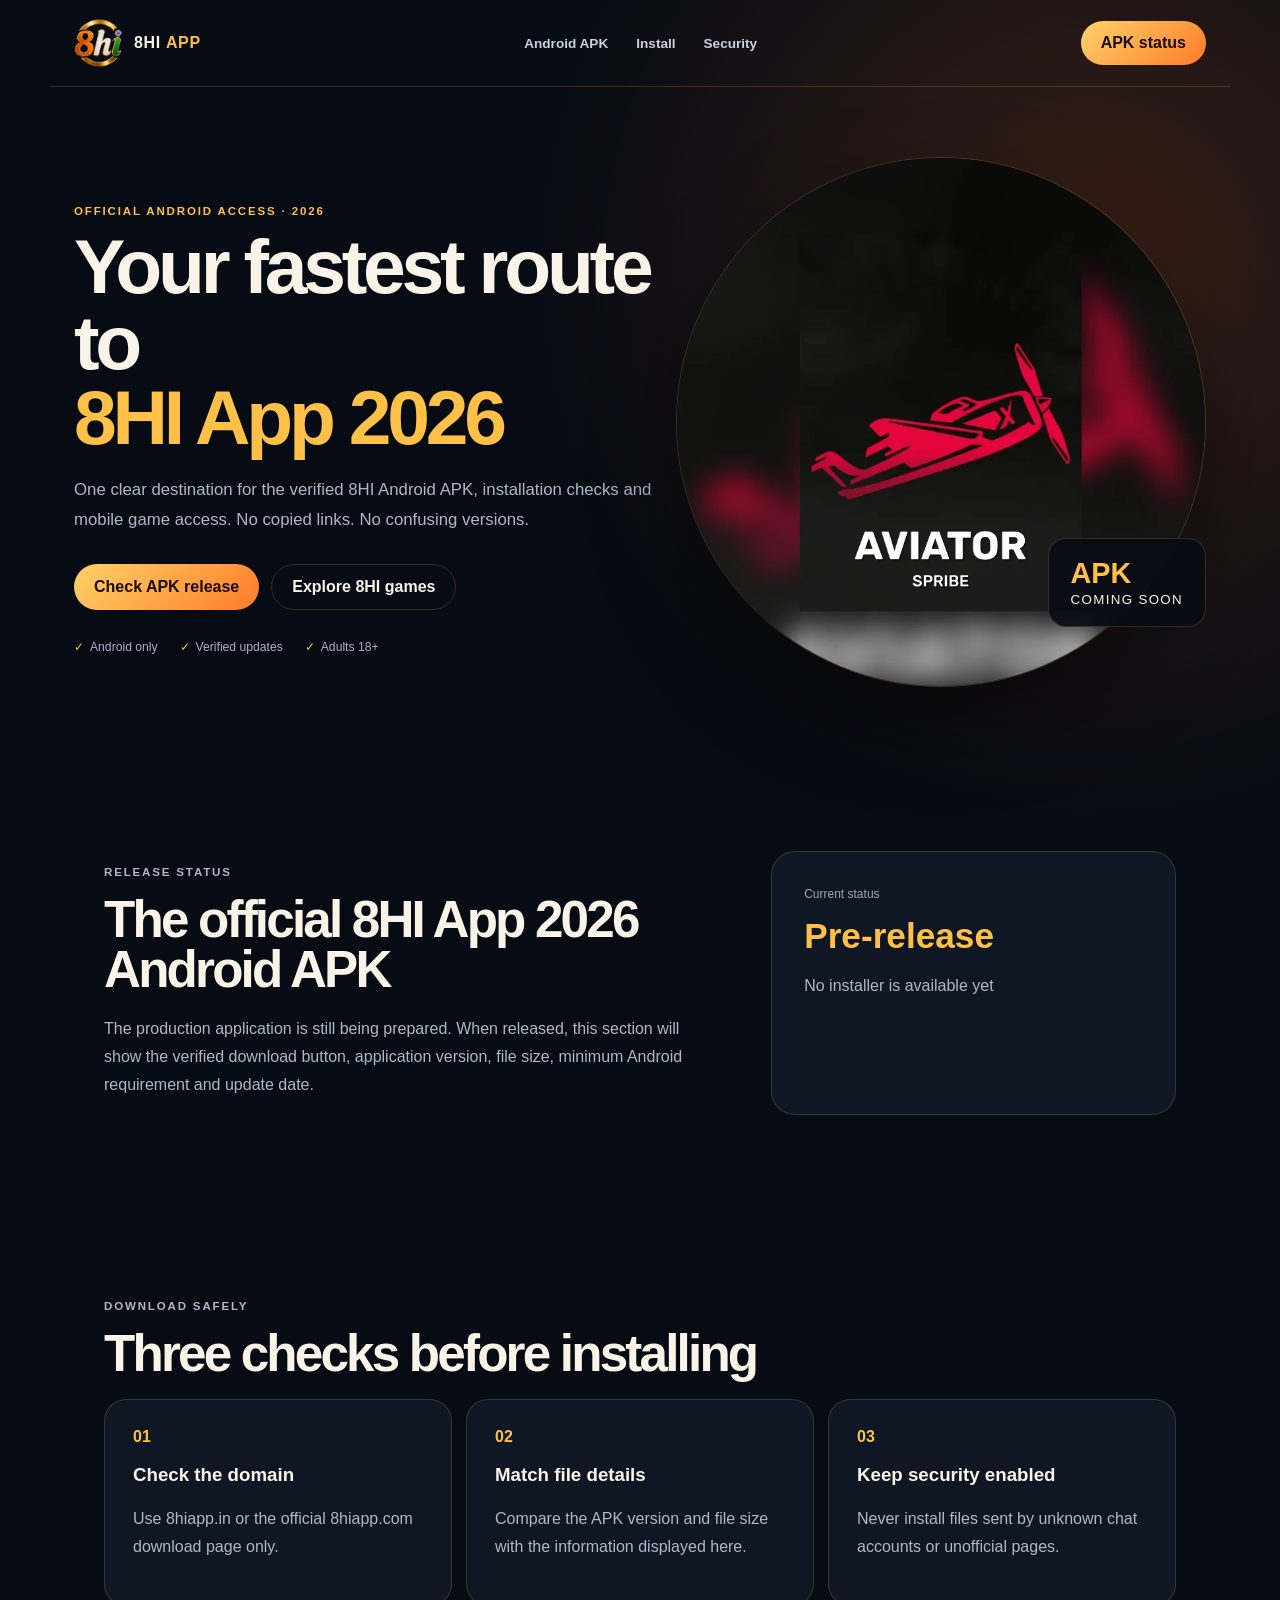
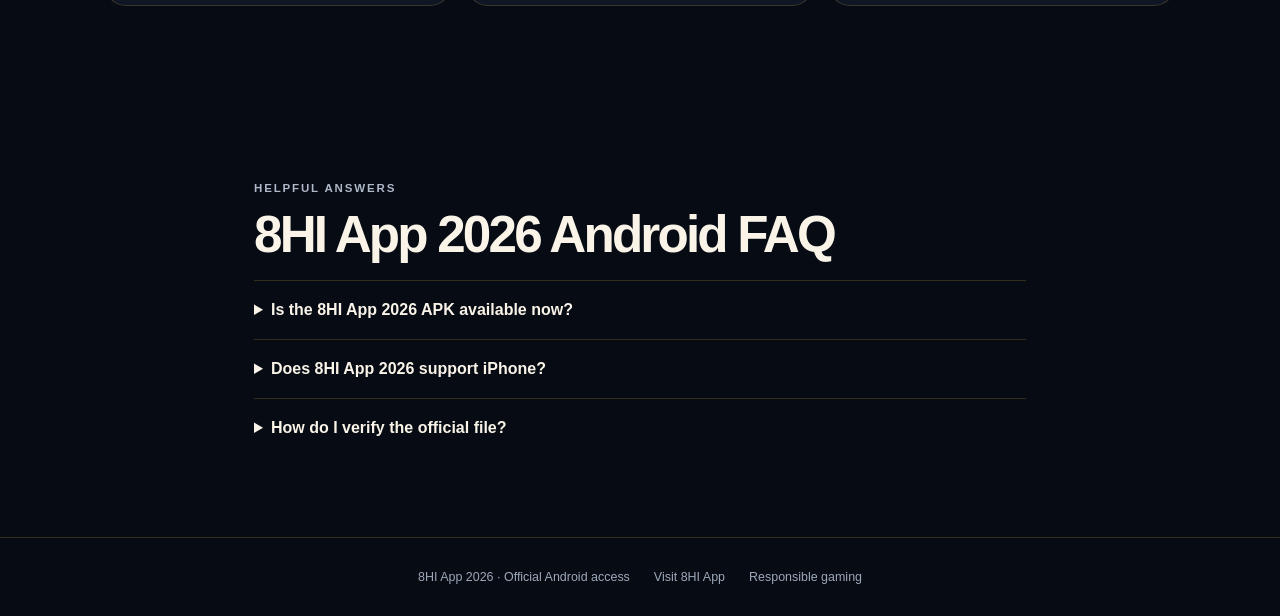
==== index.html @ c1ce7601 "Migrate 8HI site to GitHub Pages with live APK download" ====
<!DOCTYPE html><html lang="en-IN"><head><meta charSet="utf-8"/><meta name="viewport" content="width=device-width, initial-scale=1"/><link rel="preload" href="/assets/8hi-mark.png" as="image"/><link rel="preload" href="/assets/game-aviator.webp" as="image"/><link rel="stylesheet" href="/_next/static/css/index.eghKGOcB.css" data-rsc-css-href="/_next/static/css/index.eghKGOcB.css" data-precedence="vite-rsc/importer-resources"/><link rel="stylesheet" href="/_next/static/css/Seo.CnHmj7F0.css" data-rsc-css-href="/_next/static/css/Seo.CnHmj7F0.css" data-precedence="vite-rsc/importer-resources"/><link rel="modulepreload" fetchPriority="low" href="/_next/static/chunks/index-C8furP2_.js"/><script src="/_next/static/chunks/rolldown-runtime-C60lm6uB.js" type="module" async=""></script><script src="/_next/static/chunks/framework-BgSIrAUN.js" type="module" async=""></script><link rel="modulepreload" href="/_next/static/chunks/layout-segment-context-DrmR_JXk.js" crossorigin=""/><title>8HI App 2026 — Official Android APK &amp; Game Access</title><meta name="description" content="Official 8HI App 2026 Android APK release status, safe download checks and mobile game access for 2026."/><meta name="robots" content="index, follow"/><meta name="googlebot" content="index, follow, max-image-preview:large, max-snippet:-1"/><meta property="og:title" content="8HI App 2026 — Android Gaming, Made Simple"/><meta property="og:description" content="The verified Android access point for the 8HI platform."/><meta property="og:url" content="https://8hiapp.in"/><meta property="og:site_name" content="8HI App 2026"/><meta property="og:type" content="website"/><meta property="og:locale" content="en_IN"/><meta property="og:image" content="https://8hiapp.in/og.png"/><meta name="twitter:card" content="summary_large_image"/><meta name="twitter:title" content="8HI App 2026 — Android Gaming, Made Simple"/><meta name="twitter:description" content="The verified Android access point for the 8HI platform."/><meta name="twitter:image" content="https://8hiapp.in/og.png"/><link rel="shortcut icon" href="/favicon.ico"/><link rel="icon" href="/icon-48.png" sizes="48x48" type="image/png"/><link rel="icon" href="/icon.png" sizes="96x96" type="image/png"/><link rel="icon" href="/icon-192.png" sizes="192x192" type="image/png"/><link rel="icon" href="/favicon.ico" sizes="48x48" type="image/x-icon"/><link rel="apple-touch-icon" href="/icon-192.png" sizes="192x192" type="image/png"/><link rel="manifest" href="/manifest.webmanifest"/><link rel="canonical" href="https://8hiapp.in"/><script>Object.assign(((self[Symbol.for("vinext.navigationRuntime")]??={bootstrap:{routeManifest:null},functions:{}}).bootstrap.rsc??={rsc:[]}),{params:{},nav:{"pathname":"/","searchParams":[]}})</script><link rel="modulepreload" href="/_next/static/chunks/index-C8furP2_.js" />
</head><body><main><script type="application/ld+json">{"@context":"https://schema.org","@graph":[{"@type":"Organization","@id":"https://8hiapp.in/#organization","name":"8HI App 2026","url":"https://8hiapp.in/","logo":{"@type":"ImageObject","url":"https://8hiapp.in/icon-512.png"}},{"@type":"WebSite","@id":"https://8hiapp.in/#website","name":"8HI App 2026","url":"https://8hiapp.in/","inLanguage":"en-IN","publisher":{"@id":"https://8hiapp.in/#organization"}},{"@type":"WebPage","name":"8HI App 2026 Android APK and Game Access","description":"Verified 8HI App 2026 Android APK status, installation checks and mobile access for 2026.","url":"https://8hiapp.in/","datePublished":"2026-08-31","dateModified":"2026-08-31","isPartOf":{"@id":"https://8hiapp.in/#website"}},{"@type":"BreadcrumbList","itemListElement":[{"@type":"ListItem","position":1,"name":"8HI App 2026","item":"https://8hiapp.in/"}]},{"@type":"FAQPage","mainEntity":[{"@type":"Question","name":"Is the 8HI App 2026 APK available now?","acceptedAnswer":{"@type":"Answer","text":"Not yet. The verified Android button will activate here after release approval."}},{"@type":"Question","name":"Does 8HI App 2026 support iPhone?","acceptedAnswer":{"@type":"Answer","text":"No. The planned application is Android only."}},{"@type":"Question","name":"How do I verify the official file?","acceptedAnswer":{"@type":"Answer","text":"Confirm the domain is 8hiapp.in and compare the published version, size and update date before installing."}}]}]}</script><header><a href="/" class="logo"><img src="/assets/8hi-mark.png" alt="8HI App 2026" width="50" height="50"/><span>8HI <b>APP</b></span></a><nav><a href="/android-apk">Android APK</a><a href="/install-guide">Install</a><a href="/security">Security</a></nav><a class="pill" href="#download">APK status</a></header><section class="hero"><div><p class="overline">Official Android access · 2026</p><h1>Your fastest route to <em>8HI App 2026</em></h1><p class="lead">One clear destination for the verified 8HI Android APK, installation checks and mobile game access. No copied links. No confusing versions.</p><div class="actions"><a class="primary" href="#download">Check APK release</a><a class="secondary" href="https://8hiapp.com/games">Explore 8HI games</a></div><div class="signals"><span>Android only</span><span>Verified updates</span><span>Adults 18+</span></div></div><div class="visual"><img src="/assets/game-aviator.webp" alt="8HI App 2026 Android gaming experience" width="720" height="720"/><div class="badge"><b>APK</b><small>COMING SOON</small></div></div></section><section class="status" id="download"><div><p class="overline">Release status</p><h2>The official 8HI App 2026 Android APK</h2><p>The production application is still being prepared. When released, this section will show the verified download button, application version, file size, minimum Android requirement and update date.</p></div><div class="status-card"><span>Current status</span><strong>Pre-release</strong><p>No installer is available yet</p></div></section><section class="steps" id="safety"><p class="overline">Download safely</p><h2>Three checks before installing</h2><div><article><b>01</b><h3>Check the domain</h3><p>Use 8hiapp.in or the official 8hiapp.com download page only.</p></article><article><b>02</b><h3>Match file details</h3><p>Compare the APK version and file size with the information displayed here.</p></article><article><b>03</b><h3>Keep security enabled</h3><p>Never install files sent by unknown chat accounts or unofficial pages.</p></article></div></section><section class="faq" id="faq"><p class="overline">Helpful answers</p><h2>8HI App 2026 Android FAQ</h2><details><summary>Is the 8HI App 2026 APK available now?</summary><p>Not yet. The verified Android button will activate here after release approval.</p></details><details><summary>Does 8HI App 2026 support iPhone?</summary><p>No. The planned application is Android only.</p></details><details><summary>How do I verify the official file?</summary><p>Confirm the domain is 8hiapp.in and compare the published version, size and update date before installing.</p></details></section><footer><span>8HI App 2026 · Official Android access</span><a href="https://8hiapp.com">Visit 8HI App</a><a href="https://8hiapp.com/responsible-gaming">Responsible gaming</a></footer></main><script type="module" src="/_next/static/chunks/index-C8furP2_.js" id="_R_" async=""></script><script>((self[Symbol.for("vinext.navigationRuntime")]??={bootstrap:{routeManifest:null},functions:{}}).bootstrap.rsc??={rsc:[]}).rsc.push("2:I[\"241712b84696\",[],\"Children\",1]\n")</script><script>((self[Symbol.for("vinext.navigationRuntime")]??={bootstrap:{routeManifest:null},functions:{}}).bootstrap.rsc??={rsc:[]}).rsc.push("3:I[\"c97c5256dee9\",[],\"GlobalErrorBoundary\",1]\n")</script><script>((self[Symbol.for("vinext.navigationRuntime")]??={bootstrap:{routeManifest:null},functions:{}}).bootstrap.rsc??={rsc:[]}).rsc.push("4:I[\"4fc9a72db2d4\",[],\"default\",1]\n")</script><script>((self[Symbol.for("vinext.navigationRuntime")]??={bootstrap:{routeManifest:null},functions:{}}).bootstrap.rsc??={rsc:[]}).rsc.push("5:I[\"c97c5256dee9\",[],\"ErrorBoundary\",1]\n")</script><script>((self[Symbol.for("vinext.navigationRuntime")]??={bootstrap:{routeManifest:null},functions:{}}).bootstrap.rsc??={rsc:[]}).rsc.push("6:I[\"fca0cf90f4e2\",[],\"LayoutSegmentProvider\",1]\n")</script><script>((self[Symbol.for("vinext.navigationRuntime")]??={bootstrap:{routeManifest:null},functions:{}}).bootstrap.rsc??={rsc:[]}).rsc.push("7:I[\"241712b84696\",[],\"Slot\",1]\n")</script><script>((self[Symbol.for("vinext.navigationRuntime")]??={bootstrap:{routeManifest:null},functions:{}}).bootstrap.rsc??={rsc:[]}).rsc.push("8:I[\"c97c5256dee9\",[],\"NotFoundBoundary\",1]\n")</script><script>((self[Symbol.for("vinext.navigationRuntime")]??={bootstrap:{routeManifest:null},functions:{}}).bootstrap.rsc??={rsc:[]}).rsc.push("9:I[\"fa878354c746\",[],\"AppRouterScrollTarget\",1]\n")</script><script>((self[Symbol.for("vinext.navigationRuntime")]??={bootstrap:{routeManifest:null},functions:{}}).bootstrap.rsc??={rsc:[]}).rsc.push("a:I[\"c97c5256dee9\",[],\"RedirectBoundary\",1]\n")</script><script>((self[Symbol.for("vinext.navigationRuntime")]??={bootstrap:{routeManifest:null},functions:{}}).bootstrap.rsc??={rsc:[]}).rsc.push(":HL[\"/_next/static/css/index.eghKGOcB.css\",\"style\"     ]\n")</script><script>((self[Symbol.for("vinext.navigationRuntime")]??={bootstrap:{routeManifest:null},functions:{}}).bootstrap.rsc??={rsc:[]}).rsc.push("0:{\"__route\":\"route:/\",\"__interceptionContext\":null,\"__layoutIds\":[\"layout:/\"],\"__rootLayout\":\"/\",\"__sourcePage\":\"/page\",\"page:/\":\"$L1\",\"layout:/\":[[[[\"$\",\"link\",\"css:/_next/static/css/index.eghKGOcB.css\",{\"rel\":\"stylesheet\",\"precedence\":\"vite-rsc/importer-resources\",\"href\":\"/_next/static/css/index.eghKGOcB.css\",\"data-rsc-css-href\":\"/_next/static/css/index.eghKGOcB.css\"}],\"$undefined\"],[\"$\",\"html\",null,{\"lang\":\"en-IN\",\"children\":[\"$\",\"body\",null,{\"children\":[\"$\",\"$L2\",null,{}]}]}]],null],\"route:/\":[[[\"$\",\"meta\",null,{\"charSet\":\"utf-8\"}],[[\"$\",\"title\",\"0\",{\"children\":\"8HI App 2026 — Official Android APK \u0026 Game Access\"}],[\"$\",\"meta\",\"1\",{\"name\":\"description\",\"content\":\"Official 8HI App 2026 Android APK release status, safe download checks and mobile game access for 2026.\"}],[\"$\",\"meta\",\"2\",{\"name\":\"robots\",\"content\":\"index, follow\"}],[\"$\",\"meta\",\"3\",{\"name\":\"googlebot\",\"content\":\"index, follow, max-image-preview:large, max-snippet:-1\"}],[\"$\",\"meta\",\"4\",{\"property\":\"og:title\",\"content\":\"8HI App 2026 — Android Gaming, Made Simple\"}],[\"$\",\"meta\",\"5\",{\"property\":\"og:description\",\"content\":\"The verified Android access point for the 8HI platform.\"}],[\"$\",\"meta\",\"6\",{\"property\":\"og:url\",\"content\":\"https://8hiapp.in\"}],[\"$\",\"meta\",\"7\",{\"property\":\"og:site_name\",\"content\":\"8HI App 2026\"}],[\"$\",\"meta\",\"8\",{\"property\":\"og:type\",\"content\":\"website\"}],[\"$\",\"meta\",\"9\",{\"property\":\"og:locale\",\"content\":\"en_IN\"}],[\"$\",\"meta\",\"10\",{\"property\":\"og:image\",\"content\":\"https://8hiapp.in/og.png\"}],[\"$\",\"meta\",\"11\",{\"name\":\"twitter:card\",\"content\":\"summary_large_image\"}],[\"$\",\"meta\",\"12\",{\"name\":\"twitter:title\",\"content\":\"8HI App 2026 — Android Gaming, Made Simple\"}],[\"$\",\"meta\",\"13\",{\"name\":\"twitter:description\",\"content\":\"The verified Android access point for the 8HI platform.\"}],[\"$\",\"meta\",\"14\",{\"name\":\"twitter:image\",\"content\":\"https://8hiapp.in/og.png\"}],[\"$\",\"link\",\"15\",{\"rel\":\"shortcut icon\",\"href\":\"/favicon.ico\"}],[\"$\",\"link\",\"16\",{\"rel\":\"icon\",\"href\":\"/icon-48.png\",\"sizes\":\"48x48\",\"type\":\"image/png\"}],[\"$\",\"link\",\"17\",{\"rel\":\"icon\",\"href\":\"/icon.png\",\"sizes\":\"96x96\",\"type\":\"image/png\"}],[\"$\",\"link\",\"18\",{\"rel\":\"icon\",\"href\":\"/icon-192.png\",\"sizes\":\"192x192\",\"type\":\"image/png\"}],[\"$\",\"link\",\"19\",{\"rel\":\"icon\",\"href\":\"/favicon.ico\",\"sizes\":\"48x48\",\"type\":\"image/x-icon\"}],[\"$\",\"link\",\"20\",{\"rel\":\"apple-touch-icon\",\"href\":\"/icon-192.png\",\"sizes\":\"192x192\",\"type\":\"image/png\"}],[\"$\",\"link\",\"21\",{\"rel\":\"manifest\",\"href\":\"/manifest.webmanifest\"}],[\"$\",\"link\",\"22\",{\"rel\":\"canonical\",\"href\":\"https://8hiapp.in\"}]],[[\"$\",\"meta\",\"0\",{\"name\":\"viewport\",\"content\":\"width=device-width, initial-scale=1\"}]]],[\"$\",\"$L3\",null,{\"fallback\":\"$4\",\"children\":[\"$\",\"$L5\",null,{\"fallback\":\"$4\",\"children\":[\"$\",\"$L6\",null,{\"providerId\":\"layout:/\",\"segmentMap\":{\"children\":[]},\"children\":[\"$\",\"$L7\",null,{\"id\":\"layout:/\",\"parallelSlots\":\"$undefined\",\"children\":[\"$\",\"$L8\",null,{\"resetKey\":\"\",\"fallback\":[\"$\",\"main\",null,{\"className\":\"subpage\",\"children\":[[\"$\",\"p\",null,{\"className\":\"overline\",\"children\":\"404\"}],[\"$\",\"h1\",null,{\"children\":\"Page not found\"}],[\"$\",\"p\",null,{\"className\":\"intro\",\"children\":\"This address is not part of the verified 8HI App 2026 Android centre.\"}],[\"$\",\"a\",null,{\"className\":\"primary\",\"href\":\"/\",\"children\":\"Return to 8HI App 2026\"}]]}],\"children\":[\"$\",\"$L8\",null,{\"resetKey\":\"\",\"fallback\":[\"$\",\"main\",null,{\"className\":\"subpage\",\"children\":[[\"$\",\"p\",null,{\"className\":\"overline\",\"children\":\"404\"}],[\"$\",\"h1\",null,{\"children\":\"Page not found\"}],[\"$\",\"p\",null,{\"className\":\"intro\",\"children\":\"This address is not part of the verified 8HI App 2026 Android centre.\"}],[\"$\",\"a\",null,{\"className\":\"primary\",\"href\":\"/\",\"children\":\"Return to 8HI App 2026\"}]]}],\"children\":[\"$\",\"$L9\",null,{\"children\":[\"$\",\"$La\",null,{\"children\":[[\"$\",\"$L6\",null,{\"providerId\":\"page:/\",\"segmentMap\":{\"children\":[\"__PAGE__\"]},\"children\":[\"$\",\"$L7\",null,{\"id\":\"page:/\"}]}],null]}]}]}]}]}]}]}]}],null,null],\"__layoutFlags\":{\"layout:/\":\"s\"},\"__artifactCompatibility\":{\"schemaVersion\":1,\"graphVersion\":\"app-route-graph:1177fd80f83fa7b0\",\"deploymentVersion\":\"5ccccc27-3422-4b1f-8778-035ea31157ca\",\"appElementsSchemaVersion\":1,\"rscPayloadSchemaVersion\":1,\"rootBoundaryId\":\"/\",\"renderEpoch\":null},\"__renderObservation\":{\"schemaVersion\":1,\"output\":{\"kind\":\"app-rsc\",\"mountedSlotsFingerprint\":null,\"renderEpoch\":null,\"rootBoundaryId\":\"/\",\"routeId\":\"route:/\"},\"completeness\":\"partial\",\"boundaryOutcome\":{\"kind\":\"unknown\"},\"requestApis\":[{\"kind\":\"connection\",\"status\":\"unknown\"},{\"kind\":\"cookies\",\"status\":\"unknown\"},{\"kind\":\"draftMode\",\"status\":\"unknown\"},{\"kind\":\"headers\",\"status\":\"unknown\"},{\"kind\":\"params\",\"status\":\"unknown\"},{\"kind\":\"searchParams\",\"status\":\"unknown\"}],\"dynamicFetches\":[],\"cacheTags\":[\"/\",\"_N_T_/\",\"_N_T_/index\",\"_N_T_/layout\",\"_N_T_/page\"],\"pathTags\":[\"/\"],\"cacheability\":\"unknown\",\"downgrade\":{\"target\":\"freshRender\",\"reasons\":[{\"code\":\"CP_DOWNGRADE_CACHEABILITY_UNKNOWN\",\"target\":\"freshRender\"},{\"code\":\"CP_DOWNGRADE_INCOMPLETE_OBSERVATION\",\"completeness\":\"partial\",\"target\":\"freshRender\"},{\"code\":\"CP_DOWNGRADE_UNKNOWN_REQUEST_API\",\"requestApi\":\"connection\",\"target\":\"freshRender\"},{\"code\":\"CP_DOWNGRADE_UNKNOWN_REQUEST_API\",\"requestApi\":\"cookies\",\"target\":\"freshRender\"},{\"code\":\"CP_DOWNGRADE_UNKNOWN_REQUEST_API\",\"requestApi\":\"draftMode\",\"target\":\"freshRender\"},{\"code\":\"CP_DOWNGRADE_UNKNOWN_REQUEST_API\",\"requestApi\":\"headers\",\"target\":\"freshRender\"},{\"code\":\"CP_DOWNGRADE_UNKNOWN_REQUEST_API\",\"requestApi\":\"params\",\"target\":\"freshRender\"},{\"code\":\"CP_DOWNGRADE_UNKNOWN_REQUEST_API\",\"requestApi\":\"searchParams\",\"target\":\"freshRender\"}],\"fallback\":{\"kind\":\"breakerFallback\",\"code\":\"CP_PRIVATE_DYNAMIC_DOWNGRADE\",\"mode\":\"renderFresh\",\"scope\":\"affectedOutput\",\"fields\":{\"reasonCodes\":[\"CP_DOWNGRADE_CACHEABILITY_UNKNOWN\",\"CP_DOWNGRADE_INCOMPLETE_OBSERVATION\",\"CP_DOWNGRADE_UNKNOWN_REQUEST_API\",\"CP_DOWNGRADE_UNKNOWN_REQUEST_API\",\"CP_DOWNGRADE_UNKNOWN_REQUEST_API\",\"CP_DOWNGRADE_UNKNOWN_REQUEST_API\",\"CP_DOWNGRADE_UNKNOWN_REQUEST_API\",\"CP_DOWNGRADE_UNKNOWN_REQUEST_API\"],\"target\":\"freshRender\"}},\"isPublicCacheCandidate\":false}}}\n")</script><script>((self[Symbol.for("vinext.navigationRuntime")]??={bootstrap:{routeManifest:null},functions:{}}).bootstrap.rsc??={rsc:[]}).rsc.push(":HL[\"/_next/static/css/Seo.CnHmj7F0.css\",\"style\"     ]\n")</script><script>((self[Symbol.for("vinext.navigationRuntime")]??={bootstrap:{routeManifest:null},functions:{}}).bootstrap.rsc??={rsc:[]}).rsc.push(":HL[\"/assets/8hi-mark.png\",\"image\"]\n")</script><script>((self[Symbol.for("vinext.navigationRuntime")]??={bootstrap:{routeManifest:null},functions:{}}).bootstrap.rsc??={rsc:[]}).rsc.push(":HL[\"/assets/game-aviator.webp\",\"image\"]\n")</script><script>((self[Symbol.for("vinext.navigationRuntime")]??={bootstrap:{routeManifest:null},functions:{}}).bootstrap.rsc??={rsc:[]}).rsc.push("b:T5a6,")</script><script>((self[Symbol.for("vinext.navigationRuntime")]??={bootstrap:{routeManifest:null},functions:{}}).bootstrap.rsc??={rsc:[]}).rsc.push("{\"@context\":\"https://schema.org\",\"@graph\":[{\"@type\":\"Organization\",\"@id\":\"https://8hiapp.in/#organization\",\"name\":\"8HI App 2026\",\"url\":\"https://8hiapp.in/\",\"logo\":{\"@type\":\"ImageObject\",\"url\":\"https://8hiapp.in/icon-512.png\"}},{\"@type\":\"WebSite\",\"@id\":\"https://8hiapp.in/#website\",\"name\":\"8HI App 2026\",\"url\":\"https://8hiapp.in/\",\"inLanguage\":\"en-IN\",\"publisher\":{\"@id\":\"https://8hiapp.in/#organization\"}},{\"@type\":\"WebPage\",\"name\":\"8HI App 2026 Android APK and Game Access\",\"description\":\"Verified 8HI App 2026 Android APK status, installation checks and mobile access for 2026.\",\"url\":\"https://8hiapp.in/\",\"datePublished\":\"2026-08-31\",\"dateModified\":\"2026-08-31\",\"isPartOf\":{\"@id\":\"https://8hiapp.in/#website\"}},{\"@type\":\"BreadcrumbList\",\"itemListElement\":[{\"@type\":\"ListItem\",\"position\":1,\"name\":\"8HI App 2026\",\"item\":\"https://8hiapp.in/\"}]},{\"@type\":\"FAQPage\",\"mainEntity\":[{\"@type\":\"Question\",\"name\":\"Is the 8HI App 2026 APK available now?\",\"acceptedAnswer\":{\"@type\":\"Answer\",\"text\":\"Not yet. The verified Android button will activate here after release approval.\"}},{\"@type\":\"Question\",\"name\":\"Does 8HI App 2026 support iPhone?\",\"acceptedAnswer\":{\"@type\":\"Answer\",\"text\":\"No. The planned application is Android only.\"}},{\"@type\":\"Question\",\"name\":\"How do I verify the official file?\",\"acceptedAnswer\":{\"@type\":\"Answer\",\"text\":\"Confirm the domain is 8hiapp.in and compare the published version, size and update date before installing.\"}}]}]}")</script><script>((self[Symbol.for("vinext.navigationRuntime")]??={bootstrap:{routeManifest:null},functions:{}}).bootstrap.rsc??={rsc:[]}).rsc.push("1:[\"$\",\"main\",null,{\"children\":[[[[\"$\",\"link\",\"css:/_next/static/css/Seo.CnHmj7F0.css\",{\"rel\":\"stylesheet\",\"precedence\":\"vite-rsc/importer-resources\",\"href\":\"/_next/static/css/Seo.CnHmj7F0.css\",\"data-rsc-css-href\":\"/_next/static/css/Seo.CnHmj7F0.css\"}],\"$undefined\"],[\"$\",\"script\",null,{\"type\":\"application/ld+json\",\"dangerouslySetInnerHTML\":{\"__html\":\"$b\"}}]],[\"$\",\"header\",null,{\"children\":[[\"$\",\"a\",null,{\"href\":\"/\",\"className\":\"logo\",\"children\":[[\"$\",\"img\",null,{\"src\":\"/assets/8hi-mark.png\",\"alt\":\"8HI App 2026\",\"width\":50,\"height\":50}],[\"$\",\"span\",null,{\"children\":[\"8HI \",[\"$\",\"b\",null,{\"children\":\"APP\"}]]}]]}],[\"$\",\"nav\",null,{\"children\":[[\"$\",\"a\",null,{\"href\":\"/android-apk\",\"children\":\"Android APK\"}],[\"$\",\"a\",null,{\"href\":\"/install-guide\",\"children\":\"Install\"}],[\"$\",\"a\",null,{\"href\":\"/security\",\"children\":\"Security\"}]]}],[\"$\",\"a\",null,{\"className\":\"pill\",\"href\":\"#download\",\"children\":\"APK status\"}]]}],[\"$\",\"section\",null,{\"className\":\"hero\",\"children\":[[\"$\",\"div\",null,{\"children\":[[\"$\",\"p\",null,{\"className\":\"overline\",\"children\":\"Official Android access · 2026\"}],[\"$\",\"h1\",null,{\"children\":[\"Your fastest route to \",[\"$\",\"em\",null,{\"children\":\"8HI App 2026\"}]]}],[\"$\",\"p\",null,{\"className\":\"lead\",\"children\":\"One clear destination for the verified 8HI Android APK, installation checks and mobile game access. No copied links. No confusing versions.\"}],[\"$\",\"div\",null,{\"className\":\"actions\",\"children\":[[\"$\",\"a\",null,{\"className\":\"primary\",\"href\":\"#download\",\"children\":\"Check APK release\"}],[\"$\",\"a\",null,{\"className\":\"secondary\",\"href\":\"https://8hiapp.com/games\",\"children\":\"Explore 8HI games\"}]]}],[\"$\",\"div\",null,{\"className\":\"signals\",\"children\":[[\"$\",\"span\",null,{\"children\":\"Android only\"}],[\"$\",\"span\",null,{\"children\":\"Verified updates\"}],[\"$\",\"span\",null,{\"children\":\"Adults 18+\"}]]}]]}],[\"$\",\"div\",null,{\"className\":\"visual\",\"children\":[[\"$\",\"img\",null,{\"src\":\"/assets/game-aviator.webp\",\"alt\":\"8HI App 2026 Android gaming experience\",\"width\":720,\"height\":720}],[\"$\",\"div\",null,{\"className\":\"badge\",\"children\":[[\"$\",\"b\",null,{\"children\":\"APK\"}],[\"$\",\"small\",null,{\"children\":\"COMING SOON\"}]]}]]}]]}],[\"$\",\"section\",null,{\"className\":\"status\",\"id\":\"download\",\"children\":[[\"$\",\"div\",null,{\"children\":[[\"$\",\"p\",null,{\"className\":\"overline\",\"children\":\"Release status\"}],[\"$\",\"h2\",null,{\"children\":\"The official 8HI App 2026 Android APK\"}],[\"$\",\"p\",null,{\"children\":\"The production application is still being prepared. When released, this section will show the verified download button, application version, file size, minimum Android requirement and update date.\"}]]}],\"$Lc\"]}],\"$Ld\",\"$Le\",\"$Lf\"]}]\n")</script><script>((self[Symbol.for("vinext.navigationRuntime")]??={bootstrap:{routeManifest:null},functions:{}}).bootstrap.rsc??={rsc:[]}).rsc.push("c:[\"$\",\"div\",null,{\"className\":\"status-card\",\"children\":[[\"$\",\"span\",null,{\"children\":\"Current status\"}],[\"$\",\"strong\",null,{\"children\":\"Pre-release\"}],[\"$\",\"p\",null,{\"children\":\"No installer is available yet\"}]]}]\n")</script><script>((self[Symbol.for("vinext.navigationRuntime")]??={bootstrap:{routeManifest:null},functions:{}}).bootstrap.rsc??={rsc:[]}).rsc.push("d:[\"$\",\"section\",null,{\"className\":\"steps\",\"id\":\"safety\",\"children\":[[\"$\",\"p\",null,{\"className\":\"overline\",\"children\":\"Download safely\"}],[\"$\",\"h2\",null,{\"children\":\"Three checks before installing\"}],[\"$\",\"div\",null,{\"children\":[[\"$\",\"article\",null,{\"children\":[[\"$\",\"b\",null,{\"children\":\"01\"}],[\"$\",\"h3\",null,{\"children\":\"Check the domain\"}],[\"$\",\"p\",null,{\"children\":\"Use 8hiapp.in or the official 8hiapp.com download page only.\"}]]}],[\"$\",\"article\",null,{\"children\":[[\"$\",\"b\",null,{\"children\":\"02\"}],[\"$\",\"h3\",null,{\"children\":\"Match file details\"}],[\"$\",\"p\",null,{\"children\":\"Compare the APK version and file size with the information displayed here.\"}]]}],[\"$\",\"article\",null,{\"children\":[[\"$\",\"b\",null,{\"children\":\"03\"}],[\"$\",\"h3\",null,{\"children\":\"Keep security enabled\"}],[\"$\",\"p\",null,{\"children\":\"Never install files sent by unknown chat accounts or unofficial pages.\"}]]}]]}]]}]\n")</script><script>((self[Symbol.for("vinext.navigationRuntime")]??={bootstrap:{routeManifest:null},functions:{}}).bootstrap.rsc??={rsc:[]}).rsc.push("e:[\"$\",\"section\",null,{\"className\":\"faq\",\"id\":\"faq\",\"children\":[[\"$\",\"p\",null,{\"className\":\"overline\",\"children\":\"Helpful answers\"}],[\"$\",\"h2\",null,{\"children\":\"8HI App 2026 Android FAQ\"}],[[\"$\",\"details\",\"Is the 8HI App 2026 APK available now?\",{\"children\":[[\"$\",\"summary\",null,{\"children\":\"Is the 8HI App 2026 APK available now?\"}],[\"$\",\"p\",null,{\"children\":\"Not yet. The verified Android button will activate here after release approval.\"}]]}],[\"$\",\"details\",\"Does 8HI App 2026 support iPhone?\",{\"children\":[[\"$\",\"summary\",null,{\"children\":\"Does 8HI App 2026 support iPhone?\"}],[\"$\",\"p\",null,{\"children\":\"No. The planned application is Android only.\"}]]}],[\"$\",\"details\",\"How do I verify the official file?\",{\"children\":[[\"$\",\"summary\",null,{\"children\":\"How do I verify the official file?\"}],[\"$\",\"p\",null,{\"children\":\"Confirm the domain is 8hiapp.in and compare the published version, size and update date before installing.\"}]]}]]]}]\n")</script><script>((self[Symbol.for("vinext.navigationRuntime")]??={bootstrap:{routeManifest:null},functions:{}}).bootstrap.rsc??={rsc:[]}).rsc.push("f:[\"$\",\"footer\",null,{\"children\":[[\"$\",\"span\",null,{\"children\":\"8HI App 2026 · Official Android access\"}],[\"$\",\"a\",null,{\"href\":\"https://8hiapp.com\",\"children\":\"Visit 8HI App\"}],[\"$\",\"a\",null,{\"href\":\"https://8hiapp.com/responsible-gaming\",\"children\":\"Responsible gaming\"}]]}]\n")</script><script>Object.assign(((self[Symbol.for("vinext.navigationRuntime")]??={bootstrap:{routeManifest:null},functions:{}}).bootstrap.rsc??={rsc:[]}),{"initialCacheKind":"static"});((self[Symbol.for("vinext.navigationRuntime")]??={bootstrap:{routeManifest:null},functions:{}}).bootstrap.rsc??={rsc:[]}).done=true</script><script src="/download-ready.js" defer></script></body></html>
---- _next/static/css/index.eghKGOcB.css ----
:root{--bg:#070b14;--panel:#0f1725;--text:#f9f3e8;--muted:#aeb8c8;--gold:#ffc047;--line:#ffc0472e}*{box-sizing:border-box}html{scroll-behavior:smooth}body{background:var(--bg);color:var(--text);margin:0;font-family:Arial,sans-serif}a{color:inherit;text-decoration:none}main{background:radial-gradient(circle at 85% 12%,#ff701c33,transparent 25%),var(--bg);overflow:hidden}header{border-bottom:1px solid var(--line);justify-content:space-between;align-items:center;max-width:1180px;margin:auto;padding:18px 24px;display:flex}.logo{letter-spacing:.04em;align-items:center;gap:10px;font-weight:900;display:flex}.logo b,.overline{color:var(--gold)}nav{color:#cad2df;gap:28px;font-size:.85rem;font-weight:700;display:flex}.pill,.primary{color:#1a0d03;background:linear-gradient(135deg,#ffd268,#ff7b29);border-radius:999px;justify-content:center;align-items:center;padding:13px 20px;font-weight:900;display:inline-flex}.hero{grid-template-columns:1fr .88fr;align-items:center;max-width:1180px;min-height:670px;margin:auto;padding:70px 24px;display:grid}.overline{letter-spacing:.16em;text-transform:uppercase;font-size:.72rem;font-weight:900}.hero h1,.status h2,.steps h2,.faq h2{letter-spacing:-.055em;margin:12px 0 20px;font-size:clamp(3.2rem,6vw,5.8rem);line-height:.98}.hero h1 em{color:var(--gold);font-style:normal;display:block}.lead,.status p,.steps p,.faq p{color:var(--muted);line-height:1.75}.lead{max-width:620px;font-size:1.05rem}.actions{gap:12px;margin:30px 0;display:flex}.secondary{border:1px solid var(--line);border-radius:999px;padding:13px 20px;font-weight:800}.signals{color:#a8b4c5;gap:22px;font-size:.76rem;display:flex}.signals span:before{content:"✓";color:var(--gold);margin-right:6px}.visual{position:relative}.visual>img{border:1px solid var(--line);border-radius:50%;width:100%;height:auto;box-shadow:0 35px 80px #00000080}.badge{border:1px solid var(--line);background:#080c16e6;border-radius:18px;padding:18px 22px;position:absolute;bottom:12%;right:0}.badge b{color:var(--gold);font-size:1.8rem;display:block}.badge small{letter-spacing:.1em}.status{grid-template-columns:1.2fr .8fr;gap:60px;max-width:1120px;margin:auto;padding:90px 24px;display:grid}.status h2,.steps h2,.faq h2{font-size:clamp(2.2rem,4vw,3.5rem)}.status-card{border:1px solid var(--line);background:var(--panel);border-radius:24px;padding:32px}.status-card span{color:#9da8b9;font-size:.75rem}.status-card strong{color:var(--gold);margin:14px 0;font-size:2.2rem;display:block}.steps,.faq{max-width:1120px;margin:auto;padding:80px 24px}.steps>div{grid-template-columns:repeat(3,1fr);gap:14px;display:grid}.steps article{border:1px solid var(--line);background:var(--panel);border-radius:22px;padding:28px}.steps article b{color:var(--gold)}.faq{max-width:820px}.faq details{border-top:1px solid var(--line);padding:20px 0}.faq summary{cursor:pointer;font-weight:800}footer{border-top:1px solid var(--line);color:#9da8b9;flex-wrap:wrap;justify-content:center;gap:24px;padding:32px 20px;font-size:.78rem;display:flex}@media (max-width:760px){body{padding-bottom:72px}header{padding:12px 16px}.logo img{width:42px;height:42px}.pill{padding:10px 13px;font-size:.72rem}header nav{z-index:20;border:1px solid var(--line);-webkit-backdrop-filter:blur(14px);backdrop-filter:blur(14px);background:#070b14f2;border-radius:16px;justify-content:space-around;padding:7px;display:flex;position:fixed;bottom:8px;left:10px;right:10px}header nav a{place-items:center;min-height:42px;padding:6px;display:grid}.hero{text-align:center;grid-template-columns:1fr;min-height:auto;padding:55px 18px}.hero h1{font-size:3.25rem}.actions{flex-direction:column}.primary,.secondary{min-height:48px}.signals{flex-wrap:wrap;justify-content:center}.visual{margin-top:45px}.badge{right:5%}.status{grid-template-columns:1fr;gap:25px;padding:65px 18px}.steps,.faq{padding:65px 18px}.steps>div{grid-template-columns:1fr}}.subpage{max-width:1020px;margin:auto;padding:85px 24px}.subpage>h1{letter-spacing:-.055em;max-width:850px;margin:14px 0 22px;font-size:clamp(3rem,7vw,5.2rem);line-height:1}.subpage .intro{max-width:800px;color:var(--muted);font-size:1.05rem;line-height:1.8}.subpage>small{color:#7f8b9c}.subgrid{grid-template-columns:1fr 1fr;gap:14px;margin:55px 0;display:grid}.subgrid section{border:1px solid var(--line);background:var(--panel);border-radius:22px;grid-template-columns:40px 1fr;gap:15px;padding:28px;display:grid}.subgrid section>b{color:var(--gold)}.subgrid h2{margin:0 0 10px;font-size:1.25rem}.subgrid p{color:var(--muted);margin:0;line-height:1.7}.subpage>.faq{margin-bottom:45px;padding:0}@media (max-width:760px){.subpage{padding:55px 18px}.subpage>h1{font-size:3rem}.subgrid{grid-template-columns:1fr}.subgrid section{padding:23px 19px}}
---- _next/static/css/Seo.CnHmj7F0.css ----
.crumb{color:#aebbd0;flex-wrap:wrap;align-items:center;gap:.55rem;margin:0 0 1.4rem;font-size:.9rem;display:flex}.crumb a{color:inherit}.updated{color:#9cabc1;margin:1rem 0 2rem;display:block}:is(a:focus-visible,summary:focus-visible){outline-offset:4px;outline:3px solid #ffcb3d}
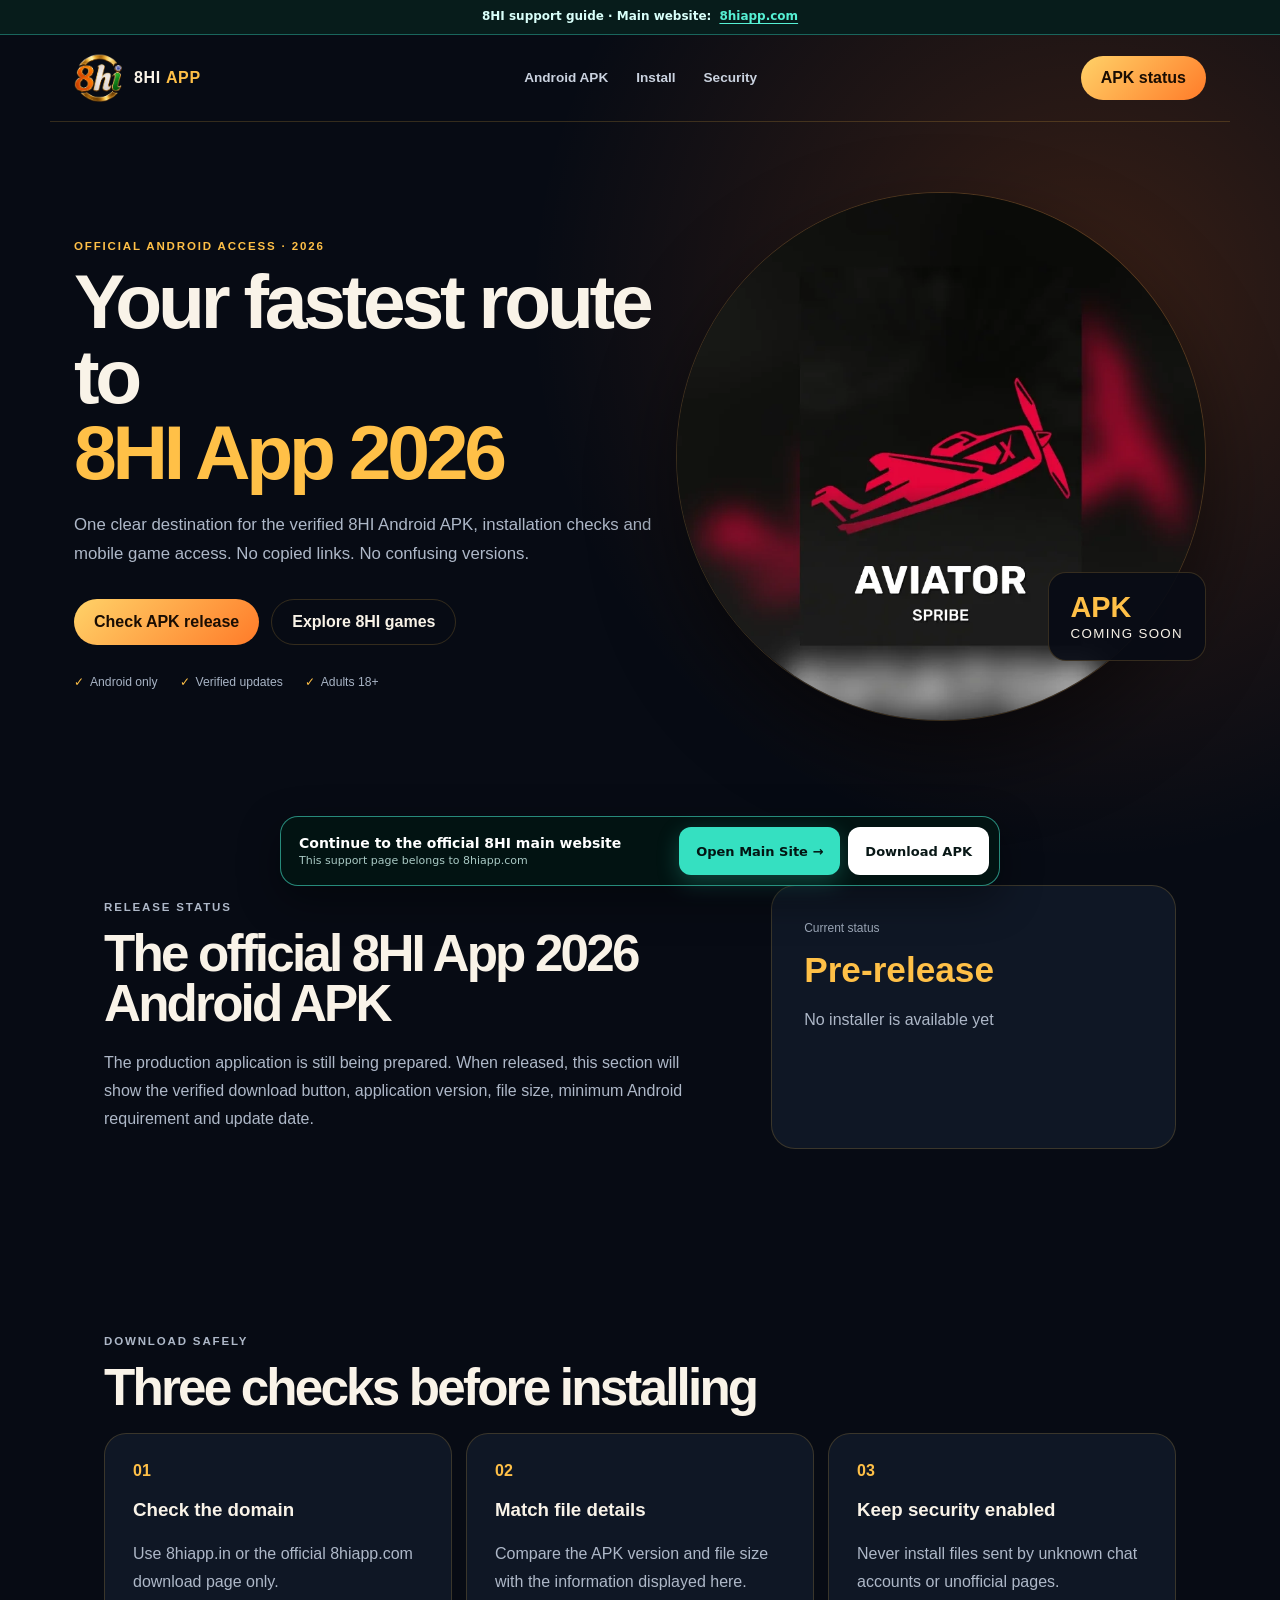
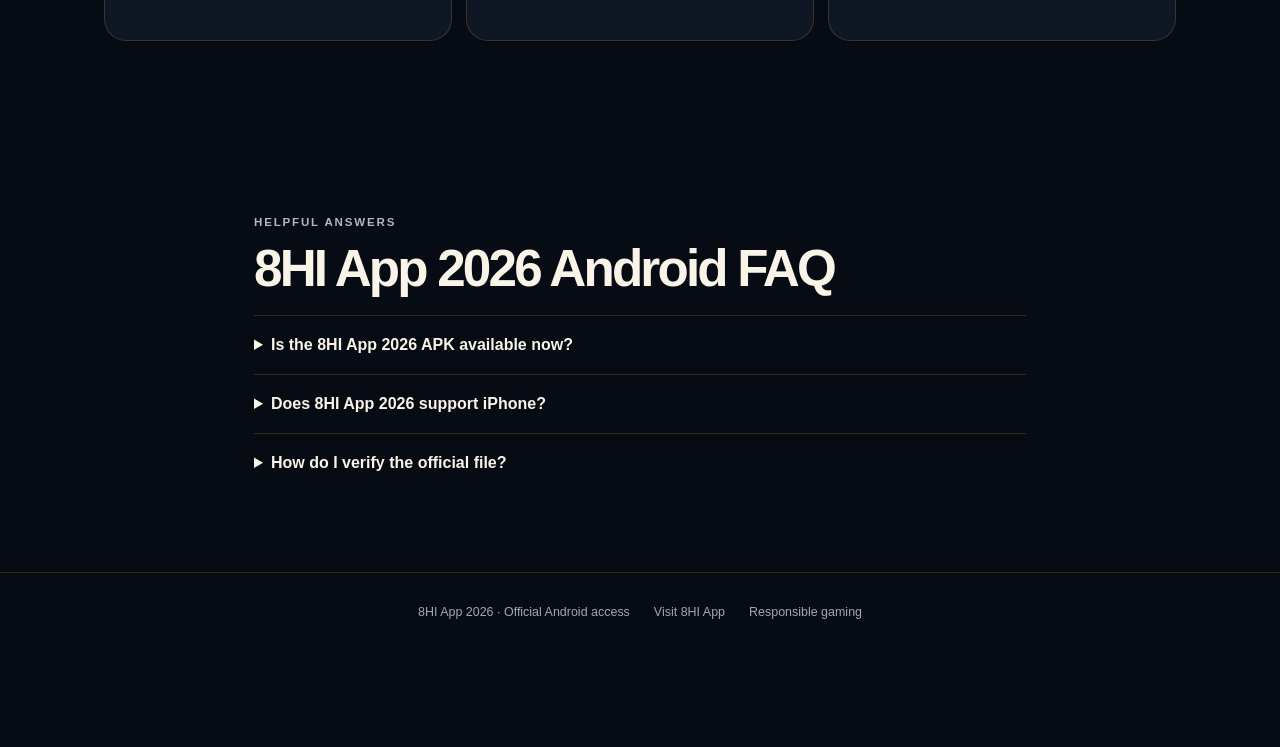
==== commit 3482d50c: "Add clear mobile navigation to main site" ====
--- a/index.html
+++ b/index.html
@@ -1,2 +1,2 @@
 <!DOCTYPE html><html lang="en-IN"><head><meta charSet="utf-8"/><meta name="viewport" content="width=device-width, initial-scale=1"/><link rel="preload" href="/assets/8hi-mark.png" as="image"/><link rel="preload" href="/assets/game-aviator.webp" as="image"/><link rel="stylesheet" href="/_next/static/css/index.eghKGOcB.css" data-rsc-css-href="/_next/static/css/index.eghKGOcB.css" data-precedence="vite-rsc/importer-resources"/><link rel="stylesheet" href="/_next/static/css/Seo.CnHmj7F0.css" data-rsc-css-href="/_next/static/css/Seo.CnHmj7F0.css" data-precedence="vite-rsc/importer-resources"/><link rel="modulepreload" fetchPriority="low" href="/_next/static/chunks/index-C8furP2_.js"/><script src="/_next/static/chunks/rolldown-runtime-C60lm6uB.js" type="module" async=""></script><script src="/_next/static/chunks/framework-BgSIrAUN.js" type="module" async=""></script><link rel="modulepreload" href="/_next/static/chunks/layout-segment-context-DrmR_JXk.js" crossorigin=""/><title>8HI App 2026 — Official Android APK &amp; Game Access</title><meta name="description" content="Official 8HI App 2026 Android APK release status, safe download checks and mobile game access for 2026."/><meta name="robots" content="index, follow"/><meta name="googlebot" content="index, follow, max-image-preview:large, max-snippet:-1"/><meta property="og:title" content="8HI App 2026 — Android Gaming, Made Simple"/><meta property="og:description" content="The verified Android access point for the 8HI platform."/><meta property="og:url" content="https://8hiapp.in"/><meta property="og:site_name" content="8HI App 2026"/><meta property="og:type" content="website"/><meta property="og:locale" content="en_IN"/><meta property="og:image" content="https://8hiapp.in/og.png"/><meta name="twitter:card" content="summary_large_image"/><meta name="twitter:title" content="8HI App 2026 — Android Gaming, Made Simple"/><meta name="twitter:description" content="The verified Android access point for the 8HI platform."/><meta name="twitter:image" content="https://8hiapp.in/og.png"/><link rel="shortcut icon" href="/favicon.ico"/><link rel="icon" href="/icon-48.png" sizes="48x48" type="image/png"/><link rel="icon" href="/icon.png" sizes="96x96" type="image/png"/><link rel="icon" href="/icon-192.png" sizes="192x192" type="image/png"/><link rel="icon" href="/favicon.ico" sizes="48x48" type="image/x-icon"/><link rel="apple-touch-icon" href="/icon-192.png" sizes="192x192" type="image/png"/><link rel="manifest" href="/manifest.webmanifest"/><link rel="canonical" href="https://8hiapp.in"/><script>Object.assign(((self[Symbol.for("vinext.navigationRuntime")]??={bootstrap:{routeManifest:null},functions:{}}).bootstrap.rsc??={rsc:[]}),{params:{},nav:{"pathname":"/","searchParams":[]}})</script><link rel="modulepreload" href="/_next/static/chunks/index-C8furP2_.js" />
-</head><body><main><script type="application/ld+json">{"@context":"https://schema.org","@graph":[{"@type":"Organization","@id":"https://8hiapp.in/#organization","name":"8HI App 2026","url":"https://8hiapp.in/","logo":{"@type":"ImageObject","url":"https://8hiapp.in/icon-512.png"}},{"@type":"WebSite","@id":"https://8hiapp.in/#website","name":"8HI App 2026","url":"https://8hiapp.in/","inLanguage":"en-IN","publisher":{"@id":"https://8hiapp.in/#organization"}},{"@type":"WebPage","name":"8HI App 2026 Android APK and Game Access","description":"Verified 8HI App 2026 Android APK status, installation checks and mobile access for 2026.","url":"https://8hiapp.in/","datePublished":"2026-08-31","dateModified":"2026-08-31","isPartOf":{"@id":"https://8hiapp.in/#website"}},{"@type":"BreadcrumbList","itemListElement":[{"@type":"ListItem","position":1,"name":"8HI App 2026","item":"https://8hiapp.in/"}]},{"@type":"FAQPage","mainEntity":[{"@type":"Question","name":"Is the 8HI App 2026 APK available now?","acceptedAnswer":{"@type":"Answer","text":"Not yet. The verified Android button will activate here after release approval."}},{"@type":"Question","name":"Does 8HI App 2026 support iPhone?","acceptedAnswer":{"@type":"Answer","text":"No. The planned application is Android only."}},{"@type":"Question","name":"How do I verify the official file?","acceptedAnswer":{"@type":"Answer","text":"Confirm the domain is 8hiapp.in and compare the published version, size and update date before installing."}}]}]}</script><header><a href="/" class="logo"><img src="/assets/8hi-mark.png" alt="8HI App 2026" width="50" height="50"/><span>8HI <b>APP</b></span></a><nav><a href="/android-apk">Android APK</a><a href="/install-guide">Install</a><a href="/security">Security</a></nav><a class="pill" href="#download">APK status</a></header><section class="hero"><div><p class="overline">Official Android access · 2026</p><h1>Your fastest route to <em>8HI App 2026</em></h1><p class="lead">One clear destination for the verified 8HI Android APK, installation checks and mobile game access. No copied links. No confusing versions.</p><div class="actions"><a class="primary" href="#download">Check APK release</a><a class="secondary" href="https://8hiapp.com/games">Explore 8HI games</a></div><div class="signals"><span>Android only</span><span>Verified updates</span><span>Adults 18+</span></div></div><div class="visual"><img src="/assets/game-aviator.webp" alt="8HI App 2026 Android gaming experience" width="720" height="720"/><div class="badge"><b>APK</b><small>COMING SOON</small></div></div></section><section class="status" id="download"><div><p class="overline">Release status</p><h2>The official 8HI App 2026 Android APK</h2><p>The production application is still being prepared. When released, this section will show the verified download button, application version, file size, minimum Android requirement and update date.</p></div><div class="status-card"><span>Current status</span><strong>Pre-release</strong><p>No installer is available yet</p></div></section><section class="steps" id="safety"><p class="overline">Download safely</p><h2>Three checks before installing</h2><div><article><b>01</b><h3>Check the domain</h3><p>Use 8hiapp.in or the official 8hiapp.com download page only.</p></article><article><b>02</b><h3>Match file details</h3><p>Compare the APK version and file size with the information displayed here.</p></article><article><b>03</b><h3>Keep security enabled</h3><p>Never install files sent by unknown chat accounts or unofficial pages.</p></article></div></section><section class="faq" id="faq"><p class="overline">Helpful answers</p><h2>8HI App 2026 Android FAQ</h2><details><summary>Is the 8HI App 2026 APK available now?</summary><p>Not yet. The verified Android button will activate here after release approval.</p></details><details><summary>Does 8HI App 2026 support iPhone?</summary><p>No. The planned application is Android only.</p></details><details><summary>How do I verify the official file?</summary><p>Confirm the domain is 8hiapp.in and compare the published version, size and update date before installing.</p></details></section><footer><span>8HI App 2026 · Official Android access</span><a href="https://8hiapp.com">Visit 8HI App</a><a href="https://8hiapp.com/responsible-gaming">Responsible gaming</a></footer></main><script type="module" src="/_next/static/chunks/index-C8furP2_.js" id="_R_" async=""></script><script>((self[Symbol.for("vinext.navigationRuntime")]??={bootstrap:{routeManifest:null},functions:{}}).bootstrap.rsc??={rsc:[]}).rsc.push("2:I[\"241712b84696\",[],\"Children\",1]\n")</script><script>((self[Symbol.for("vinext.navigationRuntime")]??={bootstrap:{routeManifest:null},functions:{}}).bootstrap.rsc??={rsc:[]}).rsc.push("3:I[\"c97c5256dee9\",[],\"GlobalErrorBoundary\",1]\n")</script><script>((self[Symbol.for("vinext.navigationRuntime")]??={bootstrap:{routeManifest:null},functions:{}}).bootstrap.rsc??={rsc:[]}).rsc.push("4:I[\"4fc9a72db2d4\",[],\"default\",1]\n")</script><script>((self[Symbol.for("vinext.navigationRuntime")]??={bootstrap:{routeManifest:null},functions:{}}).bootstrap.rsc??={rsc:[]}).rsc.push("5:I[\"c97c5256dee9\",[],\"ErrorBoundary\",1]\n")</script><script>((self[Symbol.for("vinext.navigationRuntime")]??={bootstrap:{routeManifest:null},functions:{}}).bootstrap.rsc??={rsc:[]}).rsc.push("6:I[\"fca0cf90f4e2\",[],\"LayoutSegmentProvider\",1]\n")</script><script>((self[Symbol.for("vinext.navigationRuntime")]??={bootstrap:{routeManifest:null},functions:{}}).bootstrap.rsc??={rsc:[]}).rsc.push("7:I[\"241712b84696\",[],\"Slot\",1]\n")</script><script>((self[Symbol.for("vinext.navigationRuntime")]??={bootstrap:{routeManifest:null},functions:{}}).bootstrap.rsc??={rsc:[]}).rsc.push("8:I[\"c97c5256dee9\",[],\"NotFoundBoundary\",1]\n")</script><script>((self[Symbol.for("vinext.navigationRuntime")]??={bootstrap:{routeManifest:null},functions:{}}).bootstrap.rsc??={rsc:[]}).rsc.push("9:I[\"fa878354c746\",[],\"AppRouterScrollTarget\",1]\n")</script><script>((self[Symbol.for("vinext.navigationRuntime")]??={bootstrap:{routeManifest:null},functions:{}}).bootstrap.rsc??={rsc:[]}).rsc.push("a:I[\"c97c5256dee9\",[],\"RedirectBoundary\",1]\n")</script><script>((self[Symbol.for("vinext.navigationRuntime")]??={bootstrap:{routeManifest:null},functions:{}}).bootstrap.rsc??={rsc:[]}).rsc.push(":HL[\"/_next/static/css/index.eghKGOcB.css\",\"style\"     ]\n")</script><script>((self[Symbol.for("vinext.navigationRuntime")]??={bootstrap:{routeManifest:null},functions:{}}).bootstrap.rsc??={rsc:[]}).rsc.push("0:{\"__route\":\"route:/\",\"__interceptionContext\":null,\"__layoutIds\":[\"layout:/\"],\"__rootLayout\":\"/\",\"__sourcePage\":\"/page\",\"page:/\":\"$L1\",\"layout:/\":[[[[\"$\",\"link\",\"css:/_next/static/css/index.eghKGOcB.css\",{\"rel\":\"stylesheet\",\"precedence\":\"vite-rsc/importer-resources\",\"href\":\"/_next/static/css/index.eghKGOcB.css\",\"data-rsc-css-href\":\"/_next/static/css/index.eghKGOcB.css\"}],\"$undefined\"],[\"$\",\"html\",null,{\"lang\":\"en-IN\",\"children\":[\"$\",\"body\",null,{\"children\":[\"$\",\"$L2\",null,{}]}]}]],null],\"route:/\":[[[\"$\",\"meta\",null,{\"charSet\":\"utf-8\"}],[[\"$\",\"title\",\"0\",{\"children\":\"8HI App 2026 — Official Android APK \u0026 Game Access\"}],[\"$\",\"meta\",\"1\",{\"name\":\"description\",\"content\":\"Official 8HI App 2026 Android APK release status, safe download checks and mobile game access for 2026.\"}],[\"$\",\"meta\",\"2\",{\"name\":\"robots\",\"content\":\"index, follow\"}],[\"$\",\"meta\",\"3\",{\"name\":\"googlebot\",\"content\":\"index, follow, max-image-preview:large, max-snippet:-1\"}],[\"$\",\"meta\",\"4\",{\"property\":\"og:title\",\"content\":\"8HI App 2026 — Android Gaming, Made Simple\"}],[\"$\",\"meta\",\"5\",{\"property\":\"og:description\",\"content\":\"The verified Android access point for the 8HI platform.\"}],[\"$\",\"meta\",\"6\",{\"property\":\"og:url\",\"content\":\"https://8hiapp.in\"}],[\"$\",\"meta\",\"7\",{\"property\":\"og:site_name\",\"content\":\"8HI App 2026\"}],[\"$\",\"meta\",\"8\",{\"property\":\"og:type\",\"content\":\"website\"}],[\"$\",\"meta\",\"9\",{\"property\":\"og:locale\",\"content\":\"en_IN\"}],[\"$\",\"meta\",\"10\",{\"property\":\"og:image\",\"content\":\"https://8hiapp.in/og.png\"}],[\"$\",\"meta\",\"11\",{\"name\":\"twitter:card\",\"content\":\"summary_large_image\"}],[\"$\",\"meta\",\"12\",{\"name\":\"twitter:title\",\"content\":\"8HI App 2026 — Android Gaming, Made Simple\"}],[\"$\",\"meta\",\"13\",{\"name\":\"twitter:description\",\"content\":\"The verified Android access point for the 8HI platform.\"}],[\"$\",\"meta\",\"14\",{\"name\":\"twitter:image\",\"content\":\"https://8hiapp.in/og.png\"}],[\"$\",\"link\",\"15\",{\"rel\":\"shortcut icon\",\"href\":\"/favicon.ico\"}],[\"$\",\"link\",\"16\",{\"rel\":\"icon\",\"href\":\"/icon-48.png\",\"sizes\":\"48x48\",\"type\":\"image/png\"}],[\"$\",\"link\",\"17\",{\"rel\":\"icon\",\"href\":\"/icon.png\",\"sizes\":\"96x96\",\"type\":\"image/png\"}],[\"$\",\"link\",\"18\",{\"rel\":\"icon\",\"href\":\"/icon-192.png\",\"sizes\":\"192x192\",\"type\":\"image/png\"}],[\"$\",\"link\",\"19\",{\"rel\":\"icon\",\"href\":\"/favicon.ico\",\"sizes\":\"48x48\",\"type\":\"image/x-icon\"}],[\"$\",\"link\",\"20\",{\"rel\":\"apple-touch-icon\",\"href\":\"/icon-192.png\",\"sizes\":\"192x192\",\"type\":\"image/png\"}],[\"$\",\"link\",\"21\",{\"rel\":\"manifest\",\"href\":\"/manifest.webmanifest\"}],[\"$\",\"link\",\"22\",{\"rel\":\"canonical\",\"href\":\"https://8hiapp.in\"}]],[[\"$\",\"meta\",\"0\",{\"name\":\"viewport\",\"content\":\"width=device-width, initial-scale=1\"}]]],[\"$\",\"$L3\",null,{\"fallback\":\"$4\",\"children\":[\"$\",\"$L5\",null,{\"fallback\":\"$4\",\"children\":[\"$\",\"$L6\",null,{\"providerId\":\"layout:/\",\"segmentMap\":{\"children\":[]},\"children\":[\"$\",\"$L7\",null,{\"id\":\"layout:/\",\"parallelSlots\":\"$undefined\",\"children\":[\"$\",\"$L8\",null,{\"resetKey\":\"\",\"fallback\":[\"$\",\"main\",null,{\"className\":\"subpage\",\"children\":[[\"$\",\"p\",null,{\"className\":\"overline\",\"children\":\"404\"}],[\"$\",\"h1\",null,{\"children\":\"Page not found\"}],[\"$\",\"p\",null,{\"className\":\"intro\",\"children\":\"This address is not part of the verified 8HI App 2026 Android centre.\"}],[\"$\",\"a\",null,{\"className\":\"primary\",\"href\":\"/\",\"children\":\"Return to 8HI App 2026\"}]]}],\"children\":[\"$\",\"$L8\",null,{\"resetKey\":\"\",\"fallback\":[\"$\",\"main\",null,{\"className\":\"subpage\",\"children\":[[\"$\",\"p\",null,{\"className\":\"overline\",\"children\":\"404\"}],[\"$\",\"h1\",null,{\"children\":\"Page not found\"}],[\"$\",\"p\",null,{\"className\":\"intro\",\"children\":\"This address is not part of the verified 8HI App 2026 Android centre.\"}],[\"$\",\"a\",null,{\"className\":\"primary\",\"href\":\"/\",\"children\":\"Return to 8HI App 2026\"}]]}],\"children\":[\"$\",\"$L9\",null,{\"children\":[\"$\",\"$La\",null,{\"children\":[[\"$\",\"$L6\",null,{\"providerId\":\"page:/\",\"segmentMap\":{\"children\":[\"__PAGE__\"]},\"children\":[\"$\",\"$L7\",null,{\"id\":\"page:/\"}]}],null]}]}]}]}]}]}]}]}],null,null],\"__layoutFlags\":{\"layout:/\":\"s\"},\"__artifactCompatibility\":{\"schemaVersion\":1,\"graphVersion\":\"app-route-graph:1177fd80f83fa7b0\",\"deploymentVersion\":\"5ccccc27-3422-4b1f-8778-035ea31157ca\",\"appElementsSchemaVersion\":1,\"rscPayloadSchemaVersion\":1,\"rootBoundaryId\":\"/\",\"renderEpoch\":null},\"__renderObservation\":{\"schemaVersion\":1,\"output\":{\"kind\":\"app-rsc\",\"mountedSlotsFingerprint\":null,\"renderEpoch\":null,\"rootBoundaryId\":\"/\",\"routeId\":\"route:/\"},\"completeness\":\"partial\",\"boundaryOutcome\":{\"kind\":\"unknown\"},\"requestApis\":[{\"kind\":\"connection\",\"status\":\"unknown\"},{\"kind\":\"cookies\",\"status\":\"unknown\"},{\"kind\":\"draftMode\",\"status\":\"unknown\"},{\"kind\":\"headers\",\"status\":\"unknown\"},{\"kind\":\"params\",\"status\":\"unknown\"},{\"kind\":\"searchParams\",\"status\":\"unknown\"}],\"dynamicFetches\":[],\"cacheTags\":[\"/\",\"_N_T_/\",\"_N_T_/index\",\"_N_T_/layout\",\"_N_T_/page\"],\"pathTags\":[\"/\"],\"cacheability\":\"unknown\",\"downgrade\":{\"target\":\"freshRender\",\"reasons\":[{\"code\":\"CP_DOWNGRADE_CACHEABILITY_UNKNOWN\",\"target\":\"freshRender\"},{\"code\":\"CP_DOWNGRADE_INCOMPLETE_OBSERVATION\",\"completeness\":\"partial\",\"target\":\"freshRender\"},{\"code\":\"CP_DOWNGRADE_UNKNOWN_REQUEST_API\",\"requestApi\":\"connection\",\"target\":\"freshRender\"},{\"code\":\"CP_DOWNGRADE_UNKNOWN_REQUEST_API\",\"requestApi\":\"cookies\",\"target\":\"freshRender\"},{\"code\":\"CP_DOWNGRADE_UNKNOWN_REQUEST_API\",\"requestApi\":\"draftMode\",\"target\":\"freshRender\"},{\"code\":\"CP_DOWNGRADE_UNKNOWN_REQUEST_API\",\"requestApi\":\"headers\",\"target\":\"freshRender\"},{\"code\":\"CP_DOWNGRADE_UNKNOWN_REQUEST_API\",\"requestApi\":\"params\",\"target\":\"freshRender\"},{\"code\":\"CP_DOWNGRADE_UNKNOWN_REQUEST_API\",\"requestApi\":\"searchParams\",\"target\":\"freshRender\"}],\"fallback\":{\"kind\":\"breakerFallback\",\"code\":\"CP_PRIVATE_DYNAMIC_DOWNGRADE\",\"mode\":\"renderFresh\",\"scope\":\"affectedOutput\",\"fields\":{\"reasonCodes\":[\"CP_DOWNGRADE_CACHEABILITY_UNKNOWN\",\"CP_DOWNGRADE_INCOMPLETE_OBSERVATION\",\"CP_DOWNGRADE_UNKNOWN_REQUEST_API\",\"CP_DOWNGRADE_UNKNOWN_REQUEST_API\",\"CP_DOWNGRADE_UNKNOWN_REQUEST_API\",\"CP_DOWNGRADE_UNKNOWN_REQUEST_API\",\"CP_DOWNGRADE_UNKNOWN_REQUEST_API\",\"CP_DOWNGRADE_UNKNOWN_REQUEST_API\"],\"target\":\"freshRender\"}},\"isPublicCacheCandidate\":false}}}\n")</script><script>((self[Symbol.for("vinext.navigationRuntime")]??={bootstrap:{routeManifest:null},functions:{}}).bootstrap.rsc??={rsc:[]}).rsc.push(":HL[\"/_next/static/css/Seo.CnHmj7F0.css\",\"style\"     ]\n")</script><script>((self[Symbol.for("vinext.navigationRuntime")]??={bootstrap:{routeManifest:null},functions:{}}).bootstrap.rsc??={rsc:[]}).rsc.push(":HL[\"/assets/8hi-mark.png\",\"image\"]\n")</script><script>((self[Symbol.for("vinext.navigationRuntime")]??={bootstrap:{routeManifest:null},functions:{}}).bootstrap.rsc??={rsc:[]}).rsc.push(":HL[\"/assets/game-aviator.webp\",\"image\"]\n")</script><script>((self[Symbol.for("vinext.navigationRuntime")]??={bootstrap:{routeManifest:null},functions:{}}).bootstrap.rsc??={rsc:[]}).rsc.push("b:T5a6,")</script><script>((self[Symbol.for("vinext.navigationRuntime")]??={bootstrap:{routeManifest:null},functions:{}}).bootstrap.rsc??={rsc:[]}).rsc.push("{\"@context\":\"https://schema.org\",\"@graph\":[{\"@type\":\"Organization\",\"@id\":\"https://8hiapp.in/#organization\",\"name\":\"8HI App 2026\",\"url\":\"https://8hiapp.in/\",\"logo\":{\"@type\":\"ImageObject\",\"url\":\"https://8hiapp.in/icon-512.png\"}},{\"@type\":\"WebSite\",\"@id\":\"https://8hiapp.in/#website\",\"name\":\"8HI App 2026\",\"url\":\"https://8hiapp.in/\",\"inLanguage\":\"en-IN\",\"publisher\":{\"@id\":\"https://8hiapp.in/#organization\"}},{\"@type\":\"WebPage\",\"name\":\"8HI App 2026 Android APK and Game Access\",\"description\":\"Verified 8HI App 2026 Android APK status, installation checks and mobile access for 2026.\",\"url\":\"https://8hiapp.in/\",\"datePublished\":\"2026-08-31\",\"dateModified\":\"2026-08-31\",\"isPartOf\":{\"@id\":\"https://8hiapp.in/#website\"}},{\"@type\":\"BreadcrumbList\",\"itemListElement\":[{\"@type\":\"ListItem\",\"position\":1,\"name\":\"8HI App 2026\",\"item\":\"https://8hiapp.in/\"}]},{\"@type\":\"FAQPage\",\"mainEntity\":[{\"@type\":\"Question\",\"name\":\"Is the 8HI App 2026 APK available now?\",\"acceptedAnswer\":{\"@type\":\"Answer\",\"text\":\"Not yet. The verified Android button will activate here after release approval.\"}},{\"@type\":\"Question\",\"name\":\"Does 8HI App 2026 support iPhone?\",\"acceptedAnswer\":{\"@type\":\"Answer\",\"text\":\"No. The planned application is Android only.\"}},{\"@type\":\"Question\",\"name\":\"How do I verify the official file?\",\"acceptedAnswer\":{\"@type\":\"Answer\",\"text\":\"Confirm the domain is 8hiapp.in and compare the published version, size and update date before installing.\"}}]}]}")</script><script>((self[Symbol.for("vinext.navigationRuntime")]??={bootstrap:{routeManifest:null},functions:{}}).bootstrap.rsc??={rsc:[]}).rsc.push("1:[\"$\",\"main\",null,{\"children\":[[[[\"$\",\"link\",\"css:/_next/static/css/Seo.CnHmj7F0.css\",{\"rel\":\"stylesheet\",\"precedence\":\"vite-rsc/importer-resources\",\"href\":\"/_next/static/css/Seo.CnHmj7F0.css\",\"data-rsc-css-href\":\"/_next/static/css/Seo.CnHmj7F0.css\"}],\"$undefined\"],[\"$\",\"script\",null,{\"type\":\"application/ld+json\",\"dangerouslySetInnerHTML\":{\"__html\":\"$b\"}}]],[\"$\",\"header\",null,{\"children\":[[\"$\",\"a\",null,{\"href\":\"/\",\"className\":\"logo\",\"children\":[[\"$\",\"img\",null,{\"src\":\"/assets/8hi-mark.png\",\"alt\":\"8HI App 2026\",\"width\":50,\"height\":50}],[\"$\",\"span\",null,{\"children\":[\"8HI \",[\"$\",\"b\",null,{\"children\":\"APP\"}]]}]]}],[\"$\",\"nav\",null,{\"children\":[[\"$\",\"a\",null,{\"href\":\"/android-apk\",\"children\":\"Android APK\"}],[\"$\",\"a\",null,{\"href\":\"/install-guide\",\"children\":\"Install\"}],[\"$\",\"a\",null,{\"href\":\"/security\",\"children\":\"Security\"}]]}],[\"$\",\"a\",null,{\"className\":\"pill\",\"href\":\"#download\",\"children\":\"APK status\"}]]}],[\"$\",\"section\",null,{\"className\":\"hero\",\"children\":[[\"$\",\"div\",null,{\"children\":[[\"$\",\"p\",null,{\"className\":\"overline\",\"children\":\"Official Android access · 2026\"}],[\"$\",\"h1\",null,{\"children\":[\"Your fastest route to \",[\"$\",\"em\",null,{\"children\":\"8HI App 2026\"}]]}],[\"$\",\"p\",null,{\"className\":\"lead\",\"children\":\"One clear destination for the verified 8HI Android APK, installation checks and mobile game access. No copied links. No confusing versions.\"}],[\"$\",\"div\",null,{\"className\":\"actions\",\"children\":[[\"$\",\"a\",null,{\"className\":\"primary\",\"href\":\"#download\",\"children\":\"Check APK release\"}],[\"$\",\"a\",null,{\"className\":\"secondary\",\"href\":\"https://8hiapp.com/games\",\"children\":\"Explore 8HI games\"}]]}],[\"$\",\"div\",null,{\"className\":\"signals\",\"children\":[[\"$\",\"span\",null,{\"children\":\"Android only\"}],[\"$\",\"span\",null,{\"children\":\"Verified updates\"}],[\"$\",\"span\",null,{\"children\":\"Adults 18+\"}]]}]]}],[\"$\",\"div\",null,{\"className\":\"visual\",\"children\":[[\"$\",\"img\",null,{\"src\":\"/assets/game-aviator.webp\",\"alt\":\"8HI App 2026 Android gaming experience\",\"width\":720,\"height\":720}],[\"$\",\"div\",null,{\"className\":\"badge\",\"children\":[[\"$\",\"b\",null,{\"children\":\"APK\"}],[\"$\",\"small\",null,{\"children\":\"COMING SOON\"}]]}]]}]]}],[\"$\",\"section\",null,{\"className\":\"status\",\"id\":\"download\",\"children\":[[\"$\",\"div\",null,{\"children\":[[\"$\",\"p\",null,{\"className\":\"overline\",\"children\":\"Release status\"}],[\"$\",\"h2\",null,{\"children\":\"The official 8HI App 2026 Android APK\"}],[\"$\",\"p\",null,{\"children\":\"The production application is still being prepared. When released, this section will show the verified download button, application version, file size, minimum Android requirement and update date.\"}]]}],\"$Lc\"]}],\"$Ld\",\"$Le\",\"$Lf\"]}]\n")</script><script>((self[Symbol.for("vinext.navigationRuntime")]??={bootstrap:{routeManifest:null},functions:{}}).bootstrap.rsc??={rsc:[]}).rsc.push("c:[\"$\",\"div\",null,{\"className\":\"status-card\",\"children\":[[\"$\",\"span\",null,{\"children\":\"Current status\"}],[\"$\",\"strong\",null,{\"children\":\"Pre-release\"}],[\"$\",\"p\",null,{\"children\":\"No installer is available yet\"}]]}]\n")</script><script>((self[Symbol.for("vinext.navigationRuntime")]??={bootstrap:{routeManifest:null},functions:{}}).bootstrap.rsc??={rsc:[]}).rsc.push("d:[\"$\",\"section\",null,{\"className\":\"steps\",\"id\":\"safety\",\"children\":[[\"$\",\"p\",null,{\"className\":\"overline\",\"children\":\"Download safely\"}],[\"$\",\"h2\",null,{\"children\":\"Three checks before installing\"}],[\"$\",\"div\",null,{\"children\":[[\"$\",\"article\",null,{\"children\":[[\"$\",\"b\",null,{\"children\":\"01\"}],[\"$\",\"h3\",null,{\"children\":\"Check the domain\"}],[\"$\",\"p\",null,{\"children\":\"Use 8hiapp.in or the official 8hiapp.com download page only.\"}]]}],[\"$\",\"article\",null,{\"children\":[[\"$\",\"b\",null,{\"children\":\"02\"}],[\"$\",\"h3\",null,{\"children\":\"Match file details\"}],[\"$\",\"p\",null,{\"children\":\"Compare the APK version and file size with the information displayed here.\"}]]}],[\"$\",\"article\",null,{\"children\":[[\"$\",\"b\",null,{\"children\":\"03\"}],[\"$\",\"h3\",null,{\"children\":\"Keep security enabled\"}],[\"$\",\"p\",null,{\"children\":\"Never install files sent by unknown chat accounts or unofficial pages.\"}]]}]]}]]}]\n")</script><script>((self[Symbol.for("vinext.navigationRuntime")]??={bootstrap:{routeManifest:null},functions:{}}).bootstrap.rsc??={rsc:[]}).rsc.push("e:[\"$\",\"section\",null,{\"className\":\"faq\",\"id\":\"faq\",\"children\":[[\"$\",\"p\",null,{\"className\":\"overline\",\"children\":\"Helpful answers\"}],[\"$\",\"h2\",null,{\"children\":\"8HI App 2026 Android FAQ\"}],[[\"$\",\"details\",\"Is the 8HI App 2026 APK available now?\",{\"children\":[[\"$\",\"summary\",null,{\"children\":\"Is the 8HI App 2026 APK available now?\"}],[\"$\",\"p\",null,{\"children\":\"Not yet. The verified Android button will activate here after release approval.\"}]]}],[\"$\",\"details\",\"Does 8HI App 2026 support iPhone?\",{\"children\":[[\"$\",\"summary\",null,{\"children\":\"Does 8HI App 2026 support iPhone?\"}],[\"$\",\"p\",null,{\"children\":\"No. The planned application is Android only.\"}]]}],[\"$\",\"details\",\"How do I verify the official file?\",{\"children\":[[\"$\",\"summary\",null,{\"children\":\"How do I verify the official file?\"}],[\"$\",\"p\",null,{\"children\":\"Confirm the domain is 8hiapp.in and compare the published version, size and update date before installing.\"}]]}]]]}]\n")</script><script>((self[Symbol.for("vinext.navigationRuntime")]??={bootstrap:{routeManifest:null},functions:{}}).bootstrap.rsc??={rsc:[]}).rsc.push("f:[\"$\",\"footer\",null,{\"children\":[[\"$\",\"span\",null,{\"children\":\"8HI App 2026 · Official Android access\"}],[\"$\",\"a\",null,{\"href\":\"https://8hiapp.com\",\"children\":\"Visit 8HI App\"}],[\"$\",\"a\",null,{\"href\":\"https://8hiapp.com/responsible-gaming\",\"children\":\"Responsible gaming\"}]]}]\n")</script><script>Object.assign(((self[Symbol.for("vinext.navigationRuntime")]??={bootstrap:{routeManifest:null},functions:{}}).bootstrap.rsc??={rsc:[]}),{"initialCacheKind":"static"});((self[Symbol.for("vinext.navigationRuntime")]??={bootstrap:{routeManifest:null},functions:{}}).bootstrap.rsc??={rsc:[]}).done=true</script><script src="/download-ready.js" defer></script></body></html>+</head><body><main><script type="application/ld+json">{"@context":"https://schema.org","@graph":[{"@type":"Organization","@id":"https://8hiapp.in/#organization","name":"8HI App 2026","url":"https://8hiapp.in/","logo":{"@type":"ImageObject","url":"https://8hiapp.in/icon-512.png"}},{"@type":"WebSite","@id":"https://8hiapp.in/#website","name":"8HI App 2026","url":"https://8hiapp.in/","inLanguage":"en-IN","publisher":{"@id":"https://8hiapp.in/#organization"}},{"@type":"WebPage","name":"8HI App 2026 Android APK and Game Access","description":"Verified 8HI App 2026 Android APK status, installation checks and mobile access for 2026.","url":"https://8hiapp.in/","datePublished":"2026-08-31","dateModified":"2026-08-31","isPartOf":{"@id":"https://8hiapp.in/#website"}},{"@type":"BreadcrumbList","itemListElement":[{"@type":"ListItem","position":1,"name":"8HI App 2026","item":"https://8hiapp.in/"}]},{"@type":"FAQPage","mainEntity":[{"@type":"Question","name":"Is the 8HI App 2026 APK available now?","acceptedAnswer":{"@type":"Answer","text":"Not yet. The verified Android button will activate here after release approval."}},{"@type":"Question","name":"Does 8HI App 2026 support iPhone?","acceptedAnswer":{"@type":"Answer","text":"No. The planned application is Android only."}},{"@type":"Question","name":"How do I verify the official file?","acceptedAnswer":{"@type":"Answer","text":"Confirm the domain is 8hiapp.in and compare the published version, size and update date before installing."}}]}]}</script><header><a href="/" class="logo"><img src="/assets/8hi-mark.png" alt="8HI App 2026" width="50" height="50"/><span>8HI <b>APP</b></span></a><nav><a href="/android-apk">Android APK</a><a href="/install-guide">Install</a><a href="/security">Security</a></nav><a class="pill" href="#download">APK status</a></header><section class="hero"><div><p class="overline">Official Android access · 2026</p><h1>Your fastest route to <em>8HI App 2026</em></h1><p class="lead">One clear destination for the verified 8HI Android APK, installation checks and mobile game access. No copied links. No confusing versions.</p><div class="actions"><a class="primary" href="#download">Check APK release</a><a class="secondary" href="https://8hiapp.com/games">Explore 8HI games</a></div><div class="signals"><span>Android only</span><span>Verified updates</span><span>Adults 18+</span></div></div><div class="visual"><img src="/assets/game-aviator.webp" alt="8HI App 2026 Android gaming experience" width="720" height="720"/><div class="badge"><b>APK</b><small>COMING SOON</small></div></div></section><section class="status" id="download"><div><p class="overline">Release status</p><h2>The official 8HI App 2026 Android APK</h2><p>The production application is still being prepared. When released, this section will show the verified download button, application version, file size, minimum Android requirement and update date.</p></div><div class="status-card"><span>Current status</span><strong>Pre-release</strong><p>No installer is available yet</p></div></section><section class="steps" id="safety"><p class="overline">Download safely</p><h2>Three checks before installing</h2><div><article><b>01</b><h3>Check the domain</h3><p>Use 8hiapp.in or the official 8hiapp.com download page only.</p></article><article><b>02</b><h3>Match file details</h3><p>Compare the APK version and file size with the information displayed here.</p></article><article><b>03</b><h3>Keep security enabled</h3><p>Never install files sent by unknown chat accounts or unofficial pages.</p></article></div></section><section class="faq" id="faq"><p class="overline">Helpful answers</p><h2>8HI App 2026 Android FAQ</h2><details><summary>Is the 8HI App 2026 APK available now?</summary><p>Not yet. The verified Android button will activate here after release approval.</p></details><details><summary>Does 8HI App 2026 support iPhone?</summary><p>No. The planned application is Android only.</p></details><details><summary>How do I verify the official file?</summary><p>Confirm the domain is 8hiapp.in and compare the published version, size and update date before installing.</p></details></section><footer><span>8HI App 2026 · Official Android access</span><a href="https://8hiapp.com">Visit 8HI App</a><a href="https://8hiapp.com/responsible-gaming">Responsible gaming</a></footer></main><script type="module" src="/_next/static/chunks/index-C8furP2_.js" id="_R_" async=""></script><script>((self[Symbol.for("vinext.navigationRuntime")]??={bootstrap:{routeManifest:null},functions:{}}).bootstrap.rsc??={rsc:[]}).rsc.push("2:I[\"241712b84696\",[],\"Children\",1]\n")</script><script>((self[Symbol.for("vinext.navigationRuntime")]??={bootstrap:{routeManifest:null},functions:{}}).bootstrap.rsc??={rsc:[]}).rsc.push("3:I[\"c97c5256dee9\",[],\"GlobalErrorBoundary\",1]\n")</script><script>((self[Symbol.for("vinext.navigationRuntime")]??={bootstrap:{routeManifest:null},functions:{}}).bootstrap.rsc??={rsc:[]}).rsc.push("4:I[\"4fc9a72db2d4\",[],\"default\",1]\n")</script><script>((self[Symbol.for("vinext.navigationRuntime")]??={bootstrap:{routeManifest:null},functions:{}}).bootstrap.rsc??={rsc:[]}).rsc.push("5:I[\"c97c5256dee9\",[],\"ErrorBoundary\",1]\n")</script><script>((self[Symbol.for("vinext.navigationRuntime")]??={bootstrap:{routeManifest:null},functions:{}}).bootstrap.rsc??={rsc:[]}).rsc.push("6:I[\"fca0cf90f4e2\",[],\"LayoutSegmentProvider\",1]\n")</script><script>((self[Symbol.for("vinext.navigationRuntime")]??={bootstrap:{routeManifest:null},functions:{}}).bootstrap.rsc??={rsc:[]}).rsc.push("7:I[\"241712b84696\",[],\"Slot\",1]\n")</script><script>((self[Symbol.for("vinext.navigationRuntime")]??={bootstrap:{routeManifest:null},functions:{}}).bootstrap.rsc??={rsc:[]}).rsc.push("8:I[\"c97c5256dee9\",[],\"NotFoundBoundary\",1]\n")</script><script>((self[Symbol.for("vinext.navigationRuntime")]??={bootstrap:{routeManifest:null},functions:{}}).bootstrap.rsc??={rsc:[]}).rsc.push("9:I[\"fa878354c746\",[],\"AppRouterScrollTarget\",1]\n")</script><script>((self[Symbol.for("vinext.navigationRuntime")]??={bootstrap:{routeManifest:null},functions:{}}).bootstrap.rsc??={rsc:[]}).rsc.push("a:I[\"c97c5256dee9\",[],\"RedirectBoundary\",1]\n")</script><script>((self[Symbol.for("vinext.navigationRuntime")]??={bootstrap:{routeManifest:null},functions:{}}).bootstrap.rsc??={rsc:[]}).rsc.push(":HL[\"/_next/static/css/index.eghKGOcB.css\",\"style\"     ]\n")</script><script>((self[Symbol.for("vinext.navigationRuntime")]??={bootstrap:{routeManifest:null},functions:{}}).bootstrap.rsc??={rsc:[]}).rsc.push("0:{\"__route\":\"route:/\",\"__interceptionContext\":null,\"__layoutIds\":[\"layout:/\"],\"__rootLayout\":\"/\",\"__sourcePage\":\"/page\",\"page:/\":\"$L1\",\"layout:/\":[[[[\"$\",\"link\",\"css:/_next/static/css/index.eghKGOcB.css\",{\"rel\":\"stylesheet\",\"precedence\":\"vite-rsc/importer-resources\",\"href\":\"/_next/static/css/index.eghKGOcB.css\",\"data-rsc-css-href\":\"/_next/static/css/index.eghKGOcB.css\"}],\"$undefined\"],[\"$\",\"html\",null,{\"lang\":\"en-IN\",\"children\":[\"$\",\"body\",null,{\"children\":[\"$\",\"$L2\",null,{}]}]}]],null],\"route:/\":[[[\"$\",\"meta\",null,{\"charSet\":\"utf-8\"}],[[\"$\",\"title\",\"0\",{\"children\":\"8HI App 2026 — Official Android APK \u0026 Game Access\"}],[\"$\",\"meta\",\"1\",{\"name\":\"description\",\"content\":\"Official 8HI App 2026 Android APK release status, safe download checks and mobile game access for 2026.\"}],[\"$\",\"meta\",\"2\",{\"name\":\"robots\",\"content\":\"index, follow\"}],[\"$\",\"meta\",\"3\",{\"name\":\"googlebot\",\"content\":\"index, follow, max-image-preview:large, max-snippet:-1\"}],[\"$\",\"meta\",\"4\",{\"property\":\"og:title\",\"content\":\"8HI App 2026 — Android Gaming, Made Simple\"}],[\"$\",\"meta\",\"5\",{\"property\":\"og:description\",\"content\":\"The verified Android access point for the 8HI platform.\"}],[\"$\",\"meta\",\"6\",{\"property\":\"og:url\",\"content\":\"https://8hiapp.in\"}],[\"$\",\"meta\",\"7\",{\"property\":\"og:site_name\",\"content\":\"8HI App 2026\"}],[\"$\",\"meta\",\"8\",{\"property\":\"og:type\",\"content\":\"website\"}],[\"$\",\"meta\",\"9\",{\"property\":\"og:locale\",\"content\":\"en_IN\"}],[\"$\",\"meta\",\"10\",{\"property\":\"og:image\",\"content\":\"https://8hiapp.in/og.png\"}],[\"$\",\"meta\",\"11\",{\"name\":\"twitter:card\",\"content\":\"summary_large_image\"}],[\"$\",\"meta\",\"12\",{\"name\":\"twitter:title\",\"content\":\"8HI App 2026 — Android Gaming, Made Simple\"}],[\"$\",\"meta\",\"13\",{\"name\":\"twitter:description\",\"content\":\"The verified Android access point for the 8HI platform.\"}],[\"$\",\"meta\",\"14\",{\"name\":\"twitter:image\",\"content\":\"https://8hiapp.in/og.png\"}],[\"$\",\"link\",\"15\",{\"rel\":\"shortcut icon\",\"href\":\"/favicon.ico\"}],[\"$\",\"link\",\"16\",{\"rel\":\"icon\",\"href\":\"/icon-48.png\",\"sizes\":\"48x48\",\"type\":\"image/png\"}],[\"$\",\"link\",\"17\",{\"rel\":\"icon\",\"href\":\"/icon.png\",\"sizes\":\"96x96\",\"type\":\"image/png\"}],[\"$\",\"link\",\"18\",{\"rel\":\"icon\",\"href\":\"/icon-192.png\",\"sizes\":\"192x192\",\"type\":\"image/png\"}],[\"$\",\"link\",\"19\",{\"rel\":\"icon\",\"href\":\"/favicon.ico\",\"sizes\":\"48x48\",\"type\":\"image/x-icon\"}],[\"$\",\"link\",\"20\",{\"rel\":\"apple-touch-icon\",\"href\":\"/icon-192.png\",\"sizes\":\"192x192\",\"type\":\"image/png\"}],[\"$\",\"link\",\"21\",{\"rel\":\"manifest\",\"href\":\"/manifest.webmanifest\"}],[\"$\",\"link\",\"22\",{\"rel\":\"canonical\",\"href\":\"https://8hiapp.in\"}]],[[\"$\",\"meta\",\"0\",{\"name\":\"viewport\",\"content\":\"width=device-width, initial-scale=1\"}]]],[\"$\",\"$L3\",null,{\"fallback\":\"$4\",\"children\":[\"$\",\"$L5\",null,{\"fallback\":\"$4\",\"children\":[\"$\",\"$L6\",null,{\"providerId\":\"layout:/\",\"segmentMap\":{\"children\":[]},\"children\":[\"$\",\"$L7\",null,{\"id\":\"layout:/\",\"parallelSlots\":\"$undefined\",\"children\":[\"$\",\"$L8\",null,{\"resetKey\":\"\",\"fallback\":[\"$\",\"main\",null,{\"className\":\"subpage\",\"children\":[[\"$\",\"p\",null,{\"className\":\"overline\",\"children\":\"404\"}],[\"$\",\"h1\",null,{\"children\":\"Page not found\"}],[\"$\",\"p\",null,{\"className\":\"intro\",\"children\":\"This address is not part of the verified 8HI App 2026 Android centre.\"}],[\"$\",\"a\",null,{\"className\":\"primary\",\"href\":\"/\",\"children\":\"Return to 8HI App 2026\"}]]}],\"children\":[\"$\",\"$L8\",null,{\"resetKey\":\"\",\"fallback\":[\"$\",\"main\",null,{\"className\":\"subpage\",\"children\":[[\"$\",\"p\",null,{\"className\":\"overline\",\"children\":\"404\"}],[\"$\",\"h1\",null,{\"children\":\"Page not found\"}],[\"$\",\"p\",null,{\"className\":\"intro\",\"children\":\"This address is not part of the verified 8HI App 2026 Android centre.\"}],[\"$\",\"a\",null,{\"className\":\"primary\",\"href\":\"/\",\"children\":\"Return to 8HI App 2026\"}]]}],\"children\":[\"$\",\"$L9\",null,{\"children\":[\"$\",\"$La\",null,{\"children\":[[\"$\",\"$L6\",null,{\"providerId\":\"page:/\",\"segmentMap\":{\"children\":[\"__PAGE__\"]},\"children\":[\"$\",\"$L7\",null,{\"id\":\"page:/\"}]}],null]}]}]}]}]}]}]}]}],null,null],\"__layoutFlags\":{\"layout:/\":\"s\"},\"__artifactCompatibility\":{\"schemaVersion\":1,\"graphVersion\":\"app-route-graph:1177fd80f83fa7b0\",\"deploymentVersion\":\"5ccccc27-3422-4b1f-8778-035ea31157ca\",\"appElementsSchemaVersion\":1,\"rscPayloadSchemaVersion\":1,\"rootBoundaryId\":\"/\",\"renderEpoch\":null},\"__renderObservation\":{\"schemaVersion\":1,\"output\":{\"kind\":\"app-rsc\",\"mountedSlotsFingerprint\":null,\"renderEpoch\":null,\"rootBoundaryId\":\"/\",\"routeId\":\"route:/\"},\"completeness\":\"partial\",\"boundaryOutcome\":{\"kind\":\"unknown\"},\"requestApis\":[{\"kind\":\"connection\",\"status\":\"unknown\"},{\"kind\":\"cookies\",\"status\":\"unknown\"},{\"kind\":\"draftMode\",\"status\":\"unknown\"},{\"kind\":\"headers\",\"status\":\"unknown\"},{\"kind\":\"params\",\"status\":\"unknown\"},{\"kind\":\"searchParams\",\"status\":\"unknown\"}],\"dynamicFetches\":[],\"cacheTags\":[\"/\",\"_N_T_/\",\"_N_T_/index\",\"_N_T_/layout\",\"_N_T_/page\"],\"pathTags\":[\"/\"],\"cacheability\":\"unknown\",\"downgrade\":{\"target\":\"freshRender\",\"reasons\":[{\"code\":\"CP_DOWNGRADE_CACHEABILITY_UNKNOWN\",\"target\":\"freshRender\"},{\"code\":\"CP_DOWNGRADE_INCOMPLETE_OBSERVATION\",\"completeness\":\"partial\",\"target\":\"freshRender\"},{\"code\":\"CP_DOWNGRADE_UNKNOWN_REQUEST_API\",\"requestApi\":\"connection\",\"target\":\"freshRender\"},{\"code\":\"CP_DOWNGRADE_UNKNOWN_REQUEST_API\",\"requestApi\":\"cookies\",\"target\":\"freshRender\"},{\"code\":\"CP_DOWNGRADE_UNKNOWN_REQUEST_API\",\"requestApi\":\"draftMode\",\"target\":\"freshRender\"},{\"code\":\"CP_DOWNGRADE_UNKNOWN_REQUEST_API\",\"requestApi\":\"headers\",\"target\":\"freshRender\"},{\"code\":\"CP_DOWNGRADE_UNKNOWN_REQUEST_API\",\"requestApi\":\"params\",\"target\":\"freshRender\"},{\"code\":\"CP_DOWNGRADE_UNKNOWN_REQUEST_API\",\"requestApi\":\"searchParams\",\"target\":\"freshRender\"}],\"fallback\":{\"kind\":\"breakerFallback\",\"code\":\"CP_PRIVATE_DYNAMIC_DOWNGRADE\",\"mode\":\"renderFresh\",\"scope\":\"affectedOutput\",\"fields\":{\"reasonCodes\":[\"CP_DOWNGRADE_CACHEABILITY_UNKNOWN\",\"CP_DOWNGRADE_INCOMPLETE_OBSERVATION\",\"CP_DOWNGRADE_UNKNOWN_REQUEST_API\",\"CP_DOWNGRADE_UNKNOWN_REQUEST_API\",\"CP_DOWNGRADE_UNKNOWN_REQUEST_API\",\"CP_DOWNGRADE_UNKNOWN_REQUEST_API\",\"CP_DOWNGRADE_UNKNOWN_REQUEST_API\",\"CP_DOWNGRADE_UNKNOWN_REQUEST_API\"],\"target\":\"freshRender\"}},\"isPublicCacheCandidate\":false}}}\n")</script><script>((self[Symbol.for("vinext.navigationRuntime")]??={bootstrap:{routeManifest:null},functions:{}}).bootstrap.rsc??={rsc:[]}).rsc.push(":HL[\"/_next/static/css/Seo.CnHmj7F0.css\",\"style\"     ]\n")</script><script>((self[Symbol.for("vinext.navigationRuntime")]??={bootstrap:{routeManifest:null},functions:{}}).bootstrap.rsc??={rsc:[]}).rsc.push(":HL[\"/assets/8hi-mark.png\",\"image\"]\n")</script><script>((self[Symbol.for("vinext.navigationRuntime")]??={bootstrap:{routeManifest:null},functions:{}}).bootstrap.rsc??={rsc:[]}).rsc.push(":HL[\"/assets/game-aviator.webp\",\"image\"]\n")</script><script>((self[Symbol.for("vinext.navigationRuntime")]??={bootstrap:{routeManifest:null},functions:{}}).bootstrap.rsc??={rsc:[]}).rsc.push("b:T5a6,")</script><script>((self[Symbol.for("vinext.navigationRuntime")]??={bootstrap:{routeManifest:null},functions:{}}).bootstrap.rsc??={rsc:[]}).rsc.push("{\"@context\":\"https://schema.org\",\"@graph\":[{\"@type\":\"Organization\",\"@id\":\"https://8hiapp.in/#organization\",\"name\":\"8HI App 2026\",\"url\":\"https://8hiapp.in/\",\"logo\":{\"@type\":\"ImageObject\",\"url\":\"https://8hiapp.in/icon-512.png\"}},{\"@type\":\"WebSite\",\"@id\":\"https://8hiapp.in/#website\",\"name\":\"8HI App 2026\",\"url\":\"https://8hiapp.in/\",\"inLanguage\":\"en-IN\",\"publisher\":{\"@id\":\"https://8hiapp.in/#organization\"}},{\"@type\":\"WebPage\",\"name\":\"8HI App 2026 Android APK and Game Access\",\"description\":\"Verified 8HI App 2026 Android APK status, installation checks and mobile access for 2026.\",\"url\":\"https://8hiapp.in/\",\"datePublished\":\"2026-08-31\",\"dateModified\":\"2026-08-31\",\"isPartOf\":{\"@id\":\"https://8hiapp.in/#website\"}},{\"@type\":\"BreadcrumbList\",\"itemListElement\":[{\"@type\":\"ListItem\",\"position\":1,\"name\":\"8HI App 2026\",\"item\":\"https://8hiapp.in/\"}]},{\"@type\":\"FAQPage\",\"mainEntity\":[{\"@type\":\"Question\",\"name\":\"Is the 8HI App 2026 APK available now?\",\"acceptedAnswer\":{\"@type\":\"Answer\",\"text\":\"Not yet. The verified Android button will activate here after release approval.\"}},{\"@type\":\"Question\",\"name\":\"Does 8HI App 2026 support iPhone?\",\"acceptedAnswer\":{\"@type\":\"Answer\",\"text\":\"No. The planned application is Android only.\"}},{\"@type\":\"Question\",\"name\":\"How do I verify the official file?\",\"acceptedAnswer\":{\"@type\":\"Answer\",\"text\":\"Confirm the domain is 8hiapp.in and compare the published version, size and update date before installing.\"}}]}]}")</script><script>((self[Symbol.for("vinext.navigationRuntime")]??={bootstrap:{routeManifest:null},functions:{}}).bootstrap.rsc??={rsc:[]}).rsc.push("1:[\"$\",\"main\",null,{\"children\":[[[[\"$\",\"link\",\"css:/_next/static/css/Seo.CnHmj7F0.css\",{\"rel\":\"stylesheet\",\"precedence\":\"vite-rsc/importer-resources\",\"href\":\"/_next/static/css/Seo.CnHmj7F0.css\",\"data-rsc-css-href\":\"/_next/static/css/Seo.CnHmj7F0.css\"}],\"$undefined\"],[\"$\",\"script\",null,{\"type\":\"application/ld+json\",\"dangerouslySetInnerHTML\":{\"__html\":\"$b\"}}]],[\"$\",\"header\",null,{\"children\":[[\"$\",\"a\",null,{\"href\":\"/\",\"className\":\"logo\",\"children\":[[\"$\",\"img\",null,{\"src\":\"/assets/8hi-mark.png\",\"alt\":\"8HI App 2026\",\"width\":50,\"height\":50}],[\"$\",\"span\",null,{\"children\":[\"8HI \",[\"$\",\"b\",null,{\"children\":\"APP\"}]]}]]}],[\"$\",\"nav\",null,{\"children\":[[\"$\",\"a\",null,{\"href\":\"/android-apk\",\"children\":\"Android APK\"}],[\"$\",\"a\",null,{\"href\":\"/install-guide\",\"children\":\"Install\"}],[\"$\",\"a\",null,{\"href\":\"/security\",\"children\":\"Security\"}]]}],[\"$\",\"a\",null,{\"className\":\"pill\",\"href\":\"#download\",\"children\":\"APK status\"}]]}],[\"$\",\"section\",null,{\"className\":\"hero\",\"children\":[[\"$\",\"div\",null,{\"children\":[[\"$\",\"p\",null,{\"className\":\"overline\",\"children\":\"Official Android access · 2026\"}],[\"$\",\"h1\",null,{\"children\":[\"Your fastest route to \",[\"$\",\"em\",null,{\"children\":\"8HI App 2026\"}]]}],[\"$\",\"p\",null,{\"className\":\"lead\",\"children\":\"One clear destination for the verified 8HI Android APK, installation checks and mobile game access. No copied links. No confusing versions.\"}],[\"$\",\"div\",null,{\"className\":\"actions\",\"children\":[[\"$\",\"a\",null,{\"className\":\"primary\",\"href\":\"#download\",\"children\":\"Check APK release\"}],[\"$\",\"a\",null,{\"className\":\"secondary\",\"href\":\"https://8hiapp.com/games\",\"children\":\"Explore 8HI games\"}]]}],[\"$\",\"div\",null,{\"className\":\"signals\",\"children\":[[\"$\",\"span\",null,{\"children\":\"Android only\"}],[\"$\",\"span\",null,{\"children\":\"Verified updates\"}],[\"$\",\"span\",null,{\"children\":\"Adults 18+\"}]]}]]}],[\"$\",\"div\",null,{\"className\":\"visual\",\"children\":[[\"$\",\"img\",null,{\"src\":\"/assets/game-aviator.webp\",\"alt\":\"8HI App 2026 Android gaming experience\",\"width\":720,\"height\":720}],[\"$\",\"div\",null,{\"className\":\"badge\",\"children\":[[\"$\",\"b\",null,{\"children\":\"APK\"}],[\"$\",\"small\",null,{\"children\":\"COMING SOON\"}]]}]]}]]}],[\"$\",\"section\",null,{\"className\":\"status\",\"id\":\"download\",\"children\":[[\"$\",\"div\",null,{\"children\":[[\"$\",\"p\",null,{\"className\":\"overline\",\"children\":\"Release status\"}],[\"$\",\"h2\",null,{\"children\":\"The official 8HI App 2026 Android APK\"}],[\"$\",\"p\",null,{\"children\":\"The production application is still being prepared. When released, this section will show the verified download button, application version, file size, minimum Android requirement and update date.\"}]]}],\"$Lc\"]}],\"$Ld\",\"$Le\",\"$Lf\"]}]\n")</script><script>((self[Symbol.for("vinext.navigationRuntime")]??={bootstrap:{routeManifest:null},functions:{}}).bootstrap.rsc??={rsc:[]}).rsc.push("c:[\"$\",\"div\",null,{\"className\":\"status-card\",\"children\":[[\"$\",\"span\",null,{\"children\":\"Current status\"}],[\"$\",\"strong\",null,{\"children\":\"Pre-release\"}],[\"$\",\"p\",null,{\"children\":\"No installer is available yet\"}]]}]\n")</script><script>((self[Symbol.for("vinext.navigationRuntime")]??={bootstrap:{routeManifest:null},functions:{}}).bootstrap.rsc??={rsc:[]}).rsc.push("d:[\"$\",\"section\",null,{\"className\":\"steps\",\"id\":\"safety\",\"children\":[[\"$\",\"p\",null,{\"className\":\"overline\",\"children\":\"Download safely\"}],[\"$\",\"h2\",null,{\"children\":\"Three checks before installing\"}],[\"$\",\"div\",null,{\"children\":[[\"$\",\"article\",null,{\"children\":[[\"$\",\"b\",null,{\"children\":\"01\"}],[\"$\",\"h3\",null,{\"children\":\"Check the domain\"}],[\"$\",\"p\",null,{\"children\":\"Use 8hiapp.in or the official 8hiapp.com download page only.\"}]]}],[\"$\",\"article\",null,{\"children\":[[\"$\",\"b\",null,{\"children\":\"02\"}],[\"$\",\"h3\",null,{\"children\":\"Match file details\"}],[\"$\",\"p\",null,{\"children\":\"Compare the APK version and file size with the information displayed here.\"}]]}],[\"$\",\"article\",null,{\"children\":[[\"$\",\"b\",null,{\"children\":\"03\"}],[\"$\",\"h3\",null,{\"children\":\"Keep security enabled\"}],[\"$\",\"p\",null,{\"children\":\"Never install files sent by unknown chat accounts or unofficial pages.\"}]]}]]}]]}]\n")</script><script>((self[Symbol.for("vinext.navigationRuntime")]??={bootstrap:{routeManifest:null},functions:{}}).bootstrap.rsc??={rsc:[]}).rsc.push("e:[\"$\",\"section\",null,{\"className\":\"faq\",\"id\":\"faq\",\"children\":[[\"$\",\"p\",null,{\"className\":\"overline\",\"children\":\"Helpful answers\"}],[\"$\",\"h2\",null,{\"children\":\"8HI App 2026 Android FAQ\"}],[[\"$\",\"details\",\"Is the 8HI App 2026 APK available now?\",{\"children\":[[\"$\",\"summary\",null,{\"children\":\"Is the 8HI App 2026 APK available now?\"}],[\"$\",\"p\",null,{\"children\":\"Not yet. The verified Android button will activate here after release approval.\"}]]}],[\"$\",\"details\",\"Does 8HI App 2026 support iPhone?\",{\"children\":[[\"$\",\"summary\",null,{\"children\":\"Does 8HI App 2026 support iPhone?\"}],[\"$\",\"p\",null,{\"children\":\"No. The planned application is Android only.\"}]]}],[\"$\",\"details\",\"How do I verify the official file?\",{\"children\":[[\"$\",\"summary\",null,{\"children\":\"How do I verify the official file?\"}],[\"$\",\"p\",null,{\"children\":\"Confirm the domain is 8hiapp.in and compare the published version, size and update date before installing.\"}]]}]]]}]\n")</script><script>((self[Symbol.for("vinext.navigationRuntime")]??={bootstrap:{routeManifest:null},functions:{}}).bootstrap.rsc??={rsc:[]}).rsc.push("f:[\"$\",\"footer\",null,{\"children\":[[\"$\",\"span\",null,{\"children\":\"8HI App 2026 · Official Android access\"}],[\"$\",\"a\",null,{\"href\":\"https://8hiapp.com\",\"children\":\"Visit 8HI App\"}],[\"$\",\"a\",null,{\"href\":\"https://8hiapp.com/responsible-gaming\",\"children\":\"Responsible gaming\"}]]}]\n")</script><script>Object.assign(((self[Symbol.for("vinext.navigationRuntime")]??={bootstrap:{routeManifest:null},functions:{}}).bootstrap.rsc??={rsc:[]}),{"initialCacheKind":"static"});((self[Symbol.for("vinext.navigationRuntime")]??={bootstrap:{routeManifest:null},functions:{}}).bootstrap.rsc??={rsc:[]}).done=true</script><script src="/download-ready.js" defer></script><script src="/support-navigation.js" defer></script></body></html>
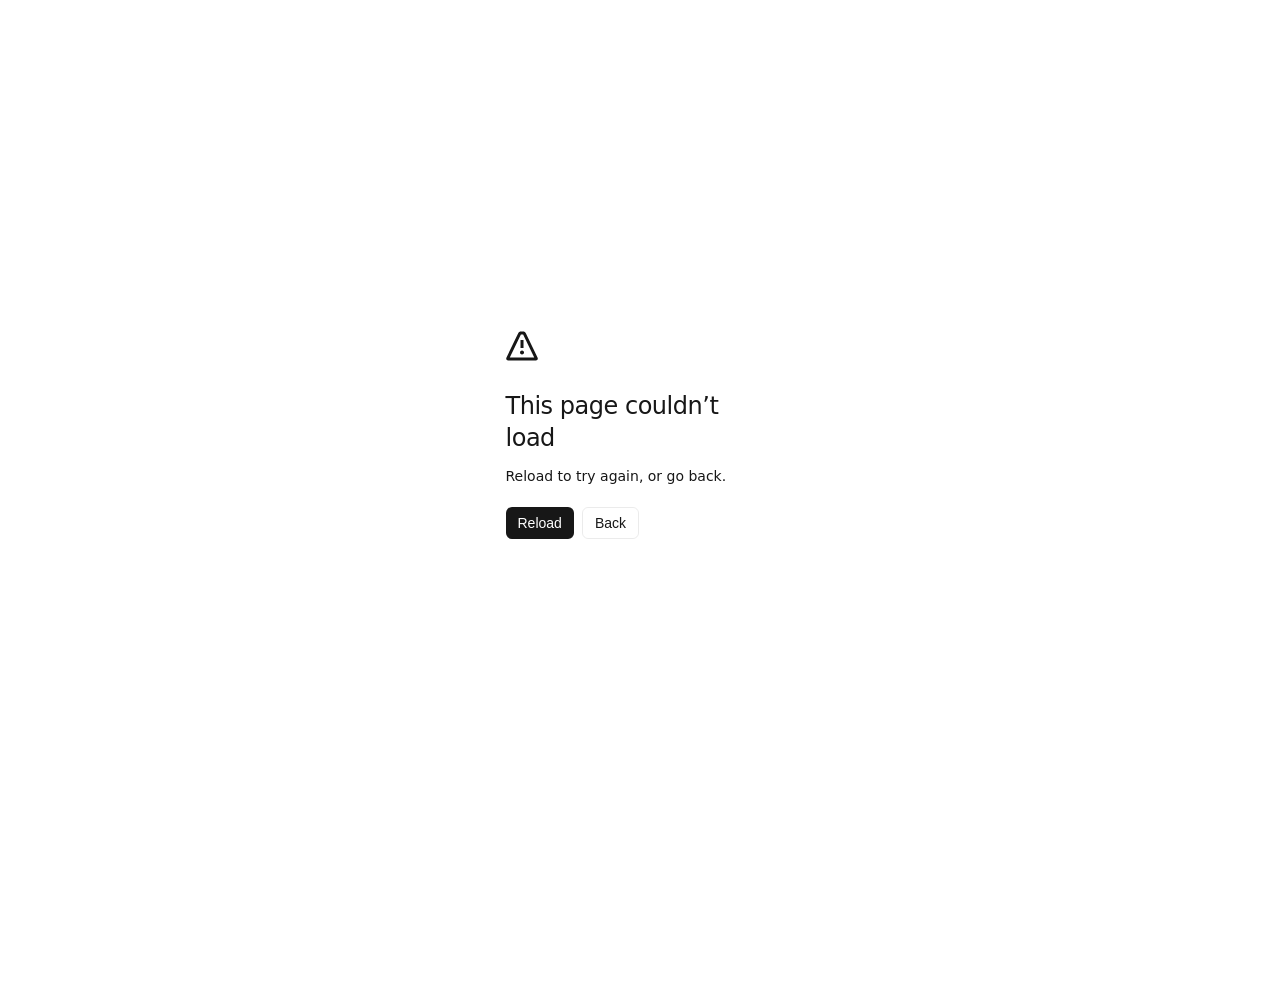
==== commit 91152d81: "Deepen support content and current APK guidance" ====
--- a/index.html
+++ b/index.html
@@ -1,2 +1,2 @@
 <!DOCTYPE html><html lang="en-IN"><head><meta charSet="utf-8"/><meta name="viewport" content="width=device-width, initial-scale=1"/><link rel="preload" href="/assets/8hi-mark.png" as="image"/><link rel="preload" href="/assets/game-aviator.webp" as="image"/><link rel="stylesheet" href="/_next/static/css/index.eghKGOcB.css" data-rsc-css-href="/_next/static/css/index.eghKGOcB.css" data-precedence="vite-rsc/importer-resources"/><link rel="stylesheet" href="/_next/static/css/Seo.CnHmj7F0.css" data-rsc-css-href="/_next/static/css/Seo.CnHmj7F0.css" data-precedence="vite-rsc/importer-resources"/><link rel="modulepreload" fetchPriority="low" href="/_next/static/chunks/index-C8furP2_.js"/><script src="/_next/static/chunks/rolldown-runtime-C60lm6uB.js" type="module" async=""></script><script src="/_next/static/chunks/framework-BgSIrAUN.js" type="module" async=""></script><link rel="modulepreload" href="/_next/static/chunks/layout-segment-context-DrmR_JXk.js" crossorigin=""/><title>8HI App 2026 — Official Android APK &amp; Game Access</title><meta name="description" content="Official 8HI App 2026 Android APK release status, safe download checks and mobile game access for 2026."/><meta name="robots" content="index, follow"/><meta name="googlebot" content="index, follow, max-image-preview:large, max-snippet:-1"/><meta property="og:title" content="8HI App 2026 — Android Gaming, Made Simple"/><meta property="og:description" content="The verified Android access point for the 8HI platform."/><meta property="og:url" content="https://8hiapp.in"/><meta property="og:site_name" content="8HI App 2026"/><meta property="og:type" content="website"/><meta property="og:locale" content="en_IN"/><meta property="og:image" content="https://8hiapp.in/og.png"/><meta name="twitter:card" content="summary_large_image"/><meta name="twitter:title" content="8HI App 2026 — Android Gaming, Made Simple"/><meta name="twitter:description" content="The verified Android access point for the 8HI platform."/><meta name="twitter:image" content="https://8hiapp.in/og.png"/><link rel="shortcut icon" href="/favicon.ico"/><link rel="icon" href="/icon-48.png" sizes="48x48" type="image/png"/><link rel="icon" href="/icon.png" sizes="96x96" type="image/png"/><link rel="icon" href="/icon-192.png" sizes="192x192" type="image/png"/><link rel="icon" href="/favicon.ico" sizes="48x48" type="image/x-icon"/><link rel="apple-touch-icon" href="/icon-192.png" sizes="192x192" type="image/png"/><link rel="manifest" href="/manifest.webmanifest"/><link rel="canonical" href="https://8hiapp.in"/><script>Object.assign(((self[Symbol.for("vinext.navigationRuntime")]??={bootstrap:{routeManifest:null},functions:{}}).bootstrap.rsc??={rsc:[]}),{params:{},nav:{"pathname":"/","searchParams":[]}})</script><link rel="modulepreload" href="/_next/static/chunks/index-C8furP2_.js" />
-</head><body><main><script type="application/ld+json">{"@context":"https://schema.org","@graph":[{"@type":"Organization","@id":"https://8hiapp.in/#organization","name":"8HI App 2026","url":"https://8hiapp.in/","logo":{"@type":"ImageObject","url":"https://8hiapp.in/icon-512.png"}},{"@type":"WebSite","@id":"https://8hiapp.in/#website","name":"8HI App 2026","url":"https://8hiapp.in/","inLanguage":"en-IN","publisher":{"@id":"https://8hiapp.in/#organization"}},{"@type":"WebPage","name":"8HI App 2026 Android APK and Game Access","description":"Verified 8HI App 2026 Android APK status, installation checks and mobile access for 2026.","url":"https://8hiapp.in/","datePublished":"2026-08-31","dateModified":"2026-08-31","isPartOf":{"@id":"https://8hiapp.in/#website"}},{"@type":"BreadcrumbList","itemListElement":[{"@type":"ListItem","position":1,"name":"8HI App 2026","item":"https://8hiapp.in/"}]},{"@type":"FAQPage","mainEntity":[{"@type":"Question","name":"Is the 8HI App 2026 APK available now?","acceptedAnswer":{"@type":"Answer","text":"Not yet. The verified Android button will activate here after release approval."}},{"@type":"Question","name":"Does 8HI App 2026 support iPhone?","acceptedAnswer":{"@type":"Answer","text":"No. The planned application is Android only."}},{"@type":"Question","name":"How do I verify the official file?","acceptedAnswer":{"@type":"Answer","text":"Confirm the domain is 8hiapp.in and compare the published version, size and update date before installing."}}]}]}</script><header><a href="/" class="logo"><img src="/assets/8hi-mark.png" alt="8HI App 2026" width="50" height="50"/><span>8HI <b>APP</b></span></a><nav><a href="/android-apk">Android APK</a><a href="/install-guide">Install</a><a href="/security">Security</a></nav><a class="pill" href="#download">APK status</a></header><section class="hero"><div><p class="overline">Official Android access · 2026</p><h1>Your fastest route to <em>8HI App 2026</em></h1><p class="lead">One clear destination for the verified 8HI Android APK, installation checks and mobile game access. No copied links. No confusing versions.</p><div class="actions"><a class="primary" href="#download">Check APK release</a><a class="secondary" href="https://8hiapp.com/games">Explore 8HI games</a></div><div class="signals"><span>Android only</span><span>Verified updates</span><span>Adults 18+</span></div></div><div class="visual"><img src="/assets/game-aviator.webp" alt="8HI App 2026 Android gaming experience" width="720" height="720"/><div class="badge"><b>APK</b><small>COMING SOON</small></div></div></section><section class="status" id="download"><div><p class="overline">Release status</p><h2>The official 8HI App 2026 Android APK</h2><p>The production application is still being prepared. When released, this section will show the verified download button, application version, file size, minimum Android requirement and update date.</p></div><div class="status-card"><span>Current status</span><strong>Pre-release</strong><p>No installer is available yet</p></div></section><section class="steps" id="safety"><p class="overline">Download safely</p><h2>Three checks before installing</h2><div><article><b>01</b><h3>Check the domain</h3><p>Use 8hiapp.in or the official 8hiapp.com download page only.</p></article><article><b>02</b><h3>Match file details</h3><p>Compare the APK version and file size with the information displayed here.</p></article><article><b>03</b><h3>Keep security enabled</h3><p>Never install files sent by unknown chat accounts or unofficial pages.</p></article></div></section><section class="faq" id="faq"><p class="overline">Helpful answers</p><h2>8HI App 2026 Android FAQ</h2><details><summary>Is the 8HI App 2026 APK available now?</summary><p>Not yet. The verified Android button will activate here after release approval.</p></details><details><summary>Does 8HI App 2026 support iPhone?</summary><p>No. The planned application is Android only.</p></details><details><summary>How do I verify the official file?</summary><p>Confirm the domain is 8hiapp.in and compare the published version, size and update date before installing.</p></details></section><footer><span>8HI App 2026 · Official Android access</span><a href="https://8hiapp.com">Visit 8HI App</a><a href="https://8hiapp.com/responsible-gaming">Responsible gaming</a></footer></main><script type="module" src="/_next/static/chunks/index-C8furP2_.js" id="_R_" async=""></script><script>((self[Symbol.for("vinext.navigationRuntime")]??={bootstrap:{routeManifest:null},functions:{}}).bootstrap.rsc??={rsc:[]}).rsc.push("2:I[\"241712b84696\",[],\"Children\",1]\n")</script><script>((self[Symbol.for("vinext.navigationRuntime")]??={bootstrap:{routeManifest:null},functions:{}}).bootstrap.rsc??={rsc:[]}).rsc.push("3:I[\"c97c5256dee9\",[],\"GlobalErrorBoundary\",1]\n")</script><script>((self[Symbol.for("vinext.navigationRuntime")]??={bootstrap:{routeManifest:null},functions:{}}).bootstrap.rsc??={rsc:[]}).rsc.push("4:I[\"4fc9a72db2d4\",[],\"default\",1]\n")</script><script>((self[Symbol.for("vinext.navigationRuntime")]??={bootstrap:{routeManifest:null},functions:{}}).bootstrap.rsc??={rsc:[]}).rsc.push("5:I[\"c97c5256dee9\",[],\"ErrorBoundary\",1]\n")</script><script>((self[Symbol.for("vinext.navigationRuntime")]??={bootstrap:{routeManifest:null},functions:{}}).bootstrap.rsc??={rsc:[]}).rsc.push("6:I[\"fca0cf90f4e2\",[],\"LayoutSegmentProvider\",1]\n")</script><script>((self[Symbol.for("vinext.navigationRuntime")]??={bootstrap:{routeManifest:null},functions:{}}).bootstrap.rsc??={rsc:[]}).rsc.push("7:I[\"241712b84696\",[],\"Slot\",1]\n")</script><script>((self[Symbol.for("vinext.navigationRuntime")]??={bootstrap:{routeManifest:null},functions:{}}).bootstrap.rsc??={rsc:[]}).rsc.push("8:I[\"c97c5256dee9\",[],\"NotFoundBoundary\",1]\n")</script><script>((self[Symbol.for("vinext.navigationRuntime")]??={bootstrap:{routeManifest:null},functions:{}}).bootstrap.rsc??={rsc:[]}).rsc.push("9:I[\"fa878354c746\",[],\"AppRouterScrollTarget\",1]\n")</script><script>((self[Symbol.for("vinext.navigationRuntime")]??={bootstrap:{routeManifest:null},functions:{}}).bootstrap.rsc??={rsc:[]}).rsc.push("a:I[\"c97c5256dee9\",[],\"RedirectBoundary\",1]\n")</script><script>((self[Symbol.for("vinext.navigationRuntime")]??={bootstrap:{routeManifest:null},functions:{}}).bootstrap.rsc??={rsc:[]}).rsc.push(":HL[\"/_next/static/css/index.eghKGOcB.css\",\"style\"     ]\n")</script><script>((self[Symbol.for("vinext.navigationRuntime")]??={bootstrap:{routeManifest:null},functions:{}}).bootstrap.rsc??={rsc:[]}).rsc.push("0:{\"__route\":\"route:/\",\"__interceptionContext\":null,\"__layoutIds\":[\"layout:/\"],\"__rootLayout\":\"/\",\"__sourcePage\":\"/page\",\"page:/\":\"$L1\",\"layout:/\":[[[[\"$\",\"link\",\"css:/_next/static/css/index.eghKGOcB.css\",{\"rel\":\"stylesheet\",\"precedence\":\"vite-rsc/importer-resources\",\"href\":\"/_next/static/css/index.eghKGOcB.css\",\"data-rsc-css-href\":\"/_next/static/css/index.eghKGOcB.css\"}],\"$undefined\"],[\"$\",\"html\",null,{\"lang\":\"en-IN\",\"children\":[\"$\",\"body\",null,{\"children\":[\"$\",\"$L2\",null,{}]}]}]],null],\"route:/\":[[[\"$\",\"meta\",null,{\"charSet\":\"utf-8\"}],[[\"$\",\"title\",\"0\",{\"children\":\"8HI App 2026 — Official Android APK \u0026 Game Access\"}],[\"$\",\"meta\",\"1\",{\"name\":\"description\",\"content\":\"Official 8HI App 2026 Android APK release status, safe download checks and mobile game access for 2026.\"}],[\"$\",\"meta\",\"2\",{\"name\":\"robots\",\"content\":\"index, follow\"}],[\"$\",\"meta\",\"3\",{\"name\":\"googlebot\",\"content\":\"index, follow, max-image-preview:large, max-snippet:-1\"}],[\"$\",\"meta\",\"4\",{\"property\":\"og:title\",\"content\":\"8HI App 2026 — Android Gaming, Made Simple\"}],[\"$\",\"meta\",\"5\",{\"property\":\"og:description\",\"content\":\"The verified Android access point for the 8HI platform.\"}],[\"$\",\"meta\",\"6\",{\"property\":\"og:url\",\"content\":\"https://8hiapp.in\"}],[\"$\",\"meta\",\"7\",{\"property\":\"og:site_name\",\"content\":\"8HI App 2026\"}],[\"$\",\"meta\",\"8\",{\"property\":\"og:type\",\"content\":\"website\"}],[\"$\",\"meta\",\"9\",{\"property\":\"og:locale\",\"content\":\"en_IN\"}],[\"$\",\"meta\",\"10\",{\"property\":\"og:image\",\"content\":\"https://8hiapp.in/og.png\"}],[\"$\",\"meta\",\"11\",{\"name\":\"twitter:card\",\"content\":\"summary_large_image\"}],[\"$\",\"meta\",\"12\",{\"name\":\"twitter:title\",\"content\":\"8HI App 2026 — Android Gaming, Made Simple\"}],[\"$\",\"meta\",\"13\",{\"name\":\"twitter:description\",\"content\":\"The verified Android access point for the 8HI platform.\"}],[\"$\",\"meta\",\"14\",{\"name\":\"twitter:image\",\"content\":\"https://8hiapp.in/og.png\"}],[\"$\",\"link\",\"15\",{\"rel\":\"shortcut icon\",\"href\":\"/favicon.ico\"}],[\"$\",\"link\",\"16\",{\"rel\":\"icon\",\"href\":\"/icon-48.png\",\"sizes\":\"48x48\",\"type\":\"image/png\"}],[\"$\",\"link\",\"17\",{\"rel\":\"icon\",\"href\":\"/icon.png\",\"sizes\":\"96x96\",\"type\":\"image/png\"}],[\"$\",\"link\",\"18\",{\"rel\":\"icon\",\"href\":\"/icon-192.png\",\"sizes\":\"192x192\",\"type\":\"image/png\"}],[\"$\",\"link\",\"19\",{\"rel\":\"icon\",\"href\":\"/favicon.ico\",\"sizes\":\"48x48\",\"type\":\"image/x-icon\"}],[\"$\",\"link\",\"20\",{\"rel\":\"apple-touch-icon\",\"href\":\"/icon-192.png\",\"sizes\":\"192x192\",\"type\":\"image/png\"}],[\"$\",\"link\",\"21\",{\"rel\":\"manifest\",\"href\":\"/manifest.webmanifest\"}],[\"$\",\"link\",\"22\",{\"rel\":\"canonical\",\"href\":\"https://8hiapp.in\"}]],[[\"$\",\"meta\",\"0\",{\"name\":\"viewport\",\"content\":\"width=device-width, initial-scale=1\"}]]],[\"$\",\"$L3\",null,{\"fallback\":\"$4\",\"children\":[\"$\",\"$L5\",null,{\"fallback\":\"$4\",\"children\":[\"$\",\"$L6\",null,{\"providerId\":\"layout:/\",\"segmentMap\":{\"children\":[]},\"children\":[\"$\",\"$L7\",null,{\"id\":\"layout:/\",\"parallelSlots\":\"$undefined\",\"children\":[\"$\",\"$L8\",null,{\"resetKey\":\"\",\"fallback\":[\"$\",\"main\",null,{\"className\":\"subpage\",\"children\":[[\"$\",\"p\",null,{\"className\":\"overline\",\"children\":\"404\"}],[\"$\",\"h1\",null,{\"children\":\"Page not found\"}],[\"$\",\"p\",null,{\"className\":\"intro\",\"children\":\"This address is not part of the verified 8HI App 2026 Android centre.\"}],[\"$\",\"a\",null,{\"className\":\"primary\",\"href\":\"/\",\"children\":\"Return to 8HI App 2026\"}]]}],\"children\":[\"$\",\"$L8\",null,{\"resetKey\":\"\",\"fallback\":[\"$\",\"main\",null,{\"className\":\"subpage\",\"children\":[[\"$\",\"p\",null,{\"className\":\"overline\",\"children\":\"404\"}],[\"$\",\"h1\",null,{\"children\":\"Page not found\"}],[\"$\",\"p\",null,{\"className\":\"intro\",\"children\":\"This address is not part of the verified 8HI App 2026 Android centre.\"}],[\"$\",\"a\",null,{\"className\":\"primary\",\"href\":\"/\",\"children\":\"Return to 8HI App 2026\"}]]}],\"children\":[\"$\",\"$L9\",null,{\"children\":[\"$\",\"$La\",null,{\"children\":[[\"$\",\"$L6\",null,{\"providerId\":\"page:/\",\"segmentMap\":{\"children\":[\"__PAGE__\"]},\"children\":[\"$\",\"$L7\",null,{\"id\":\"page:/\"}]}],null]}]}]}]}]}]}]}]}],null,null],\"__layoutFlags\":{\"layout:/\":\"s\"},\"__artifactCompatibility\":{\"schemaVersion\":1,\"graphVersion\":\"app-route-graph:1177fd80f83fa7b0\",\"deploymentVersion\":\"5ccccc27-3422-4b1f-8778-035ea31157ca\",\"appElementsSchemaVersion\":1,\"rscPayloadSchemaVersion\":1,\"rootBoundaryId\":\"/\",\"renderEpoch\":null},\"__renderObservation\":{\"schemaVersion\":1,\"output\":{\"kind\":\"app-rsc\",\"mountedSlotsFingerprint\":null,\"renderEpoch\":null,\"rootBoundaryId\":\"/\",\"routeId\":\"route:/\"},\"completeness\":\"partial\",\"boundaryOutcome\":{\"kind\":\"unknown\"},\"requestApis\":[{\"kind\":\"connection\",\"status\":\"unknown\"},{\"kind\":\"cookies\",\"status\":\"unknown\"},{\"kind\":\"draftMode\",\"status\":\"unknown\"},{\"kind\":\"headers\",\"status\":\"unknown\"},{\"kind\":\"params\",\"status\":\"unknown\"},{\"kind\":\"searchParams\",\"status\":\"unknown\"}],\"dynamicFetches\":[],\"cacheTags\":[\"/\",\"_N_T_/\",\"_N_T_/index\",\"_N_T_/layout\",\"_N_T_/page\"],\"pathTags\":[\"/\"],\"cacheability\":\"unknown\",\"downgrade\":{\"target\":\"freshRender\",\"reasons\":[{\"code\":\"CP_DOWNGRADE_CACHEABILITY_UNKNOWN\",\"target\":\"freshRender\"},{\"code\":\"CP_DOWNGRADE_INCOMPLETE_OBSERVATION\",\"completeness\":\"partial\",\"target\":\"freshRender\"},{\"code\":\"CP_DOWNGRADE_UNKNOWN_REQUEST_API\",\"requestApi\":\"connection\",\"target\":\"freshRender\"},{\"code\":\"CP_DOWNGRADE_UNKNOWN_REQUEST_API\",\"requestApi\":\"cookies\",\"target\":\"freshRender\"},{\"code\":\"CP_DOWNGRADE_UNKNOWN_REQUEST_API\",\"requestApi\":\"draftMode\",\"target\":\"freshRender\"},{\"code\":\"CP_DOWNGRADE_UNKNOWN_REQUEST_API\",\"requestApi\":\"headers\",\"target\":\"freshRender\"},{\"code\":\"CP_DOWNGRADE_UNKNOWN_REQUEST_API\",\"requestApi\":\"params\",\"target\":\"freshRender\"},{\"code\":\"CP_DOWNGRADE_UNKNOWN_REQUEST_API\",\"requestApi\":\"searchParams\",\"target\":\"freshRender\"}],\"fallback\":{\"kind\":\"breakerFallback\",\"code\":\"CP_PRIVATE_DYNAMIC_DOWNGRADE\",\"mode\":\"renderFresh\",\"scope\":\"affectedOutput\",\"fields\":{\"reasonCodes\":[\"CP_DOWNGRADE_CACHEABILITY_UNKNOWN\",\"CP_DOWNGRADE_INCOMPLETE_OBSERVATION\",\"CP_DOWNGRADE_UNKNOWN_REQUEST_API\",\"CP_DOWNGRADE_UNKNOWN_REQUEST_API\",\"CP_DOWNGRADE_UNKNOWN_REQUEST_API\",\"CP_DOWNGRADE_UNKNOWN_REQUEST_API\",\"CP_DOWNGRADE_UNKNOWN_REQUEST_API\",\"CP_DOWNGRADE_UNKNOWN_REQUEST_API\"],\"target\":\"freshRender\"}},\"isPublicCacheCandidate\":false}}}\n")</script><script>((self[Symbol.for("vinext.navigationRuntime")]??={bootstrap:{routeManifest:null},functions:{}}).bootstrap.rsc??={rsc:[]}).rsc.push(":HL[\"/_next/static/css/Seo.CnHmj7F0.css\",\"style\"     ]\n")</script><script>((self[Symbol.for("vinext.navigationRuntime")]??={bootstrap:{routeManifest:null},functions:{}}).bootstrap.rsc??={rsc:[]}).rsc.push(":HL[\"/assets/8hi-mark.png\",\"image\"]\n")</script><script>((self[Symbol.for("vinext.navigationRuntime")]??={bootstrap:{routeManifest:null},functions:{}}).bootstrap.rsc??={rsc:[]}).rsc.push(":HL[\"/assets/game-aviator.webp\",\"image\"]\n")</script><script>((self[Symbol.for("vinext.navigationRuntime")]??={bootstrap:{routeManifest:null},functions:{}}).bootstrap.rsc??={rsc:[]}).rsc.push("b:T5a6,")</script><script>((self[Symbol.for("vinext.navigationRuntime")]??={bootstrap:{routeManifest:null},functions:{}}).bootstrap.rsc??={rsc:[]}).rsc.push("{\"@context\":\"https://schema.org\",\"@graph\":[{\"@type\":\"Organization\",\"@id\":\"https://8hiapp.in/#organization\",\"name\":\"8HI App 2026\",\"url\":\"https://8hiapp.in/\",\"logo\":{\"@type\":\"ImageObject\",\"url\":\"https://8hiapp.in/icon-512.png\"}},{\"@type\":\"WebSite\",\"@id\":\"https://8hiapp.in/#website\",\"name\":\"8HI App 2026\",\"url\":\"https://8hiapp.in/\",\"inLanguage\":\"en-IN\",\"publisher\":{\"@id\":\"https://8hiapp.in/#organization\"}},{\"@type\":\"WebPage\",\"name\":\"8HI App 2026 Android APK and Game Access\",\"description\":\"Verified 8HI App 2026 Android APK status, installation checks and mobile access for 2026.\",\"url\":\"https://8hiapp.in/\",\"datePublished\":\"2026-08-31\",\"dateModified\":\"2026-08-31\",\"isPartOf\":{\"@id\":\"https://8hiapp.in/#website\"}},{\"@type\":\"BreadcrumbList\",\"itemListElement\":[{\"@type\":\"ListItem\",\"position\":1,\"name\":\"8HI App 2026\",\"item\":\"https://8hiapp.in/\"}]},{\"@type\":\"FAQPage\",\"mainEntity\":[{\"@type\":\"Question\",\"name\":\"Is the 8HI App 2026 APK available now?\",\"acceptedAnswer\":{\"@type\":\"Answer\",\"text\":\"Not yet. The verified Android button will activate here after release approval.\"}},{\"@type\":\"Question\",\"name\":\"Does 8HI App 2026 support iPhone?\",\"acceptedAnswer\":{\"@type\":\"Answer\",\"text\":\"No. The planned application is Android only.\"}},{\"@type\":\"Question\",\"name\":\"How do I verify the official file?\",\"acceptedAnswer\":{\"@type\":\"Answer\",\"text\":\"Confirm the domain is 8hiapp.in and compare the published version, size and update date before installing.\"}}]}]}")</script><script>((self[Symbol.for("vinext.navigationRuntime")]??={bootstrap:{routeManifest:null},functions:{}}).bootstrap.rsc??={rsc:[]}).rsc.push("1:[\"$\",\"main\",null,{\"children\":[[[[\"$\",\"link\",\"css:/_next/static/css/Seo.CnHmj7F0.css\",{\"rel\":\"stylesheet\",\"precedence\":\"vite-rsc/importer-resources\",\"href\":\"/_next/static/css/Seo.CnHmj7F0.css\",\"data-rsc-css-href\":\"/_next/static/css/Seo.CnHmj7F0.css\"}],\"$undefined\"],[\"$\",\"script\",null,{\"type\":\"application/ld+json\",\"dangerouslySetInnerHTML\":{\"__html\":\"$b\"}}]],[\"$\",\"header\",null,{\"children\":[[\"$\",\"a\",null,{\"href\":\"/\",\"className\":\"logo\",\"children\":[[\"$\",\"img\",null,{\"src\":\"/assets/8hi-mark.png\",\"alt\":\"8HI App 2026\",\"width\":50,\"height\":50}],[\"$\",\"span\",null,{\"children\":[\"8HI \",[\"$\",\"b\",null,{\"children\":\"APP\"}]]}]]}],[\"$\",\"nav\",null,{\"children\":[[\"$\",\"a\",null,{\"href\":\"/android-apk\",\"children\":\"Android APK\"}],[\"$\",\"a\",null,{\"href\":\"/install-guide\",\"children\":\"Install\"}],[\"$\",\"a\",null,{\"href\":\"/security\",\"children\":\"Security\"}]]}],[\"$\",\"a\",null,{\"className\":\"pill\",\"href\":\"#download\",\"children\":\"APK status\"}]]}],[\"$\",\"section\",null,{\"className\":\"hero\",\"children\":[[\"$\",\"div\",null,{\"children\":[[\"$\",\"p\",null,{\"className\":\"overline\",\"children\":\"Official Android access · 2026\"}],[\"$\",\"h1\",null,{\"children\":[\"Your fastest route to \",[\"$\",\"em\",null,{\"children\":\"8HI App 2026\"}]]}],[\"$\",\"p\",null,{\"className\":\"lead\",\"children\":\"One clear destination for the verified 8HI Android APK, installation checks and mobile game access. No copied links. No confusing versions.\"}],[\"$\",\"div\",null,{\"className\":\"actions\",\"children\":[[\"$\",\"a\",null,{\"className\":\"primary\",\"href\":\"#download\",\"children\":\"Check APK release\"}],[\"$\",\"a\",null,{\"className\":\"secondary\",\"href\":\"https://8hiapp.com/games\",\"children\":\"Explore 8HI games\"}]]}],[\"$\",\"div\",null,{\"className\":\"signals\",\"children\":[[\"$\",\"span\",null,{\"children\":\"Android only\"}],[\"$\",\"span\",null,{\"children\":\"Verified updates\"}],[\"$\",\"span\",null,{\"children\":\"Adults 18+\"}]]}]]}],[\"$\",\"div\",null,{\"className\":\"visual\",\"children\":[[\"$\",\"img\",null,{\"src\":\"/assets/game-aviator.webp\",\"alt\":\"8HI App 2026 Android gaming experience\",\"width\":720,\"height\":720}],[\"$\",\"div\",null,{\"className\":\"badge\",\"children\":[[\"$\",\"b\",null,{\"children\":\"APK\"}],[\"$\",\"small\",null,{\"children\":\"COMING SOON\"}]]}]]}]]}],[\"$\",\"section\",null,{\"className\":\"status\",\"id\":\"download\",\"children\":[[\"$\",\"div\",null,{\"children\":[[\"$\",\"p\",null,{\"className\":\"overline\",\"children\":\"Release status\"}],[\"$\",\"h2\",null,{\"children\":\"The official 8HI App 2026 Android APK\"}],[\"$\",\"p\",null,{\"children\":\"The production application is still being prepared. When released, this section will show the verified download button, application version, file size, minimum Android requirement and update date.\"}]]}],\"$Lc\"]}],\"$Ld\",\"$Le\",\"$Lf\"]}]\n")</script><script>((self[Symbol.for("vinext.navigationRuntime")]??={bootstrap:{routeManifest:null},functions:{}}).bootstrap.rsc??={rsc:[]}).rsc.push("c:[\"$\",\"div\",null,{\"className\":\"status-card\",\"children\":[[\"$\",\"span\",null,{\"children\":\"Current status\"}],[\"$\",\"strong\",null,{\"children\":\"Pre-release\"}],[\"$\",\"p\",null,{\"children\":\"No installer is available yet\"}]]}]\n")</script><script>((self[Symbol.for("vinext.navigationRuntime")]??={bootstrap:{routeManifest:null},functions:{}}).bootstrap.rsc??={rsc:[]}).rsc.push("d:[\"$\",\"section\",null,{\"className\":\"steps\",\"id\":\"safety\",\"children\":[[\"$\",\"p\",null,{\"className\":\"overline\",\"children\":\"Download safely\"}],[\"$\",\"h2\",null,{\"children\":\"Three checks before installing\"}],[\"$\",\"div\",null,{\"children\":[[\"$\",\"article\",null,{\"children\":[[\"$\",\"b\",null,{\"children\":\"01\"}],[\"$\",\"h3\",null,{\"children\":\"Check the domain\"}],[\"$\",\"p\",null,{\"children\":\"Use 8hiapp.in or the official 8hiapp.com download page only.\"}]]}],[\"$\",\"article\",null,{\"children\":[[\"$\",\"b\",null,{\"children\":\"02\"}],[\"$\",\"h3\",null,{\"children\":\"Match file details\"}],[\"$\",\"p\",null,{\"children\":\"Compare the APK version and file size with the information displayed here.\"}]]}],[\"$\",\"article\",null,{\"children\":[[\"$\",\"b\",null,{\"children\":\"03\"}],[\"$\",\"h3\",null,{\"children\":\"Keep security enabled\"}],[\"$\",\"p\",null,{\"children\":\"Never install files sent by unknown chat accounts or unofficial pages.\"}]]}]]}]]}]\n")</script><script>((self[Symbol.for("vinext.navigationRuntime")]??={bootstrap:{routeManifest:null},functions:{}}).bootstrap.rsc??={rsc:[]}).rsc.push("e:[\"$\",\"section\",null,{\"className\":\"faq\",\"id\":\"faq\",\"children\":[[\"$\",\"p\",null,{\"className\":\"overline\",\"children\":\"Helpful answers\"}],[\"$\",\"h2\",null,{\"children\":\"8HI App 2026 Android FAQ\"}],[[\"$\",\"details\",\"Is the 8HI App 2026 APK available now?\",{\"children\":[[\"$\",\"summary\",null,{\"children\":\"Is the 8HI App 2026 APK available now?\"}],[\"$\",\"p\",null,{\"children\":\"Not yet. The verified Android button will activate here after release approval.\"}]]}],[\"$\",\"details\",\"Does 8HI App 2026 support iPhone?\",{\"children\":[[\"$\",\"summary\",null,{\"children\":\"Does 8HI App 2026 support iPhone?\"}],[\"$\",\"p\",null,{\"children\":\"No. The planned application is Android only.\"}]]}],[\"$\",\"details\",\"How do I verify the official file?\",{\"children\":[[\"$\",\"summary\",null,{\"children\":\"How do I verify the official file?\"}],[\"$\",\"p\",null,{\"children\":\"Confirm the domain is 8hiapp.in and compare the published version, size and update date before installing.\"}]]}]]]}]\n")</script><script>((self[Symbol.for("vinext.navigationRuntime")]??={bootstrap:{routeManifest:null},functions:{}}).bootstrap.rsc??={rsc:[]}).rsc.push("f:[\"$\",\"footer\",null,{\"children\":[[\"$\",\"span\",null,{\"children\":\"8HI App 2026 · Official Android access\"}],[\"$\",\"a\",null,{\"href\":\"https://8hiapp.com\",\"children\":\"Visit 8HI App\"}],[\"$\",\"a\",null,{\"href\":\"https://8hiapp.com/responsible-gaming\",\"children\":\"Responsible gaming\"}]]}]\n")</script><script>Object.assign(((self[Symbol.for("vinext.navigationRuntime")]??={bootstrap:{routeManifest:null},functions:{}}).bootstrap.rsc??={rsc:[]}),{"initialCacheKind":"static"});((self[Symbol.for("vinext.navigationRuntime")]??={bootstrap:{routeManifest:null},functions:{}}).bootstrap.rsc??={rsc:[]}).done=true</script><script src="/download-ready.js" defer></script><script src="/support-navigation.js" defer></script></body></html>+</head><body><main><script type="application/ld+json">{"@context":"https://schema.org","@graph":[{"@type":"Organization","@id":"https://8hiapp.in/#organization","name":"8HI App 2026","url":"https://8hiapp.in/","logo":{"@type":"ImageObject","url":"https://8hiapp.in/icon-512.png"}},{"@type":"WebSite","@id":"https://8hiapp.in/#website","name":"8HI App 2026","url":"https://8hiapp.in/","inLanguage":"en-IN","publisher":{"@id":"https://8hiapp.in/#organization"}},{"@type":"WebPage","name":"8HI App 2026 Android APK and Game Access","description":"Verified 8HI App 2026 Android APK status, installation checks and mobile access for 2026.","url":"https://8hiapp.in/","datePublished":"2026-08-31","dateModified":"2026-08-31","isPartOf":{"@id":"https://8hiapp.in/#website"}},{"@type":"BreadcrumbList","itemListElement":[{"@type":"ListItem","position":1,"name":"8HI App 2026","item":"https://8hiapp.in/"}]},{"@type":"FAQPage","mainEntity":[{"@type":"Question","name":"Is the 8HI App 2026 APK available now?","acceptedAnswer":{"@type":"Answer","text":"Yes. Use the verified Download APK button shown on this page."}},{"@type":"Question","name":"Does 8HI App 2026 support iPhone?","acceptedAnswer":{"@type":"Answer","text":"No. The planned application is Android only."}},{"@type":"Question","name":"How do I verify the official file?","acceptedAnswer":{"@type":"Answer","text":"Confirm the domain is 8hiapp.in and compare the published version, size and update date before installing."}}]}]}</script><header><a href="/" class="logo"><img src="/assets/8hi-mark.png" alt="8HI App 2026" width="50" height="50"/><span>8HI <b>APP</b></span></a><nav><a href="/android-apk">Android APK</a><a href="/install-guide">Install</a><a href="/security">Security</a></nav><a class="pill" href="#download">APK status</a></header><section class="hero"><div><p class="overline">Official Android access · 2026</p><h1>Your fastest route to <em>8HI App 2026</em></h1><p class="lead">One clear destination for the verified 8HI Android APK, installation checks and mobile game access. No copied links. No confusing versions.</p><div class="actions"><a class="primary" href="#download">Check APK release</a><a class="secondary" href="https://8hiapp.com/games">Explore 8HI games</a></div><div class="signals"><span>Android only</span><span>Verified updates</span><span>Adults 18+</span></div></div><div class="visual"><img src="/assets/game-aviator.webp" alt="8HI App 2026 Android gaming experience" width="720" height="720"/><div class="badge"><b>APK</b><small>DOWNLOAD READY</small></div></div></section><section class="status" id="download"><div><p class="overline">Release status</p><h2>The official 8HI App 2026 Android APK</h2><p>The verified Android package is available now. This section provides the official download route together with version, security and installation guidance.</p></div><div class="status-card"><span>Current status</span><strong>Download ready</strong><p>Verified installer is available now</p></div></section><section class="steps" id="safety"><p class="overline">Download safely</p><h2>Three checks before installing</h2><div><article><b>01</b><h3>Check the domain</h3><p>Use 8hiapp.in or the official 8hiapp.com download page only.</p></article><article><b>02</b><h3>Match file details</h3><p>Compare the APK version and file size with the information displayed here.</p></article><article><b>03</b><h3>Keep security enabled</h3><p>Never install files sent by unknown chat accounts or unofficial pages.</p></article></div></section><section class="faq" id="faq"><p class="overline">Helpful answers</p><h2>8HI App 2026 Android FAQ</h2><details><summary>Is the 8HI App 2026 APK available now?</summary><p>Yes. Use the verified Download APK button shown on this page.</p></details><details><summary>Does 8HI App 2026 support iPhone?</summary><p>No. The planned application is Android only.</p></details><details><summary>How do I verify the official file?</summary><p>Confirm the domain is 8hiapp.in and compare the published version, size and update date before installing.</p></details></section><style id="support-depth-style">  .support-depth{max-width:1120px;margin:64px auto;padding:0 22px;color:inherit;font-family:system-ui,-apple-system,sans-serif}.support-depth__intro{padding:30px;border:1px solid rgba(72,220,194,.3);border-radius:24px;background:linear-gradient(145deg,rgba(19,68,63,.22),rgba(5,18,18,.08))}.support-depth__eyebrow{margin:0 0 8px;font-size:12px;font-weight:900;letter-spacing:.12em;text-transform:uppercase;color:#32d9bc}.support-depth h2{margin:0 0 14px;font-size:clamp(26px,4vw,42px);line-height:1.08}.support-depth h3{margin:0 0 9px;font-size:19px}.support-depth p{font-size:15px;line-height:1.72}.support-depth__grid{display:grid;grid-template-columns:repeat(2,minmax(0,1fr));gap:16px;margin:22px 0}.support-depth article,.support-depth details{padding:22px;border:1px solid rgba(127,160,155,.24);border-radius:18px;background:rgba(8,24,23,.08)}.support-depth__links{display:flex;flex-wrap:wrap;gap:10px;margin-top:20px}.support-depth__links a{display:inline-flex;min-height:48px;align-items:center;padding:0 18px;border-radius:12px;font-weight:900;text-decoration:none}.support-depth__primary{background:#35e0c1;color:#031513!important}.support-depth__secondary{border:1px solid currentColor;color:inherit!important}.support-depth details{margin-top:10px}.support-depth summary{cursor:pointer;font-weight:850;line-height:1.4}.support-depth details p{margin-bottom:0}.support-depth__disclosure{opacity:.78;font-size:13px!important}@media(max-width:680px){.support-depth{margin:44px auto;padding:0 14px}.support-depth__intro{padding:23px 18px}.support-depth__grid{grid-template-columns:1fr}.support-depth article{padding:19px}.support-depth__links{display:grid}.support-depth__links a{justify-content:center;min-height:52px}}</style><section class="support-depth" aria-labelledby="support-depth-title">  <div class="support-depth__intro">    <p class="support-depth__eyebrow">Verified 8HI support · Updated for 2026</p>    <h2 id="support-depth-title">8HI App release centre: a clear route to 8hiapp.com</h2>    <p><strong>8hiapp.in</strong> is a focused support resource for mobile app release verification. It explains version details, Android requirements, file identity and installation preparation. The website does not replace the main platform. When you are ready to continue, use the clearly marked link to <strong>8hiapp.com</strong> or the verified APK button.</p>    <p>Our purpose is to reduce confusion caused by similar search phrases such as 8HI app, 8HI APK, 8HI download, 8HI.COM and 8HI new version 2026. Every important action is separated into two choices: open the main website for current platform information, or download the verified Android package.</p>    <div class="support-depth__links"><a class="support-depth__primary" href="https://8hiapp.com/">Open 8hiapp.com →</a><a class="support-depth__secondary" href="https://cocosapk.arkbotita85.com/apk/DNjfxApS/1750/8HI_1750_1773.apk" download="8HI_1750_1773.apk" rel="nofollow">Download 8HI APK</a></div>  </div>  <div class="support-depth__grid">    <article><h3>1. Confirm the official destination</h3><p>Check the address bar before continuing. This guide links directly to <strong>8hiapp.com</strong>. Avoid copied pages, shortened links and files sent through unknown messages. A clear domain check is the first step before using any app or APK.</p></article>    <article><h3>2. Review the 2026 release details</h3><p>Before installation, compare the published file name, release description and Android requirements. The current verified package uses the file name <strong>8HI_1750_1773.apk</strong>. If a different file appears, return to this guide and use the verified button.</p></article>    <article><h3>3. Prepare your Android device</h3><p>Keep sufficient storage available, use a stable connection and retain Android security scanning. Do not disable protection permanently. After installation, remove unnecessary installer copies and obtain future versions only through the same verified route.</p></article>    <article><h3>4. Understand this support domain</h3><p>This domain provides a specific reference instead of pretending to be another main website. Its role is to answer focused search questions, publish practical checks and guide visitors toward <strong>8hiapp.com</strong> with a prominent, consistent action.</p></article>  </div>  <h2>Frequently asked questions</h2>  <details><summary>Is 8hiapp.in the main 8HI website?</summary><p>No. It is a support guide. The main destination for this group is <a href="https://8hiapp.com/">8hiapp.com</a>. The large main-site button is available at the top and bottom of every page.</p></details>  <details><summary>Where is the current 8HI APK download?</summary><p>Use the verified Download APK button on this page. It points to the current package named 8HI_1750_1773.apk. Check the file name before opening the installer.</p></details>  <details><summary>Can I use this guide on a mobile screen?</summary><p>Yes. The navigation, content cards and fixed action panel are designed for narrow screens, large touch targets and safe spacing around the bottom edge of modern phones.</p></details>  <details><summary>How do I find the new version in the future?</summary><p>Return to 8hiapp.in or open 8hiapp.com. Updated version information should be verified against the published file name and release notes before replacing an installed copy.</p></details>  <p class="support-depth__disclosure">Support information only. Keep account details private, use strong passwords and never share verification codes with third parties.</p></section><footer><span>8HI App 2026 · Official Android access</span><a href="https://8hiapp.com">Visit 8HI App</a><a href="https://8hiapp.com/responsible-gaming">Responsible gaming</a></footer></main><script type="module" src="/_next/static/chunks/index-C8furP2_.js" id="_R_" async=""></script><script>((self[Symbol.for("vinext.navigationRuntime")]??={bootstrap:{routeManifest:null},functions:{}}).bootstrap.rsc??={rsc:[]}).rsc.push("2:I[\"241712b84696\",[],\"Children\",1]\n")</script><script>((self[Symbol.for("vinext.navigationRuntime")]??={bootstrap:{routeManifest:null},functions:{}}).bootstrap.rsc??={rsc:[]}).rsc.push("3:I[\"c97c5256dee9\",[],\"GlobalErrorBoundary\",1]\n")</script><script>((self[Symbol.for("vinext.navigationRuntime")]??={bootstrap:{routeManifest:null},functions:{}}).bootstrap.rsc??={rsc:[]}).rsc.push("4:I[\"4fc9a72db2d4\",[],\"default\",1]\n")</script><script>((self[Symbol.for("vinext.navigationRuntime")]??={bootstrap:{routeManifest:null},functions:{}}).bootstrap.rsc??={rsc:[]}).rsc.push("5:I[\"c97c5256dee9\",[],\"ErrorBoundary\",1]\n")</script><script>((self[Symbol.for("vinext.navigationRuntime")]??={bootstrap:{routeManifest:null},functions:{}}).bootstrap.rsc??={rsc:[]}).rsc.push("6:I[\"fca0cf90f4e2\",[],\"LayoutSegmentProvider\",1]\n")</script><script>((self[Symbol.for("vinext.navigationRuntime")]??={bootstrap:{routeManifest:null},functions:{}}).bootstrap.rsc??={rsc:[]}).rsc.push("7:I[\"241712b84696\",[],\"Slot\",1]\n")</script><script>((self[Symbol.for("vinext.navigationRuntime")]??={bootstrap:{routeManifest:null},functions:{}}).bootstrap.rsc??={rsc:[]}).rsc.push("8:I[\"c97c5256dee9\",[],\"NotFoundBoundary\",1]\n")</script><script>((self[Symbol.for("vinext.navigationRuntime")]??={bootstrap:{routeManifest:null},functions:{}}).bootstrap.rsc??={rsc:[]}).rsc.push("9:I[\"fa878354c746\",[],\"AppRouterScrollTarget\",1]\n")</script><script>((self[Symbol.for("vinext.navigationRuntime")]??={bootstrap:{routeManifest:null},functions:{}}).bootstrap.rsc??={rsc:[]}).rsc.push("a:I[\"c97c5256dee9\",[],\"RedirectBoundary\",1]\n")</script><script>((self[Symbol.for("vinext.navigationRuntime")]??={bootstrap:{routeManifest:null},functions:{}}).bootstrap.rsc??={rsc:[]}).rsc.push(":HL[\"/_next/static/css/index.eghKGOcB.css\",\"style\"     ]\n")</script><script>((self[Symbol.for("vinext.navigationRuntime")]??={bootstrap:{routeManifest:null},functions:{}}).bootstrap.rsc??={rsc:[]}).rsc.push("0:{\"__route\":\"route:/\",\"__interceptionContext\":null,\"__layoutIds\":[\"layout:/\"],\"__rootLayout\":\"/\",\"__sourcePage\":\"/page\",\"page:/\":\"$L1\",\"layout:/\":[[[[\"$\",\"link\",\"css:/_next/static/css/index.eghKGOcB.css\",{\"rel\":\"stylesheet\",\"precedence\":\"vite-rsc/importer-resources\",\"href\":\"/_next/static/css/index.eghKGOcB.css\",\"data-rsc-css-href\":\"/_next/static/css/index.eghKGOcB.css\"}],\"$undefined\"],[\"$\",\"html\",null,{\"lang\":\"en-IN\",\"children\":[\"$\",\"body\",null,{\"children\":[\"$\",\"$L2\",null,{}]}]}]],null],\"route:/\":[[[\"$\",\"meta\",null,{\"charSet\":\"utf-8\"}],[[\"$\",\"title\",\"0\",{\"children\":\"8HI App 2026 — Official Android APK \u0026 Game Access\"}],[\"$\",\"meta\",\"1\",{\"name\":\"description\",\"content\":\"Official 8HI App 2026 Android APK release status, safe download checks and mobile game access for 2026.\"}],[\"$\",\"meta\",\"2\",{\"name\":\"robots\",\"content\":\"index, follow\"}],[\"$\",\"meta\",\"3\",{\"name\":\"googlebot\",\"content\":\"index, follow, max-image-preview:large, max-snippet:-1\"}],[\"$\",\"meta\",\"4\",{\"property\":\"og:title\",\"content\":\"8HI App 2026 — Android Gaming, Made Simple\"}],[\"$\",\"meta\",\"5\",{\"property\":\"og:description\",\"content\":\"The verified Android access point for the 8HI platform.\"}],[\"$\",\"meta\",\"6\",{\"property\":\"og:url\",\"content\":\"https://8hiapp.in\"}],[\"$\",\"meta\",\"7\",{\"property\":\"og:site_name\",\"content\":\"8HI App 2026\"}],[\"$\",\"meta\",\"8\",{\"property\":\"og:type\",\"content\":\"website\"}],[\"$\",\"meta\",\"9\",{\"property\":\"og:locale\",\"content\":\"en_IN\"}],[\"$\",\"meta\",\"10\",{\"property\":\"og:image\",\"content\":\"https://8hiapp.in/og.png\"}],[\"$\",\"meta\",\"11\",{\"name\":\"twitter:card\",\"content\":\"summary_large_image\"}],[\"$\",\"meta\",\"12\",{\"name\":\"twitter:title\",\"content\":\"8HI App 2026 — Android Gaming, Made Simple\"}],[\"$\",\"meta\",\"13\",{\"name\":\"twitter:description\",\"content\":\"The verified Android access point for the 8HI platform.\"}],[\"$\",\"meta\",\"14\",{\"name\":\"twitter:image\",\"content\":\"https://8hiapp.in/og.png\"}],[\"$\",\"link\",\"15\",{\"rel\":\"shortcut icon\",\"href\":\"/favicon.ico\"}],[\"$\",\"link\",\"16\",{\"rel\":\"icon\",\"href\":\"/icon-48.png\",\"sizes\":\"48x48\",\"type\":\"image/png\"}],[\"$\",\"link\",\"17\",{\"rel\":\"icon\",\"href\":\"/icon.png\",\"sizes\":\"96x96\",\"type\":\"image/png\"}],[\"$\",\"link\",\"18\",{\"rel\":\"icon\",\"href\":\"/icon-192.png\",\"sizes\":\"192x192\",\"type\":\"image/png\"}],[\"$\",\"link\",\"19\",{\"rel\":\"icon\",\"href\":\"/favicon.ico\",\"sizes\":\"48x48\",\"type\":\"image/x-icon\"}],[\"$\",\"link\",\"20\",{\"rel\":\"apple-touch-icon\",\"href\":\"/icon-192.png\",\"sizes\":\"192x192\",\"type\":\"image/png\"}],[\"$\",\"link\",\"21\",{\"rel\":\"manifest\",\"href\":\"/manifest.webmanifest\"}],[\"$\",\"link\",\"22\",{\"rel\":\"canonical\",\"href\":\"https://8hiapp.in\"}]],[[\"$\",\"meta\",\"0\",{\"name\":\"viewport\",\"content\":\"width=device-width, initial-scale=1\"}]]],[\"$\",\"$L3\",null,{\"fallback\":\"$4\",\"children\":[\"$\",\"$L5\",null,{\"fallback\":\"$4\",\"children\":[\"$\",\"$L6\",null,{\"providerId\":\"layout:/\",\"segmentMap\":{\"children\":[]},\"children\":[\"$\",\"$L7\",null,{\"id\":\"layout:/\",\"parallelSlots\":\"$undefined\",\"children\":[\"$\",\"$L8\",null,{\"resetKey\":\"\",\"fallback\":[\"$\",\"main\",null,{\"className\":\"subpage\",\"children\":[[\"$\",\"p\",null,{\"className\":\"overline\",\"children\":\"404\"}],[\"$\",\"h1\",null,{\"children\":\"Page not found\"}],[\"$\",\"p\",null,{\"className\":\"intro\",\"children\":\"This address is not part of the verified 8HI App 2026 Android centre.\"}],[\"$\",\"a\",null,{\"className\":\"primary\",\"href\":\"/\",\"children\":\"Return to 8HI App 2026\"}]]}],\"children\":[\"$\",\"$L8\",null,{\"resetKey\":\"\",\"fallback\":[\"$\",\"main\",null,{\"className\":\"subpage\",\"children\":[[\"$\",\"p\",null,{\"className\":\"overline\",\"children\":\"404\"}],[\"$\",\"h1\",null,{\"children\":\"Page not found\"}],[\"$\",\"p\",null,{\"className\":\"intro\",\"children\":\"This address is not part of the verified 8HI App 2026 Android centre.\"}],[\"$\",\"a\",null,{\"className\":\"primary\",\"href\":\"/\",\"children\":\"Return to 8HI App 2026\"}]]}],\"children\":[\"$\",\"$L9\",null,{\"children\":[\"$\",\"$La\",null,{\"children\":[[\"$\",\"$L6\",null,{\"providerId\":\"page:/\",\"segmentMap\":{\"children\":[\"__PAGE__\"]},\"children\":[\"$\",\"$L7\",null,{\"id\":\"page:/\"}]}],null]}]}]}]}]}]}]}]}],null,null],\"__layoutFlags\":{\"layout:/\":\"s\"},\"__artifactCompatibility\":{\"schemaVersion\":1,\"graphVersion\":\"app-route-graph:1177fd80f83fa7b0\",\"deploymentVersion\":\"5ccccc27-3422-4b1f-8778-035ea31157ca\",\"appElementsSchemaVersion\":1,\"rscPayloadSchemaVersion\":1,\"rootBoundaryId\":\"/\",\"renderEpoch\":null},\"__renderObservation\":{\"schemaVersion\":1,\"output\":{\"kind\":\"app-rsc\",\"mountedSlotsFingerprint\":null,\"renderEpoch\":null,\"rootBoundaryId\":\"/\",\"routeId\":\"route:/\"},\"completeness\":\"partial\",\"boundaryOutcome\":{\"kind\":\"unknown\"},\"requestApis\":[{\"kind\":\"connection\",\"status\":\"unknown\"},{\"kind\":\"cookies\",\"status\":\"unknown\"},{\"kind\":\"draftMode\",\"status\":\"unknown\"},{\"kind\":\"headers\",\"status\":\"unknown\"},{\"kind\":\"params\",\"status\":\"unknown\"},{\"kind\":\"searchParams\",\"status\":\"unknown\"}],\"dynamicFetches\":[],\"cacheTags\":[\"/\",\"_N_T_/\",\"_N_T_/index\",\"_N_T_/layout\",\"_N_T_/page\"],\"pathTags\":[\"/\"],\"cacheability\":\"unknown\",\"downgrade\":{\"target\":\"freshRender\",\"reasons\":[{\"code\":\"CP_DOWNGRADE_CACHEABILITY_UNKNOWN\",\"target\":\"freshRender\"},{\"code\":\"CP_DOWNGRADE_INCOMPLETE_OBSERVATION\",\"completeness\":\"partial\",\"target\":\"freshRender\"},{\"code\":\"CP_DOWNGRADE_UNKNOWN_REQUEST_API\",\"requestApi\":\"connection\",\"target\":\"freshRender\"},{\"code\":\"CP_DOWNGRADE_UNKNOWN_REQUEST_API\",\"requestApi\":\"cookies\",\"target\":\"freshRender\"},{\"code\":\"CP_DOWNGRADE_UNKNOWN_REQUEST_API\",\"requestApi\":\"draftMode\",\"target\":\"freshRender\"},{\"code\":\"CP_DOWNGRADE_UNKNOWN_REQUEST_API\",\"requestApi\":\"headers\",\"target\":\"freshRender\"},{\"code\":\"CP_DOWNGRADE_UNKNOWN_REQUEST_API\",\"requestApi\":\"params\",\"target\":\"freshRender\"},{\"code\":\"CP_DOWNGRADE_UNKNOWN_REQUEST_API\",\"requestApi\":\"searchParams\",\"target\":\"freshRender\"}],\"fallback\":{\"kind\":\"breakerFallback\",\"code\":\"CP_PRIVATE_DYNAMIC_DOWNGRADE\",\"mode\":\"renderFresh\",\"scope\":\"affectedOutput\",\"fields\":{\"reasonCodes\":[\"CP_DOWNGRADE_CACHEABILITY_UNKNOWN\",\"CP_DOWNGRADE_INCOMPLETE_OBSERVATION\",\"CP_DOWNGRADE_UNKNOWN_REQUEST_API\",\"CP_DOWNGRADE_UNKNOWN_REQUEST_API\",\"CP_DOWNGRADE_UNKNOWN_REQUEST_API\",\"CP_DOWNGRADE_UNKNOWN_REQUEST_API\",\"CP_DOWNGRADE_UNKNOWN_REQUEST_API\",\"CP_DOWNGRADE_UNKNOWN_REQUEST_API\"],\"target\":\"freshRender\"}},\"isPublicCacheCandidate\":false}}}\n")</script><script>((self[Symbol.for("vinext.navigationRuntime")]??={bootstrap:{routeManifest:null},functions:{}}).bootstrap.rsc??={rsc:[]}).rsc.push(":HL[\"/_next/static/css/Seo.CnHmj7F0.css\",\"style\"     ]\n")</script><script>((self[Symbol.for("vinext.navigationRuntime")]??={bootstrap:{routeManifest:null},functions:{}}).bootstrap.rsc??={rsc:[]}).rsc.push(":HL[\"/assets/8hi-mark.png\",\"image\"]\n")</script><script>((self[Symbol.for("vinext.navigationRuntime")]??={bootstrap:{routeManifest:null},functions:{}}).bootstrap.rsc??={rsc:[]}).rsc.push(":HL[\"/assets/game-aviator.webp\",\"image\"]\n")</script><script>((self[Symbol.for("vinext.navigationRuntime")]??={bootstrap:{routeManifest:null},functions:{}}).bootstrap.rsc??={rsc:[]}).rsc.push("b:T5a6,")</script><script>((self[Symbol.for("vinext.navigationRuntime")]??={bootstrap:{routeManifest:null},functions:{}}).bootstrap.rsc??={rsc:[]}).rsc.push("{\"@context\":\"https://schema.org\",\"@graph\":[{\"@type\":\"Organization\",\"@id\":\"https://8hiapp.in/#organization\",\"name\":\"8HI App 2026\",\"url\":\"https://8hiapp.in/\",\"logo\":{\"@type\":\"ImageObject\",\"url\":\"https://8hiapp.in/icon-512.png\"}},{\"@type\":\"WebSite\",\"@id\":\"https://8hiapp.in/#website\",\"name\":\"8HI App 2026\",\"url\":\"https://8hiapp.in/\",\"inLanguage\":\"en-IN\",\"publisher\":{\"@id\":\"https://8hiapp.in/#organization\"}},{\"@type\":\"WebPage\",\"name\":\"8HI App 2026 Android APK and Game Access\",\"description\":\"Verified 8HI App 2026 Android APK status, installation checks and mobile access for 2026.\",\"url\":\"https://8hiapp.in/\",\"datePublished\":\"2026-08-31\",\"dateModified\":\"2026-08-31\",\"isPartOf\":{\"@id\":\"https://8hiapp.in/#website\"}},{\"@type\":\"BreadcrumbList\",\"itemListElement\":[{\"@type\":\"ListItem\",\"position\":1,\"name\":\"8HI App 2026\",\"item\":\"https://8hiapp.in/\"}]},{\"@type\":\"FAQPage\",\"mainEntity\":[{\"@type\":\"Question\",\"name\":\"Is the 8HI App 2026 APK available now?\",\"acceptedAnswer\":{\"@type\":\"Answer\",\"text\":\"Yes. Use the verified Download APK button shown on this page.\"}},{\"@type\":\"Question\",\"name\":\"Does 8HI App 2026 support iPhone?\",\"acceptedAnswer\":{\"@type\":\"Answer\",\"text\":\"No. The planned application is Android only.\"}},{\"@type\":\"Question\",\"name\":\"How do I verify the official file?\",\"acceptedAnswer\":{\"@type\":\"Answer\",\"text\":\"Confirm the domain is 8hiapp.in and compare the published version, size and update date before installing.\"}}]}]}")</script><script>((self[Symbol.for("vinext.navigationRuntime")]??={bootstrap:{routeManifest:null},functions:{}}).bootstrap.rsc??={rsc:[]}).rsc.push("1:[\"$\",\"main\",null,{\"children\":[[[[\"$\",\"link\",\"css:/_next/static/css/Seo.CnHmj7F0.css\",{\"rel\":\"stylesheet\",\"precedence\":\"vite-rsc/importer-resources\",\"href\":\"/_next/static/css/Seo.CnHmj7F0.css\",\"data-rsc-css-href\":\"/_next/static/css/Seo.CnHmj7F0.css\"}],\"$undefined\"],[\"$\",\"script\",null,{\"type\":\"application/ld+json\",\"dangerouslySetInnerHTML\":{\"__html\":\"$b\"}}]],[\"$\",\"header\",null,{\"children\":[[\"$\",\"a\",null,{\"href\":\"/\",\"className\":\"logo\",\"children\":[[\"$\",\"img\",null,{\"src\":\"/assets/8hi-mark.png\",\"alt\":\"8HI App 2026\",\"width\":50,\"height\":50}],[\"$\",\"span\",null,{\"children\":[\"8HI \",[\"$\",\"b\",null,{\"children\":\"APP\"}]]}]]}],[\"$\",\"nav\",null,{\"children\":[[\"$\",\"a\",null,{\"href\":\"/android-apk\",\"children\":\"Android APK\"}],[\"$\",\"a\",null,{\"href\":\"/install-guide\",\"children\":\"Install\"}],[\"$\",\"a\",null,{\"href\":\"/security\",\"children\":\"Security\"}]]}],[\"$\",\"a\",null,{\"className\":\"pill\",\"href\":\"#download\",\"children\":\"APK status\"}]]}],[\"$\",\"section\",null,{\"className\":\"hero\",\"children\":[[\"$\",\"div\",null,{\"children\":[[\"$\",\"p\",null,{\"className\":\"overline\",\"children\":\"Official Android access · 2026\"}],[\"$\",\"h1\",null,{\"children\":[\"Your fastest route to \",[\"$\",\"em\",null,{\"children\":\"8HI App 2026\"}]]}],[\"$\",\"p\",null,{\"className\":\"lead\",\"children\":\"One clear destination for the verified 8HI Android APK, installation checks and mobile game access. No copied links. No confusing versions.\"}],[\"$\",\"div\",null,{\"className\":\"actions\",\"children\":[[\"$\",\"a\",null,{\"className\":\"primary\",\"href\":\"#download\",\"children\":\"Check APK release\"}],[\"$\",\"a\",null,{\"className\":\"secondary\",\"href\":\"https://8hiapp.com/games\",\"children\":\"Explore 8HI games\"}]]}],[\"$\",\"div\",null,{\"className\":\"signals\",\"children\":[[\"$\",\"span\",null,{\"children\":\"Android only\"}],[\"$\",\"span\",null,{\"children\":\"Verified updates\"}],[\"$\",\"span\",null,{\"children\":\"Adults 18+\"}]]}]]}],[\"$\",\"div\",null,{\"className\":\"visual\",\"children\":[[\"$\",\"img\",null,{\"src\":\"/assets/game-aviator.webp\",\"alt\":\"8HI App 2026 Android gaming experience\",\"width\":720,\"height\":720}],[\"$\",\"div\",null,{\"className\":\"badge\",\"children\":[[\"$\",\"b\",null,{\"children\":\"APK\"}],[\"$\",\"small\",null,{\"children\":\"DOWNLOAD READY\"}]]}]]}]]}],[\"$\",\"section\",null,{\"className\":\"status\",\"id\":\"download\",\"children\":[[\"$\",\"div\",null,{\"children\":[[\"$\",\"p\",null,{\"className\":\"overline\",\"children\":\"Release status\"}],[\"$\",\"h2\",null,{\"children\":\"The official 8HI App 2026 Android APK\"}],[\"$\",\"p\",null,{\"children\":\"The verified Android package is available now. This section provides the official download route together with version, security and installation guidance.\"}]]}],\"$Lc\"]}],\"$Ld\",\"$Le\",\"$Lf\"]}]\n")</script><script>((self[Symbol.for("vinext.navigationRuntime")]??={bootstrap:{routeManifest:null},functions:{}}).bootstrap.rsc??={rsc:[]}).rsc.push("c:[\"$\",\"div\",null,{\"className\":\"status-card\",\"children\":[[\"$\",\"span\",null,{\"children\":\"Current status\"}],[\"$\",\"strong\",null,{\"children\":\"Download ready\"}],[\"$\",\"p\",null,{\"children\":\"Verified installer is available now\"}]]}]\n")</script><script>((self[Symbol.for("vinext.navigationRuntime")]??={bootstrap:{routeManifest:null},functions:{}}).bootstrap.rsc??={rsc:[]}).rsc.push("d:[\"$\",\"section\",null,{\"className\":\"steps\",\"id\":\"safety\",\"children\":[[\"$\",\"p\",null,{\"className\":\"overline\",\"children\":\"Download safely\"}],[\"$\",\"h2\",null,{\"children\":\"Three checks before installing\"}],[\"$\",\"div\",null,{\"children\":[[\"$\",\"article\",null,{\"children\":[[\"$\",\"b\",null,{\"children\":\"01\"}],[\"$\",\"h3\",null,{\"children\":\"Check the domain\"}],[\"$\",\"p\",null,{\"children\":\"Use 8hiapp.in or the official 8hiapp.com download page only.\"}]]}],[\"$\",\"article\",null,{\"children\":[[\"$\",\"b\",null,{\"children\":\"02\"}],[\"$\",\"h3\",null,{\"children\":\"Match file details\"}],[\"$\",\"p\",null,{\"children\":\"Compare the APK version and file size with the information displayed here.\"}]]}],[\"$\",\"article\",null,{\"children\":[[\"$\",\"b\",null,{\"children\":\"03\"}],[\"$\",\"h3\",null,{\"children\":\"Keep security enabled\"}],[\"$\",\"p\",null,{\"children\":\"Never install files sent by unknown chat accounts or unofficial pages.\"}]]}]]}]]}]\n")</script><script>((self[Symbol.for("vinext.navigationRuntime")]??={bootstrap:{routeManifest:null},functions:{}}).bootstrap.rsc??={rsc:[]}).rsc.push("e:[\"$\",\"section\",null,{\"className\":\"faq\",\"id\":\"faq\",\"children\":[[\"$\",\"p\",null,{\"className\":\"overline\",\"children\":\"Helpful answers\"}],[\"$\",\"h2\",null,{\"children\":\"8HI App 2026 Android FAQ\"}],[[\"$\",\"details\",\"Is the 8HI App 2026 APK available now?\",{\"children\":[[\"$\",\"summary\",null,{\"children\":\"Is the 8HI App 2026 APK available now?\"}],[\"$\",\"p\",null,{\"children\":\"Yes. Use the verified Download APK button shown on this page.\"}]]}],[\"$\",\"details\",\"Does 8HI App 2026 support iPhone?\",{\"children\":[[\"$\",\"summary\",null,{\"children\":\"Does 8HI App 2026 support iPhone?\"}],[\"$\",\"p\",null,{\"children\":\"No. The planned application is Android only.\"}]]}],[\"$\",\"details\",\"How do I verify the official file?\",{\"children\":[[\"$\",\"summary\",null,{\"children\":\"How do I verify the official file?\"}],[\"$\",\"p\",null,{\"children\":\"Confirm the domain is 8hiapp.in and compare the published version, size and update date before installing.\"}]]}]]]}]\n")</script><script>((self[Symbol.for("vinext.navigationRuntime")]??={bootstrap:{routeManifest:null},functions:{}}).bootstrap.rsc??={rsc:[]}).rsc.push("f:[\"$\",\"footer\",null,{\"children\":[[\"$\",\"span\",null,{\"children\":\"8HI App 2026 · Official Android access\"}],[\"$\",\"a\",null,{\"href\":\"https://8hiapp.com\",\"children\":\"Visit 8HI App\"}],[\"$\",\"a\",null,{\"href\":\"https://8hiapp.com/responsible-gaming\",\"children\":\"Responsible gaming\"}]]}]\n")</script><script>Object.assign(((self[Symbol.for("vinext.navigationRuntime")]??={bootstrap:{routeManifest:null},functions:{}}).bootstrap.rsc??={rsc:[]}),{"initialCacheKind":"static"});((self[Symbol.for("vinext.navigationRuntime")]??={bootstrap:{routeManifest:null},functions:{}}).bootstrap.rsc??={rsc:[]}).done=true</script><script src="/download-ready.js" defer></script><script src="/support-navigation.js" defer></script></body></html>
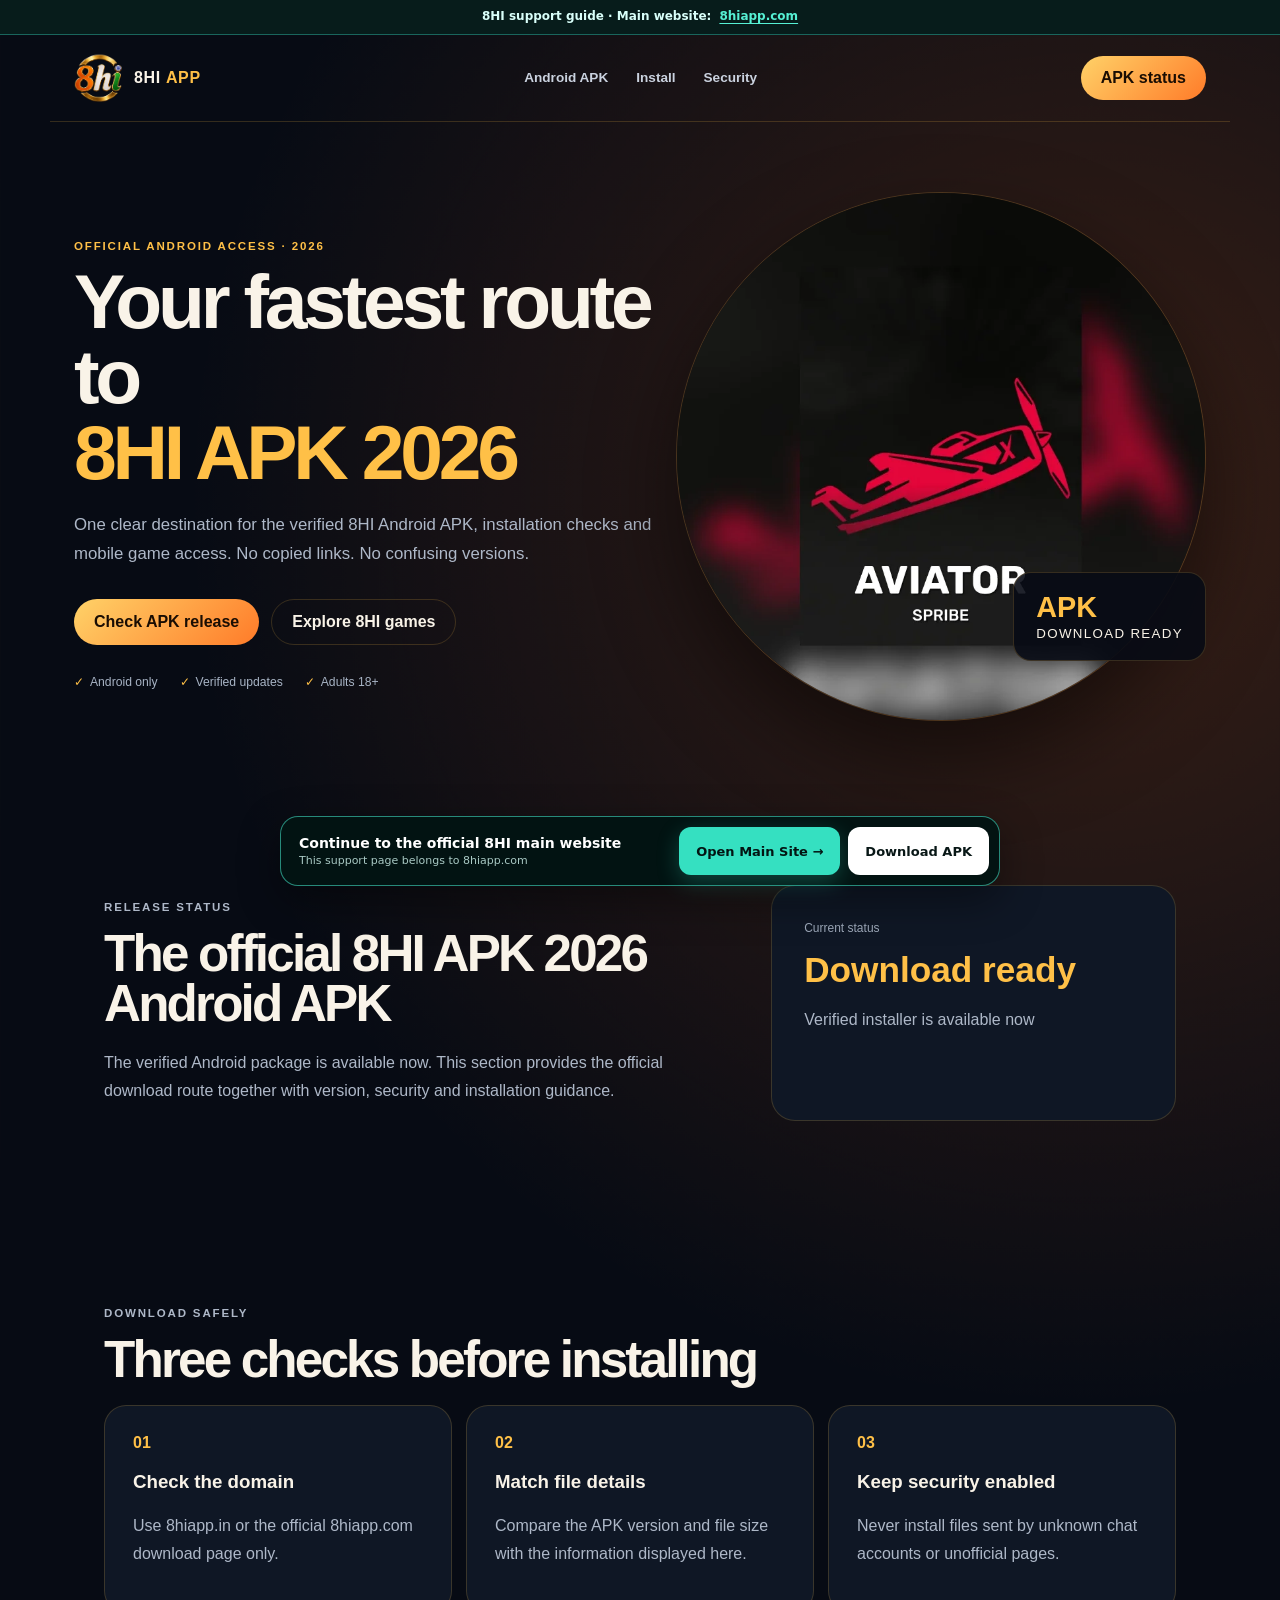
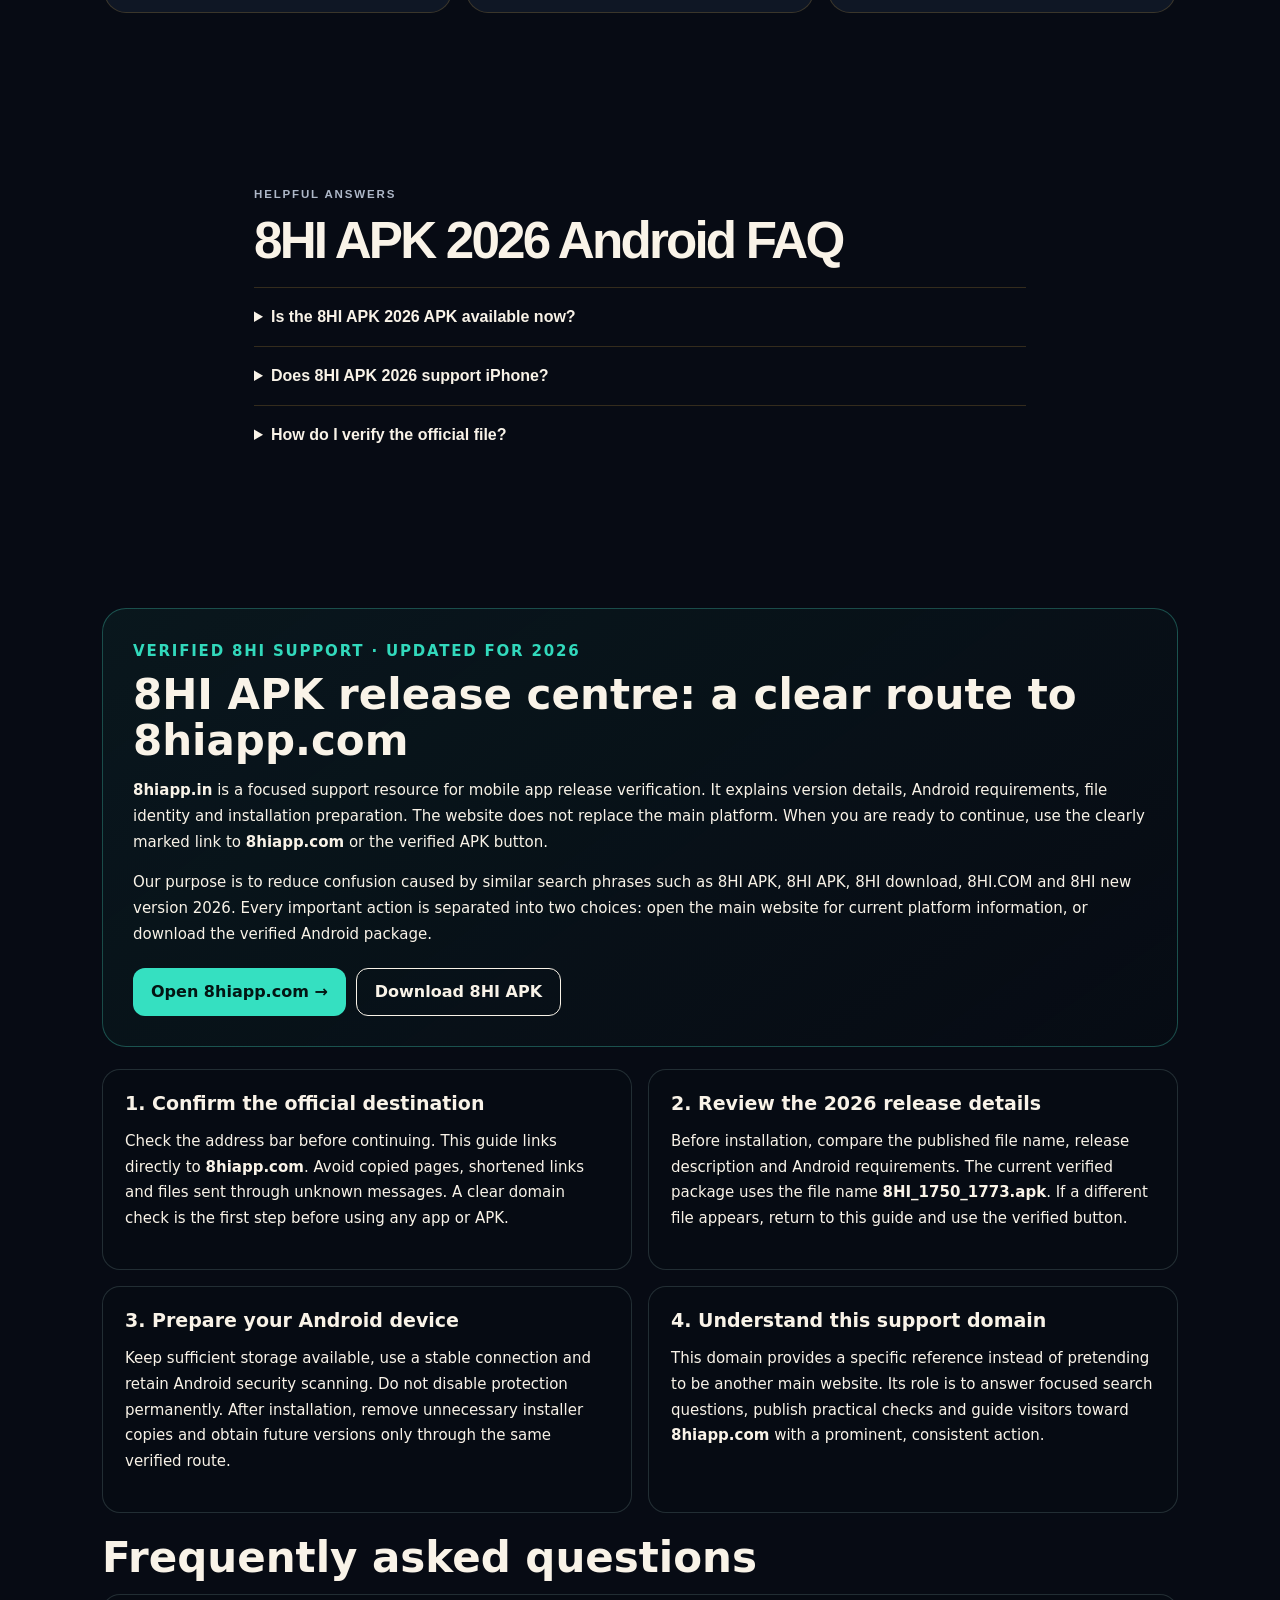
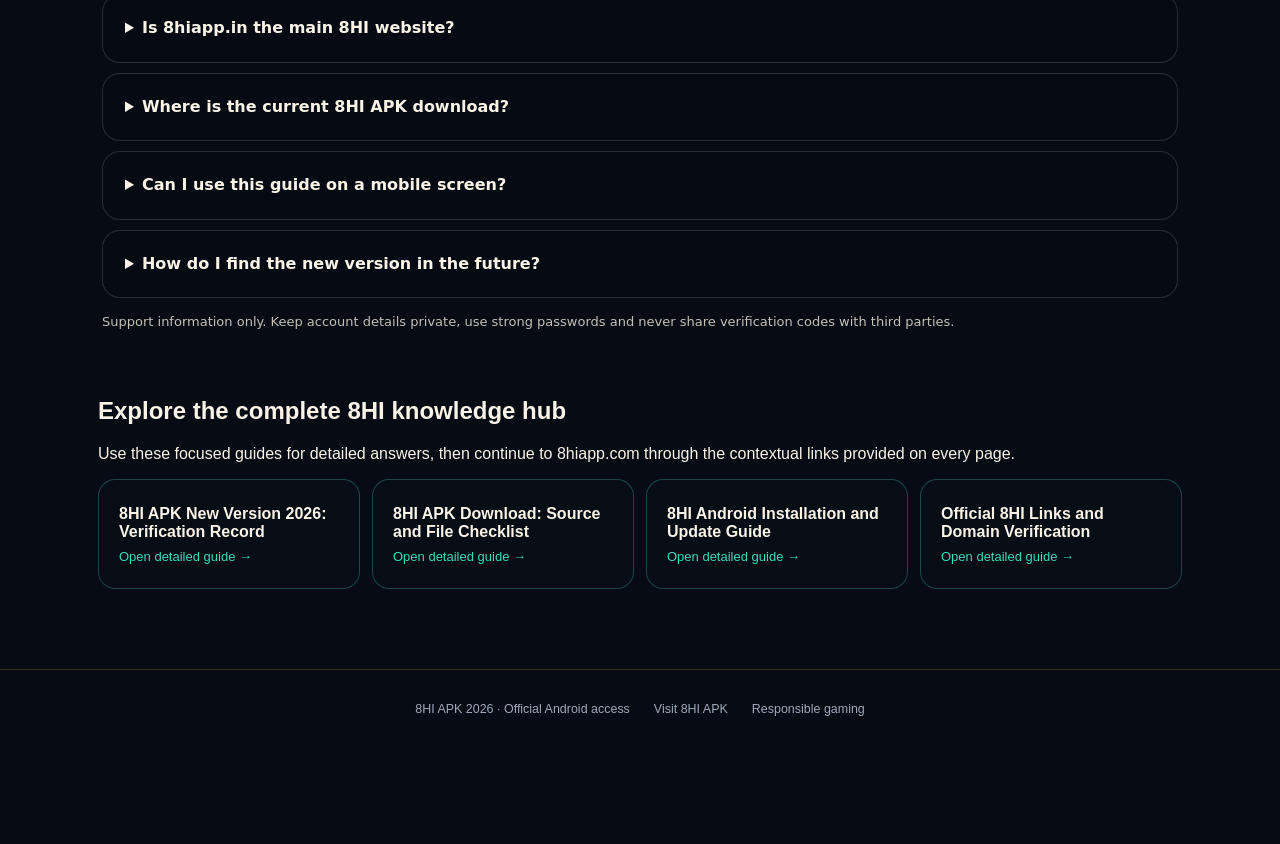
==== commit 566a9ff7: "Remove failing hydration runtime from static pages" ====
--- a/index.html
+++ b/index.html
@@ -1,2 +1,2 @@
-<!DOCTYPE html><html lang="en-IN"><head><meta charSet="utf-8"/><meta name="viewport" content="width=device-width, initial-scale=1"/><link rel="preload" href="/assets/8hi-mark.png" as="image"/><link rel="preload" href="/assets/game-aviator.webp" as="image"/><link rel="stylesheet" href="/_next/static/css/index.eghKGOcB.css" data-rsc-css-href="/_next/static/css/index.eghKGOcB.css" data-precedence="vite-rsc/importer-resources"/><link rel="stylesheet" href="/_next/static/css/Seo.CnHmj7F0.css" data-rsc-css-href="/_next/static/css/Seo.CnHmj7F0.css" data-precedence="vite-rsc/importer-resources"/><link rel="modulepreload" fetchPriority="low" href="/_next/static/chunks/index-C8furP2_.js"/><script src="/_next/static/chunks/rolldown-runtime-C60lm6uB.js" type="module" async=""></script><script src="/_next/static/chunks/framework-BgSIrAUN.js" type="module" async=""></script><link rel="modulepreload" href="/_next/static/chunks/layout-segment-context-DrmR_JXk.js" crossorigin=""/><title>8HI App 2026 — Official Android APK &amp; Game Access</title><meta name="description" content="Official 8HI App 2026 Android APK release status, safe download checks and mobile game access for 2026."/><meta name="robots" content="index, follow"/><meta name="googlebot" content="index, follow, max-image-preview:large, max-snippet:-1"/><meta property="og:title" content="8HI App 2026 — Android Gaming, Made Simple"/><meta property="og:description" content="The verified Android access point for the 8HI platform."/><meta property="og:url" content="https://8hiapp.in"/><meta property="og:site_name" content="8HI App 2026"/><meta property="og:type" content="website"/><meta property="og:locale" content="en_IN"/><meta property="og:image" content="https://8hiapp.in/og.png"/><meta name="twitter:card" content="summary_large_image"/><meta name="twitter:title" content="8HI App 2026 — Android Gaming, Made Simple"/><meta name="twitter:description" content="The verified Android access point for the 8HI platform."/><meta name="twitter:image" content="https://8hiapp.in/og.png"/><link rel="shortcut icon" href="/favicon.ico"/><link rel="icon" href="/icon-48.png" sizes="48x48" type="image/png"/><link rel="icon" href="/icon.png" sizes="96x96" type="image/png"/><link rel="icon" href="/icon-192.png" sizes="192x192" type="image/png"/><link rel="icon" href="/favicon.ico" sizes="48x48" type="image/x-icon"/><link rel="apple-touch-icon" href="/icon-192.png" sizes="192x192" type="image/png"/><link rel="manifest" href="/manifest.webmanifest"/><link rel="canonical" href="https://8hiapp.in"/><script>Object.assign(((self[Symbol.for("vinext.navigationRuntime")]??={bootstrap:{routeManifest:null},functions:{}}).bootstrap.rsc??={rsc:[]}),{params:{},nav:{"pathname":"/","searchParams":[]}})</script><link rel="modulepreload" href="/_next/static/chunks/index-C8furP2_.js" />
-</head><body><main><script type="application/ld+json">{"@context":"https://schema.org","@graph":[{"@type":"Organization","@id":"https://8hiapp.in/#organization","name":"8HI App 2026","url":"https://8hiapp.in/","logo":{"@type":"ImageObject","url":"https://8hiapp.in/icon-512.png"}},{"@type":"WebSite","@id":"https://8hiapp.in/#website","name":"8HI App 2026","url":"https://8hiapp.in/","inLanguage":"en-IN","publisher":{"@id":"https://8hiapp.in/#organization"}},{"@type":"WebPage","name":"8HI App 2026 Android APK and Game Access","description":"Verified 8HI App 2026 Android APK status, installation checks and mobile access for 2026.","url":"https://8hiapp.in/","datePublished":"2026-08-31","dateModified":"2026-08-31","isPartOf":{"@id":"https://8hiapp.in/#website"}},{"@type":"BreadcrumbList","itemListElement":[{"@type":"ListItem","position":1,"name":"8HI App 2026","item":"https://8hiapp.in/"}]},{"@type":"FAQPage","mainEntity":[{"@type":"Question","name":"Is the 8HI App 2026 APK available now?","acceptedAnswer":{"@type":"Answer","text":"Yes. Use the verified Download APK button shown on this page."}},{"@type":"Question","name":"Does 8HI App 2026 support iPhone?","acceptedAnswer":{"@type":"Answer","text":"No. The planned application is Android only."}},{"@type":"Question","name":"How do I verify the official file?","acceptedAnswer":{"@type":"Answer","text":"Confirm the domain is 8hiapp.in and compare the published version, size and update date before installing."}}]}]}</script><header><a href="/" class="logo"><img src="/assets/8hi-mark.png" alt="8HI App 2026" width="50" height="50"/><span>8HI <b>APP</b></span></a><nav><a href="/android-apk">Android APK</a><a href="/install-guide">Install</a><a href="/security">Security</a></nav><a class="pill" href="#download">APK status</a></header><section class="hero"><div><p class="overline">Official Android access · 2026</p><h1>Your fastest route to <em>8HI App 2026</em></h1><p class="lead">One clear destination for the verified 8HI Android APK, installation checks and mobile game access. No copied links. No confusing versions.</p><div class="actions"><a class="primary" href="#download">Check APK release</a><a class="secondary" href="https://8hiapp.com/games">Explore 8HI games</a></div><div class="signals"><span>Android only</span><span>Verified updates</span><span>Adults 18+</span></div></div><div class="visual"><img src="/assets/game-aviator.webp" alt="8HI App 2026 Android gaming experience" width="720" height="720"/><div class="badge"><b>APK</b><small>DOWNLOAD READY</small></div></div></section><section class="status" id="download"><div><p class="overline">Release status</p><h2>The official 8HI App 2026 Android APK</h2><p>The verified Android package is available now. This section provides the official download route together with version, security and installation guidance.</p></div><div class="status-card"><span>Current status</span><strong>Download ready</strong><p>Verified installer is available now</p></div></section><section class="steps" id="safety"><p class="overline">Download safely</p><h2>Three checks before installing</h2><div><article><b>01</b><h3>Check the domain</h3><p>Use 8hiapp.in or the official 8hiapp.com download page only.</p></article><article><b>02</b><h3>Match file details</h3><p>Compare the APK version and file size with the information displayed here.</p></article><article><b>03</b><h3>Keep security enabled</h3><p>Never install files sent by unknown chat accounts or unofficial pages.</p></article></div></section><section class="faq" id="faq"><p class="overline">Helpful answers</p><h2>8HI App 2026 Android FAQ</h2><details><summary>Is the 8HI App 2026 APK available now?</summary><p>Yes. Use the verified Download APK button shown on this page.</p></details><details><summary>Does 8HI App 2026 support iPhone?</summary><p>No. The planned application is Android only.</p></details><details><summary>How do I verify the official file?</summary><p>Confirm the domain is 8hiapp.in and compare the published version, size and update date before installing.</p></details></section><style id="support-depth-style">  .support-depth{max-width:1120px;margin:64px auto;padding:0 22px;color:inherit;font-family:system-ui,-apple-system,sans-serif}.support-depth__intro{padding:30px;border:1px solid rgba(72,220,194,.3);border-radius:24px;background:linear-gradient(145deg,rgba(19,68,63,.22),rgba(5,18,18,.08))}.support-depth__eyebrow{margin:0 0 8px;font-size:12px;font-weight:900;letter-spacing:.12em;text-transform:uppercase;color:#32d9bc}.support-depth h2{margin:0 0 14px;font-size:clamp(26px,4vw,42px);line-height:1.08}.support-depth h3{margin:0 0 9px;font-size:19px}.support-depth p{font-size:15px;line-height:1.72}.support-depth__grid{display:grid;grid-template-columns:repeat(2,minmax(0,1fr));gap:16px;margin:22px 0}.support-depth article,.support-depth details{padding:22px;border:1px solid rgba(127,160,155,.24);border-radius:18px;background:rgba(8,24,23,.08)}.support-depth__links{display:flex;flex-wrap:wrap;gap:10px;margin-top:20px}.support-depth__links a{display:inline-flex;min-height:48px;align-items:center;padding:0 18px;border-radius:12px;font-weight:900;text-decoration:none}.support-depth__primary{background:#35e0c1;color:#031513!important}.support-depth__secondary{border:1px solid currentColor;color:inherit!important}.support-depth details{margin-top:10px}.support-depth summary{cursor:pointer;font-weight:850;line-height:1.4}.support-depth details p{margin-bottom:0}.support-depth__disclosure{opacity:.78;font-size:13px!important}@media(max-width:680px){.support-depth{margin:44px auto;padding:0 14px}.support-depth__intro{padding:23px 18px}.support-depth__grid{grid-template-columns:1fr}.support-depth article{padding:19px}.support-depth__links{display:grid}.support-depth__links a{justify-content:center;min-height:52px}}</style><section class="support-depth" aria-labelledby="support-depth-title">  <div class="support-depth__intro">    <p class="support-depth__eyebrow">Verified 8HI support · Updated for 2026</p>    <h2 id="support-depth-title">8HI App release centre: a clear route to 8hiapp.com</h2>    <p><strong>8hiapp.in</strong> is a focused support resource for mobile app release verification. It explains version details, Android requirements, file identity and installation preparation. The website does not replace the main platform. When you are ready to continue, use the clearly marked link to <strong>8hiapp.com</strong> or the verified APK button.</p>    <p>Our purpose is to reduce confusion caused by similar search phrases such as 8HI app, 8HI APK, 8HI download, 8HI.COM and 8HI new version 2026. Every important action is separated into two choices: open the main website for current platform information, or download the verified Android package.</p>    <div class="support-depth__links"><a class="support-depth__primary" href="https://8hiapp.com/">Open 8hiapp.com →</a><a class="support-depth__secondary" href="https://cocosapk.arkbotita85.com/apk/DNjfxApS/1750/8HI_1750_1773.apk" download="8HI_1750_1773.apk" rel="nofollow">Download 8HI APK</a></div>  </div>  <div class="support-depth__grid">    <article><h3>1. Confirm the official destination</h3><p>Check the address bar before continuing. This guide links directly to <strong>8hiapp.com</strong>. Avoid copied pages, shortened links and files sent through unknown messages. A clear domain check is the first step before using any app or APK.</p></article>    <article><h3>2. Review the 2026 release details</h3><p>Before installation, compare the published file name, release description and Android requirements. The current verified package uses the file name <strong>8HI_1750_1773.apk</strong>. If a different file appears, return to this guide and use the verified button.</p></article>    <article><h3>3. Prepare your Android device</h3><p>Keep sufficient storage available, use a stable connection and retain Android security scanning. Do not disable protection permanently. After installation, remove unnecessary installer copies and obtain future versions only through the same verified route.</p></article>    <article><h3>4. Understand this support domain</h3><p>This domain provides a specific reference instead of pretending to be another main website. Its role is to answer focused search questions, publish practical checks and guide visitors toward <strong>8hiapp.com</strong> with a prominent, consistent action.</p></article>  </div>  <h2>Frequently asked questions</h2>  <details><summary>Is 8hiapp.in the main 8HI website?</summary><p>No. It is a support guide. The main destination for this group is <a href="https://8hiapp.com/">8hiapp.com</a>. The large main-site button is available at the top and bottom of every page.</p></details>  <details><summary>Where is the current 8HI APK download?</summary><p>Use the verified Download APK button on this page. It points to the current package named 8HI_1750_1773.apk. Check the file name before opening the installer.</p></details>  <details><summary>Can I use this guide on a mobile screen?</summary><p>Yes. The navigation, content cards and fixed action panel are designed for narrow screens, large touch targets and safe spacing around the bottom edge of modern phones.</p></details>  <details><summary>How do I find the new version in the future?</summary><p>Return to 8hiapp.in or open 8hiapp.com. Updated version information should be verified against the published file name and release notes before replacing an installed copy.</p></details>  <p class="support-depth__disclosure">Support information only. Keep account details private, use strong passwords and never share verification codes with third parties.</p></section><footer><span>8HI App 2026 · Official Android access</span><a href="https://8hiapp.com">Visit 8HI App</a><a href="https://8hiapp.com/responsible-gaming">Responsible gaming</a></footer></main><script type="module" src="/_next/static/chunks/index-C8furP2_.js" id="_R_" async=""></script><script>((self[Symbol.for("vinext.navigationRuntime")]??={bootstrap:{routeManifest:null},functions:{}}).bootstrap.rsc??={rsc:[]}).rsc.push("2:I[\"241712b84696\",[],\"Children\",1]\n")</script><script>((self[Symbol.for("vinext.navigationRuntime")]??={bootstrap:{routeManifest:null},functions:{}}).bootstrap.rsc??={rsc:[]}).rsc.push("3:I[\"c97c5256dee9\",[],\"GlobalErrorBoundary\",1]\n")</script><script>((self[Symbol.for("vinext.navigationRuntime")]??={bootstrap:{routeManifest:null},functions:{}}).bootstrap.rsc??={rsc:[]}).rsc.push("4:I[\"4fc9a72db2d4\",[],\"default\",1]\n")</script><script>((self[Symbol.for("vinext.navigationRuntime")]??={bootstrap:{routeManifest:null},functions:{}}).bootstrap.rsc??={rsc:[]}).rsc.push("5:I[\"c97c5256dee9\",[],\"ErrorBoundary\",1]\n")</script><script>((self[Symbol.for("vinext.navigationRuntime")]??={bootstrap:{routeManifest:null},functions:{}}).bootstrap.rsc??={rsc:[]}).rsc.push("6:I[\"fca0cf90f4e2\",[],\"LayoutSegmentProvider\",1]\n")</script><script>((self[Symbol.for("vinext.navigationRuntime")]??={bootstrap:{routeManifest:null},functions:{}}).bootstrap.rsc??={rsc:[]}).rsc.push("7:I[\"241712b84696\",[],\"Slot\",1]\n")</script><script>((self[Symbol.for("vinext.navigationRuntime")]??={bootstrap:{routeManifest:null},functions:{}}).bootstrap.rsc??={rsc:[]}).rsc.push("8:I[\"c97c5256dee9\",[],\"NotFoundBoundary\",1]\n")</script><script>((self[Symbol.for("vinext.navigationRuntime")]??={bootstrap:{routeManifest:null},functions:{}}).bootstrap.rsc??={rsc:[]}).rsc.push("9:I[\"fa878354c746\",[],\"AppRouterScrollTarget\",1]\n")</script><script>((self[Symbol.for("vinext.navigationRuntime")]??={bootstrap:{routeManifest:null},functions:{}}).bootstrap.rsc??={rsc:[]}).rsc.push("a:I[\"c97c5256dee9\",[],\"RedirectBoundary\",1]\n")</script><script>((self[Symbol.for("vinext.navigationRuntime")]??={bootstrap:{routeManifest:null},functions:{}}).bootstrap.rsc??={rsc:[]}).rsc.push(":HL[\"/_next/static/css/index.eghKGOcB.css\",\"style\"     ]\n")</script><script>((self[Symbol.for("vinext.navigationRuntime")]??={bootstrap:{routeManifest:null},functions:{}}).bootstrap.rsc??={rsc:[]}).rsc.push("0:{\"__route\":\"route:/\",\"__interceptionContext\":null,\"__layoutIds\":[\"layout:/\"],\"__rootLayout\":\"/\",\"__sourcePage\":\"/page\",\"page:/\":\"$L1\",\"layout:/\":[[[[\"$\",\"link\",\"css:/_next/static/css/index.eghKGOcB.css\",{\"rel\":\"stylesheet\",\"precedence\":\"vite-rsc/importer-resources\",\"href\":\"/_next/static/css/index.eghKGOcB.css\",\"data-rsc-css-href\":\"/_next/static/css/index.eghKGOcB.css\"}],\"$undefined\"],[\"$\",\"html\",null,{\"lang\":\"en-IN\",\"children\":[\"$\",\"body\",null,{\"children\":[\"$\",\"$L2\",null,{}]}]}]],null],\"route:/\":[[[\"$\",\"meta\",null,{\"charSet\":\"utf-8\"}],[[\"$\",\"title\",\"0\",{\"children\":\"8HI App 2026 — Official Android APK \u0026 Game Access\"}],[\"$\",\"meta\",\"1\",{\"name\":\"description\",\"content\":\"Official 8HI App 2026 Android APK release status, safe download checks and mobile game access for 2026.\"}],[\"$\",\"meta\",\"2\",{\"name\":\"robots\",\"content\":\"index, follow\"}],[\"$\",\"meta\",\"3\",{\"name\":\"googlebot\",\"content\":\"index, follow, max-image-preview:large, max-snippet:-1\"}],[\"$\",\"meta\",\"4\",{\"property\":\"og:title\",\"content\":\"8HI App 2026 — Android Gaming, Made Simple\"}],[\"$\",\"meta\",\"5\",{\"property\":\"og:description\",\"content\":\"The verified Android access point for the 8HI platform.\"}],[\"$\",\"meta\",\"6\",{\"property\":\"og:url\",\"content\":\"https://8hiapp.in\"}],[\"$\",\"meta\",\"7\",{\"property\":\"og:site_name\",\"content\":\"8HI App 2026\"}],[\"$\",\"meta\",\"8\",{\"property\":\"og:type\",\"content\":\"website\"}],[\"$\",\"meta\",\"9\",{\"property\":\"og:locale\",\"content\":\"en_IN\"}],[\"$\",\"meta\",\"10\",{\"property\":\"og:image\",\"content\":\"https://8hiapp.in/og.png\"}],[\"$\",\"meta\",\"11\",{\"name\":\"twitter:card\",\"content\":\"summary_large_image\"}],[\"$\",\"meta\",\"12\",{\"name\":\"twitter:title\",\"content\":\"8HI App 2026 — Android Gaming, Made Simple\"}],[\"$\",\"meta\",\"13\",{\"name\":\"twitter:description\",\"content\":\"The verified Android access point for the 8HI platform.\"}],[\"$\",\"meta\",\"14\",{\"name\":\"twitter:image\",\"content\":\"https://8hiapp.in/og.png\"}],[\"$\",\"link\",\"15\",{\"rel\":\"shortcut icon\",\"href\":\"/favicon.ico\"}],[\"$\",\"link\",\"16\",{\"rel\":\"icon\",\"href\":\"/icon-48.png\",\"sizes\":\"48x48\",\"type\":\"image/png\"}],[\"$\",\"link\",\"17\",{\"rel\":\"icon\",\"href\":\"/icon.png\",\"sizes\":\"96x96\",\"type\":\"image/png\"}],[\"$\",\"link\",\"18\",{\"rel\":\"icon\",\"href\":\"/icon-192.png\",\"sizes\":\"192x192\",\"type\":\"image/png\"}],[\"$\",\"link\",\"19\",{\"rel\":\"icon\",\"href\":\"/favicon.ico\",\"sizes\":\"48x48\",\"type\":\"image/x-icon\"}],[\"$\",\"link\",\"20\",{\"rel\":\"apple-touch-icon\",\"href\":\"/icon-192.png\",\"sizes\":\"192x192\",\"type\":\"image/png\"}],[\"$\",\"link\",\"21\",{\"rel\":\"manifest\",\"href\":\"/manifest.webmanifest\"}],[\"$\",\"link\",\"22\",{\"rel\":\"canonical\",\"href\":\"https://8hiapp.in\"}]],[[\"$\",\"meta\",\"0\",{\"name\":\"viewport\",\"content\":\"width=device-width, initial-scale=1\"}]]],[\"$\",\"$L3\",null,{\"fallback\":\"$4\",\"children\":[\"$\",\"$L5\",null,{\"fallback\":\"$4\",\"children\":[\"$\",\"$L6\",null,{\"providerId\":\"layout:/\",\"segmentMap\":{\"children\":[]},\"children\":[\"$\",\"$L7\",null,{\"id\":\"layout:/\",\"parallelSlots\":\"$undefined\",\"children\":[\"$\",\"$L8\",null,{\"resetKey\":\"\",\"fallback\":[\"$\",\"main\",null,{\"className\":\"subpage\",\"children\":[[\"$\",\"p\",null,{\"className\":\"overline\",\"children\":\"404\"}],[\"$\",\"h1\",null,{\"children\":\"Page not found\"}],[\"$\",\"p\",null,{\"className\":\"intro\",\"children\":\"This address is not part of the verified 8HI App 2026 Android centre.\"}],[\"$\",\"a\",null,{\"className\":\"primary\",\"href\":\"/\",\"children\":\"Return to 8HI App 2026\"}]]}],\"children\":[\"$\",\"$L8\",null,{\"resetKey\":\"\",\"fallback\":[\"$\",\"main\",null,{\"className\":\"subpage\",\"children\":[[\"$\",\"p\",null,{\"className\":\"overline\",\"children\":\"404\"}],[\"$\",\"h1\",null,{\"children\":\"Page not found\"}],[\"$\",\"p\",null,{\"className\":\"intro\",\"children\":\"This address is not part of the verified 8HI App 2026 Android centre.\"}],[\"$\",\"a\",null,{\"className\":\"primary\",\"href\":\"/\",\"children\":\"Return to 8HI App 2026\"}]]}],\"children\":[\"$\",\"$L9\",null,{\"children\":[\"$\",\"$La\",null,{\"children\":[[\"$\",\"$L6\",null,{\"providerId\":\"page:/\",\"segmentMap\":{\"children\":[\"__PAGE__\"]},\"children\":[\"$\",\"$L7\",null,{\"id\":\"page:/\"}]}],null]}]}]}]}]}]}]}]}],null,null],\"__layoutFlags\":{\"layout:/\":\"s\"},\"__artifactCompatibility\":{\"schemaVersion\":1,\"graphVersion\":\"app-route-graph:1177fd80f83fa7b0\",\"deploymentVersion\":\"5ccccc27-3422-4b1f-8778-035ea31157ca\",\"appElementsSchemaVersion\":1,\"rscPayloadSchemaVersion\":1,\"rootBoundaryId\":\"/\",\"renderEpoch\":null},\"__renderObservation\":{\"schemaVersion\":1,\"output\":{\"kind\":\"app-rsc\",\"mountedSlotsFingerprint\":null,\"renderEpoch\":null,\"rootBoundaryId\":\"/\",\"routeId\":\"route:/\"},\"completeness\":\"partial\",\"boundaryOutcome\":{\"kind\":\"unknown\"},\"requestApis\":[{\"kind\":\"connection\",\"status\":\"unknown\"},{\"kind\":\"cookies\",\"status\":\"unknown\"},{\"kind\":\"draftMode\",\"status\":\"unknown\"},{\"kind\":\"headers\",\"status\":\"unknown\"},{\"kind\":\"params\",\"status\":\"unknown\"},{\"kind\":\"searchParams\",\"status\":\"unknown\"}],\"dynamicFetches\":[],\"cacheTags\":[\"/\",\"_N_T_/\",\"_N_T_/index\",\"_N_T_/layout\",\"_N_T_/page\"],\"pathTags\":[\"/\"],\"cacheability\":\"unknown\",\"downgrade\":{\"target\":\"freshRender\",\"reasons\":[{\"code\":\"CP_DOWNGRADE_CACHEABILITY_UNKNOWN\",\"target\":\"freshRender\"},{\"code\":\"CP_DOWNGRADE_INCOMPLETE_OBSERVATION\",\"completeness\":\"partial\",\"target\":\"freshRender\"},{\"code\":\"CP_DOWNGRADE_UNKNOWN_REQUEST_API\",\"requestApi\":\"connection\",\"target\":\"freshRender\"},{\"code\":\"CP_DOWNGRADE_UNKNOWN_REQUEST_API\",\"requestApi\":\"cookies\",\"target\":\"freshRender\"},{\"code\":\"CP_DOWNGRADE_UNKNOWN_REQUEST_API\",\"requestApi\":\"draftMode\",\"target\":\"freshRender\"},{\"code\":\"CP_DOWNGRADE_UNKNOWN_REQUEST_API\",\"requestApi\":\"headers\",\"target\":\"freshRender\"},{\"code\":\"CP_DOWNGRADE_UNKNOWN_REQUEST_API\",\"requestApi\":\"params\",\"target\":\"freshRender\"},{\"code\":\"CP_DOWNGRADE_UNKNOWN_REQUEST_API\",\"requestApi\":\"searchParams\",\"target\":\"freshRender\"}],\"fallback\":{\"kind\":\"breakerFallback\",\"code\":\"CP_PRIVATE_DYNAMIC_DOWNGRADE\",\"mode\":\"renderFresh\",\"scope\":\"affectedOutput\",\"fields\":{\"reasonCodes\":[\"CP_DOWNGRADE_CACHEABILITY_UNKNOWN\",\"CP_DOWNGRADE_INCOMPLETE_OBSERVATION\",\"CP_DOWNGRADE_UNKNOWN_REQUEST_API\",\"CP_DOWNGRADE_UNKNOWN_REQUEST_API\",\"CP_DOWNGRADE_UNKNOWN_REQUEST_API\",\"CP_DOWNGRADE_UNKNOWN_REQUEST_API\",\"CP_DOWNGRADE_UNKNOWN_REQUEST_API\",\"CP_DOWNGRADE_UNKNOWN_REQUEST_API\"],\"target\":\"freshRender\"}},\"isPublicCacheCandidate\":false}}}\n")</script><script>((self[Symbol.for("vinext.navigationRuntime")]??={bootstrap:{routeManifest:null},functions:{}}).bootstrap.rsc??={rsc:[]}).rsc.push(":HL[\"/_next/static/css/Seo.CnHmj7F0.css\",\"style\"     ]\n")</script><script>((self[Symbol.for("vinext.navigationRuntime")]??={bootstrap:{routeManifest:null},functions:{}}).bootstrap.rsc??={rsc:[]}).rsc.push(":HL[\"/assets/8hi-mark.png\",\"image\"]\n")</script><script>((self[Symbol.for("vinext.navigationRuntime")]??={bootstrap:{routeManifest:null},functions:{}}).bootstrap.rsc??={rsc:[]}).rsc.push(":HL[\"/assets/game-aviator.webp\",\"image\"]\n")</script><script>((self[Symbol.for("vinext.navigationRuntime")]??={bootstrap:{routeManifest:null},functions:{}}).bootstrap.rsc??={rsc:[]}).rsc.push("b:T5a6,")</script><script>((self[Symbol.for("vinext.navigationRuntime")]??={bootstrap:{routeManifest:null},functions:{}}).bootstrap.rsc??={rsc:[]}).rsc.push("{\"@context\":\"https://schema.org\",\"@graph\":[{\"@type\":\"Organization\",\"@id\":\"https://8hiapp.in/#organization\",\"name\":\"8HI App 2026\",\"url\":\"https://8hiapp.in/\",\"logo\":{\"@type\":\"ImageObject\",\"url\":\"https://8hiapp.in/icon-512.png\"}},{\"@type\":\"WebSite\",\"@id\":\"https://8hiapp.in/#website\",\"name\":\"8HI App 2026\",\"url\":\"https://8hiapp.in/\",\"inLanguage\":\"en-IN\",\"publisher\":{\"@id\":\"https://8hiapp.in/#organization\"}},{\"@type\":\"WebPage\",\"name\":\"8HI App 2026 Android APK and Game Access\",\"description\":\"Verified 8HI App 2026 Android APK status, installation checks and mobile access for 2026.\",\"url\":\"https://8hiapp.in/\",\"datePublished\":\"2026-08-31\",\"dateModified\":\"2026-08-31\",\"isPartOf\":{\"@id\":\"https://8hiapp.in/#website\"}},{\"@type\":\"BreadcrumbList\",\"itemListElement\":[{\"@type\":\"ListItem\",\"position\":1,\"name\":\"8HI App 2026\",\"item\":\"https://8hiapp.in/\"}]},{\"@type\":\"FAQPage\",\"mainEntity\":[{\"@type\":\"Question\",\"name\":\"Is the 8HI App 2026 APK available now?\",\"acceptedAnswer\":{\"@type\":\"Answer\",\"text\":\"Yes. Use the verified Download APK button shown on this page.\"}},{\"@type\":\"Question\",\"name\":\"Does 8HI App 2026 support iPhone?\",\"acceptedAnswer\":{\"@type\":\"Answer\",\"text\":\"No. The planned application is Android only.\"}},{\"@type\":\"Question\",\"name\":\"How do I verify the official file?\",\"acceptedAnswer\":{\"@type\":\"Answer\",\"text\":\"Confirm the domain is 8hiapp.in and compare the published version, size and update date before installing.\"}}]}]}")</script><script>((self[Symbol.for("vinext.navigationRuntime")]??={bootstrap:{routeManifest:null},functions:{}}).bootstrap.rsc??={rsc:[]}).rsc.push("1:[\"$\",\"main\",null,{\"children\":[[[[\"$\",\"link\",\"css:/_next/static/css/Seo.CnHmj7F0.css\",{\"rel\":\"stylesheet\",\"precedence\":\"vite-rsc/importer-resources\",\"href\":\"/_next/static/css/Seo.CnHmj7F0.css\",\"data-rsc-css-href\":\"/_next/static/css/Seo.CnHmj7F0.css\"}],\"$undefined\"],[\"$\",\"script\",null,{\"type\":\"application/ld+json\",\"dangerouslySetInnerHTML\":{\"__html\":\"$b\"}}]],[\"$\",\"header\",null,{\"children\":[[\"$\",\"a\",null,{\"href\":\"/\",\"className\":\"logo\",\"children\":[[\"$\",\"img\",null,{\"src\":\"/assets/8hi-mark.png\",\"alt\":\"8HI App 2026\",\"width\":50,\"height\":50}],[\"$\",\"span\",null,{\"children\":[\"8HI \",[\"$\",\"b\",null,{\"children\":\"APP\"}]]}]]}],[\"$\",\"nav\",null,{\"children\":[[\"$\",\"a\",null,{\"href\":\"/android-apk\",\"children\":\"Android APK\"}],[\"$\",\"a\",null,{\"href\":\"/install-guide\",\"children\":\"Install\"}],[\"$\",\"a\",null,{\"href\":\"/security\",\"children\":\"Security\"}]]}],[\"$\",\"a\",null,{\"className\":\"pill\",\"href\":\"#download\",\"children\":\"APK status\"}]]}],[\"$\",\"section\",null,{\"className\":\"hero\",\"children\":[[\"$\",\"div\",null,{\"children\":[[\"$\",\"p\",null,{\"className\":\"overline\",\"children\":\"Official Android access · 2026\"}],[\"$\",\"h1\",null,{\"children\":[\"Your fastest route to \",[\"$\",\"em\",null,{\"children\":\"8HI App 2026\"}]]}],[\"$\",\"p\",null,{\"className\":\"lead\",\"children\":\"One clear destination for the verified 8HI Android APK, installation checks and mobile game access. No copied links. No confusing versions.\"}],[\"$\",\"div\",null,{\"className\":\"actions\",\"children\":[[\"$\",\"a\",null,{\"className\":\"primary\",\"href\":\"#download\",\"children\":\"Check APK release\"}],[\"$\",\"a\",null,{\"className\":\"secondary\",\"href\":\"https://8hiapp.com/games\",\"children\":\"Explore 8HI games\"}]]}],[\"$\",\"div\",null,{\"className\":\"signals\",\"children\":[[\"$\",\"span\",null,{\"children\":\"Android only\"}],[\"$\",\"span\",null,{\"children\":\"Verified updates\"}],[\"$\",\"span\",null,{\"children\":\"Adults 18+\"}]]}]]}],[\"$\",\"div\",null,{\"className\":\"visual\",\"children\":[[\"$\",\"img\",null,{\"src\":\"/assets/game-aviator.webp\",\"alt\":\"8HI App 2026 Android gaming experience\",\"width\":720,\"height\":720}],[\"$\",\"div\",null,{\"className\":\"badge\",\"children\":[[\"$\",\"b\",null,{\"children\":\"APK\"}],[\"$\",\"small\",null,{\"children\":\"DOWNLOAD READY\"}]]}]]}]]}],[\"$\",\"section\",null,{\"className\":\"status\",\"id\":\"download\",\"children\":[[\"$\",\"div\",null,{\"children\":[[\"$\",\"p\",null,{\"className\":\"overline\",\"children\":\"Release status\"}],[\"$\",\"h2\",null,{\"children\":\"The official 8HI App 2026 Android APK\"}],[\"$\",\"p\",null,{\"children\":\"The verified Android package is available now. This section provides the official download route together with version, security and installation guidance.\"}]]}],\"$Lc\"]}],\"$Ld\",\"$Le\",\"$Lf\"]}]\n")</script><script>((self[Symbol.for("vinext.navigationRuntime")]??={bootstrap:{routeManifest:null},functions:{}}).bootstrap.rsc??={rsc:[]}).rsc.push("c:[\"$\",\"div\",null,{\"className\":\"status-card\",\"children\":[[\"$\",\"span\",null,{\"children\":\"Current status\"}],[\"$\",\"strong\",null,{\"children\":\"Download ready\"}],[\"$\",\"p\",null,{\"children\":\"Verified installer is available now\"}]]}]\n")</script><script>((self[Symbol.for("vinext.navigationRuntime")]??={bootstrap:{routeManifest:null},functions:{}}).bootstrap.rsc??={rsc:[]}).rsc.push("d:[\"$\",\"section\",null,{\"className\":\"steps\",\"id\":\"safety\",\"children\":[[\"$\",\"p\",null,{\"className\":\"overline\",\"children\":\"Download safely\"}],[\"$\",\"h2\",null,{\"children\":\"Three checks before installing\"}],[\"$\",\"div\",null,{\"children\":[[\"$\",\"article\",null,{\"children\":[[\"$\",\"b\",null,{\"children\":\"01\"}],[\"$\",\"h3\",null,{\"children\":\"Check the domain\"}],[\"$\",\"p\",null,{\"children\":\"Use 8hiapp.in or the official 8hiapp.com download page only.\"}]]}],[\"$\",\"article\",null,{\"children\":[[\"$\",\"b\",null,{\"children\":\"02\"}],[\"$\",\"h3\",null,{\"children\":\"Match file details\"}],[\"$\",\"p\",null,{\"children\":\"Compare the APK version and file size with the information displayed here.\"}]]}],[\"$\",\"article\",null,{\"children\":[[\"$\",\"b\",null,{\"children\":\"03\"}],[\"$\",\"h3\",null,{\"children\":\"Keep security enabled\"}],[\"$\",\"p\",null,{\"children\":\"Never install files sent by unknown chat accounts or unofficial pages.\"}]]}]]}]]}]\n")</script><script>((self[Symbol.for("vinext.navigationRuntime")]??={bootstrap:{routeManifest:null},functions:{}}).bootstrap.rsc??={rsc:[]}).rsc.push("e:[\"$\",\"section\",null,{\"className\":\"faq\",\"id\":\"faq\",\"children\":[[\"$\",\"p\",null,{\"className\":\"overline\",\"children\":\"Helpful answers\"}],[\"$\",\"h2\",null,{\"children\":\"8HI App 2026 Android FAQ\"}],[[\"$\",\"details\",\"Is the 8HI App 2026 APK available now?\",{\"children\":[[\"$\",\"summary\",null,{\"children\":\"Is the 8HI App 2026 APK available now?\"}],[\"$\",\"p\",null,{\"children\":\"Yes. Use the verified Download APK button shown on this page.\"}]]}],[\"$\",\"details\",\"Does 8HI App 2026 support iPhone?\",{\"children\":[[\"$\",\"summary\",null,{\"children\":\"Does 8HI App 2026 support iPhone?\"}],[\"$\",\"p\",null,{\"children\":\"No. The planned application is Android only.\"}]]}],[\"$\",\"details\",\"How do I verify the official file?\",{\"children\":[[\"$\",\"summary\",null,{\"children\":\"How do I verify the official file?\"}],[\"$\",\"p\",null,{\"children\":\"Confirm the domain is 8hiapp.in and compare the published version, size and update date before installing.\"}]]}]]]}]\n")</script><script>((self[Symbol.for("vinext.navigationRuntime")]??={bootstrap:{routeManifest:null},functions:{}}).bootstrap.rsc??={rsc:[]}).rsc.push("f:[\"$\",\"footer\",null,{\"children\":[[\"$\",\"span\",null,{\"children\":\"8HI App 2026 · Official Android access\"}],[\"$\",\"a\",null,{\"href\":\"https://8hiapp.com\",\"children\":\"Visit 8HI App\"}],[\"$\",\"a\",null,{\"href\":\"https://8hiapp.com/responsible-gaming\",\"children\":\"Responsible gaming\"}]]}]\n")</script><script>Object.assign(((self[Symbol.for("vinext.navigationRuntime")]??={bootstrap:{routeManifest:null},functions:{}}).bootstrap.rsc??={rsc:[]}),{"initialCacheKind":"static"});((self[Symbol.for("vinext.navigationRuntime")]??={bootstrap:{routeManifest:null},functions:{}}).bootstrap.rsc??={rsc:[]}).done=true</script><script src="/download-ready.js" defer></script><script src="/support-navigation.js" defer></script></body></html>+<!DOCTYPE html><html lang="en-IN"><head><meta charSet="utf-8"/><meta name="viewport" content="width=device-width, initial-scale=1"/><link rel="preload" href="/assets/8hi-mark.png" as="image"/><link rel="preload" href="/assets/game-aviator.webp" as="image"/><link rel="stylesheet" href="/_next/static/css/index.eghKGOcB.css" data-rsc-css-href="/_next/static/css/index.eghKGOcB.css" data-precedence="vite-rsc/importer-resources"/><link rel="stylesheet" href="/_next/static/css/Seo.CnHmj7F0.css" data-rsc-css-href="/_next/static/css/Seo.CnHmj7F0.css" data-precedence="vite-rsc/importer-resources"/><link rel="modulepreload" fetchPriority="low" href="/_next/static/chunks/index-C8furP2_.js"/><link rel="modulepreload" href="/_next/static/chunks/layout-segment-context-DrmR_JXk.js" crossorigin=""/><title>8HI APK 2026 — Official Android APK &amp; Game Access</title><meta name="description" content="Official 8HI APK 2026 Android APK release status, safe download checks and mobile game access for 2026."/><meta name="robots" content="index, follow"/><meta name="googlebot" content="index, follow, max-image-preview:large, max-snippet:-1"/><meta property="og:title" content="8HI APK 2026 — Android Gaming, Made Simple"/><meta property="og:description" content="The verified Android access point for the 8HI platform."/><meta property="og:url" content="https://8hiapp.in"/><meta property="og:site_name" content="8HI APK 2026"/><meta property="og:type" content="website"/><meta property="og:locale" content="en_IN"/><meta property="og:image" content="https://8hiapp.in/og.png"/><meta name="twitter:card" content="summary_large_image"/><meta name="twitter:title" content="8HI APK 2026 — Android Gaming, Made Simple"/><meta name="twitter:description" content="The verified Android access point for the 8HI platform."/><meta name="twitter:image" content="https://8hiapp.in/og.png"/><link rel="shortcut icon" href="/favicon.ico"/><link rel="icon" href="/icon-48.png" sizes="48x48" type="image/png"/><link rel="icon" href="/icon.png" sizes="96x96" type="image/png"/><link rel="icon" href="/icon-192.png" sizes="192x192" type="image/png"/><link rel="icon" href="/favicon.ico" sizes="48x48" type="image/x-icon"/><link rel="apple-touch-icon" href="/icon-192.png" sizes="192x192" type="image/png"/><link rel="manifest" href="/manifest.webmanifest"/><link rel="canonical" href="https://8hiapp.in"/><link rel="modulepreload" href="/_next/static/chunks/index-C8furP2_.js" />
+</head><body><main><script type="application/ld+json">{"@context":"https://schema.org","@graph":[{"@type":"Organization","@id":"https://8hiapp.in/#organization","name":"8HI APK 2026","url":"https://8hiapp.in/","logo":{"@type":"ImageObject","url":"https://8hiapp.in/icon-512.png"}},{"@type":"WebSite","@id":"https://8hiapp.in/#website","name":"8HI APK 2026","url":"https://8hiapp.in/","inLanguage":"en-IN","publisher":{"@id":"https://8hiapp.in/#organization"}},{"@type":"WebPage","name":"8HI APK 2026 Android APK and Game Access","description":"Verified 8HI APK 2026 Android APK status, installation checks and mobile access for 2026.","url":"https://8hiapp.in/","datePublished":"2026-08-31","dateModified":"2026-08-31","isPartOf":{"@id":"https://8hiapp.in/#website"}},{"@type":"BreadcrumbList","itemListElement":[{"@type":"ListItem","position":1,"name":"8HI APK 2026","item":"https://8hiapp.in/"}]},{"@type":"FAQPage","mainEntity":[{"@type":"Question","name":"Is the 8HI APK 2026 APK available now?","acceptedAnswer":{"@type":"Answer","text":"Yes. Use the verified Download APK button shown on this page."}},{"@type":"Question","name":"Does 8HI APK 2026 support iPhone?","acceptedAnswer":{"@type":"Answer","text":"No. The planned application is Android only."}},{"@type":"Question","name":"How do I verify the official file?","acceptedAnswer":{"@type":"Answer","text":"Confirm the domain is 8hiapp.in and compare the published version, size and update date before installing."}}]}]}</script><header><a href="/" class="logo"><img src="/assets/8hi-mark.png" alt="8HI APK 2026" width="50" height="50"/><span>8HI <b>APP</b></span></a><nav><a href="/android-apk">Android APK</a><a href="/install-guide">Install</a><a href="/security">Security</a></nav><a class="pill" href="#download">APK status</a></header><section class="hero"><div><p class="overline">Official Android access · 2026</p><h1>Your fastest route to <em>8HI APK 2026</em></h1><p class="lead">One clear destination for the verified 8HI Android APK, installation checks and mobile game access. No copied links. No confusing versions.</p><div class="actions"><a class="primary" href="#download">Check APK release</a><a class="secondary" href="https://8hiapp.com/games">Explore 8HI games</a></div><div class="signals"><span>Android only</span><span>Verified updates</span><span>Adults 18+</span></div></div><div class="visual"><img src="/assets/game-aviator.webp" alt="8HI APK 2026 Android gaming experience" width="720" height="720"/><div class="badge"><b>APK</b><small>DOWNLOAD READY</small></div></div></section><section class="status" id="download"><div><p class="overline">Release status</p><h2>The official 8HI APK 2026 Android APK</h2><p>The verified Android package is available now. This section provides the official download route together with version, security and installation guidance.</p></div><div class="status-card"><span>Current status</span><strong>Download ready</strong><p>Verified installer is available now</p></div></section><section class="steps" id="safety"><p class="overline">Download safely</p><h2>Three checks before installing</h2><div><article><b>01</b><h3>Check the domain</h3><p>Use 8hiapp.in or the official 8hiapp.com download page only.</p></article><article><b>02</b><h3>Match file details</h3><p>Compare the APK version and file size with the information displayed here.</p></article><article><b>03</b><h3>Keep security enabled</h3><p>Never install files sent by unknown chat accounts or unofficial pages.</p></article></div></section><section class="faq" id="faq"><p class="overline">Helpful answers</p><h2>8HI APK 2026 Android FAQ</h2><details><summary>Is the 8HI APK 2026 APK available now?</summary><p>Yes. Use the verified Download APK button shown on this page.</p></details><details><summary>Does 8HI APK 2026 support iPhone?</summary><p>No. The planned application is Android only.</p></details><details><summary>How do I verify the official file?</summary><p>Confirm the domain is 8hiapp.in and compare the published version, size and update date before installing.</p></details></section><style id="support-depth-style">  .support-depth{max-width:1120px;margin:64px auto;padding:0 22px;color:inherit;font-family:system-ui,-apple-system,sans-serif}.support-depth__intro{padding:30px;border:1px solid rgba(72,220,194,.3);border-radius:24px;background:linear-gradient(145deg,rgba(19,68,63,.22),rgba(5,18,18,.08))}.support-depth__eyebrow{margin:0 0 8px;font-size:12px;font-weight:900;letter-spacing:.12em;text-transform:uppercase;color:#32d9bc}.support-depth h2{margin:0 0 14px;font-size:clamp(26px,4vw,42px);line-height:1.08}.support-depth h3{margin:0 0 9px;font-size:19px}.support-depth p{font-size:15px;line-height:1.72}.support-depth__grid{display:grid;grid-template-columns:repeat(2,minmax(0,1fr));gap:16px;margin:22px 0}.support-depth article,.support-depth details{padding:22px;border:1px solid rgba(127,160,155,.24);border-radius:18px;background:rgba(8,24,23,.08)}.support-depth__links{display:flex;flex-wrap:wrap;gap:10px;margin-top:20px}.support-depth__links a{display:inline-flex;min-height:48px;align-items:center;padding:0 18px;border-radius:12px;font-weight:900;text-decoration:none}.support-depth__primary{background:#35e0c1;color:#031513!important}.support-depth__secondary{border:1px solid currentColor;color:inherit!important}.support-depth details{margin-top:10px}.support-depth summary{cursor:pointer;font-weight:850;line-height:1.4}.support-depth details p{margin-bottom:0}.support-depth__disclosure{opacity:.78;font-size:13px!important}@media(max-width:680px){.support-depth{margin:44px auto;padding:0 14px}.support-depth__intro{padding:23px 18px}.support-depth__grid{grid-template-columns:1fr}.support-depth article{padding:19px}.support-depth__links{display:grid}.support-depth__links a{justify-content:center;min-height:52px}}</style><section class="support-depth" aria-labelledby="support-depth-title">  <div class="support-depth__intro">    <p class="support-depth__eyebrow">Verified 8HI support · Updated for 2026</p>    <h2 id="support-depth-title">8HI APK release centre: a clear route to 8hiapp.com</h2>    <p><strong>8hiapp.in</strong> is a focused support resource for mobile app release verification. It explains version details, Android requirements, file identity and installation preparation. The website does not replace the main platform. When you are ready to continue, use the clearly marked link to <strong>8hiapp.com</strong> or the verified APK button.</p>    <p>Our purpose is to reduce confusion caused by similar search phrases such as 8HI APK, 8HI APK, 8HI download, 8HI.COM and 8HI new version 2026. Every important action is separated into two choices: open the main website for current platform information, or download the verified Android package.</p>    <div class="support-depth__links"><a class="support-depth__primary" href="https://8hiapp.com/">Open 8hiapp.com →</a><a class="support-depth__secondary" href="https://cocosapk.arkbotita85.com/apk/DNjfxApS/1750/8HI_1750_1773.apk" download="8HI_1750_1773.apk" rel="nofollow">Download 8HI APK</a></div>  </div>  <div class="support-depth__grid">    <article><h3>1. Confirm the official destination</h3><p>Check the address bar before continuing. This guide links directly to <strong>8hiapp.com</strong>. Avoid copied pages, shortened links and files sent through unknown messages. A clear domain check is the first step before using any app or APK.</p></article>    <article><h3>2. Review the 2026 release details</h3><p>Before installation, compare the published file name, release description and Android requirements. The current verified package uses the file name <strong>8HI_1750_1773.apk</strong>. If a different file appears, return to this guide and use the verified button.</p></article>    <article><h3>3. Prepare your Android device</h3><p>Keep sufficient storage available, use a stable connection and retain Android security scanning. Do not disable protection permanently. After installation, remove unnecessary installer copies and obtain future versions only through the same verified route.</p></article>    <article><h3>4. Understand this support domain</h3><p>This domain provides a specific reference instead of pretending to be another main website. Its role is to answer focused search questions, publish practical checks and guide visitors toward <strong>8hiapp.com</strong> with a prominent, consistent action.</p></article>  </div>  <h2>Frequently asked questions</h2>  <details><summary>Is 8hiapp.in the main 8HI website?</summary><p>No. It is a support guide. The main destination for this group is <a href="https://8hiapp.com/">8hiapp.com</a>. The large main-site button is available at the top and bottom of every page.</p></details>  <details><summary>Where is the current 8HI APK download?</summary><p>Use the verified Download APK button on this page. It points to the current package named 8HI_1750_1773.apk. Check the file name before opening the installer.</p></details>  <details><summary>Can I use this guide on a mobile screen?</summary><p>Yes. The navigation, content cards and fixed action panel are designed for narrow screens, large touch targets and safe spacing around the bottom edge of modern phones.</p></details>  <details><summary>How do I find the new version in the future?</summary><p>Return to 8hiapp.in or open 8hiapp.com. Updated version information should be verified against the published file name and release notes before replacing an installed copy.</p></details>  <p class="support-depth__disclosure">Support information only. Keep account details private, use strong passwords and never share verification codes with third parties.</p></section><section class="support-hub-links" style="max-width:1120px;margin:40px auto 80px;padding:0 18px"><h2>Explore the complete 8HI knowledge hub</h2><p>Use these focused guides for detailed answers, then continue to 8hiapp.com through the contextual links provided on every page.</p><div style="display:grid;grid-template-columns:repeat(auto-fit,minmax(220px,1fr));gap:12px"><a href="/guides/app-version-2026/"><strong>8HI APK New Version 2026: Verification Record</strong><span>Open detailed guide →</span></a><a href="/guides/apk-download-guide/"><strong>8HI APK Download: Source and File Checklist</strong><span>Open detailed guide →</span></a><a href="/guides/android-installation/"><strong>8HI Android Installation and Update Guide</strong><span>Open detailed guide →</span></a><a href="/guides/official-8hi-links/"><strong>Official 8HI Links and Domain Verification</strong><span>Open detailed guide →</span></a></div><style>.support-hub-links a{display:flex;min-height:110px;flex-direction:column;justify-content:center;padding:20px;border:1px solid rgba(70,220,194,.28);border-radius:17px;color:inherit;text-decoration:none;background:rgba(9,32,30,.12)}.support-hub-links a span{margin-top:8px;color:#36dcbc;font-size:13px}</style></section><footer><span>8HI APK 2026 · Official Android access</span><a href="https://8hiapp.com">Visit 8HI APK</a><a href="https://8hiapp.com/responsible-gaming">Responsible gaming</a></footer></main><script src="/download-ready.js" defer></script><script src="/support-navigation.js" defer></script></body></html>
